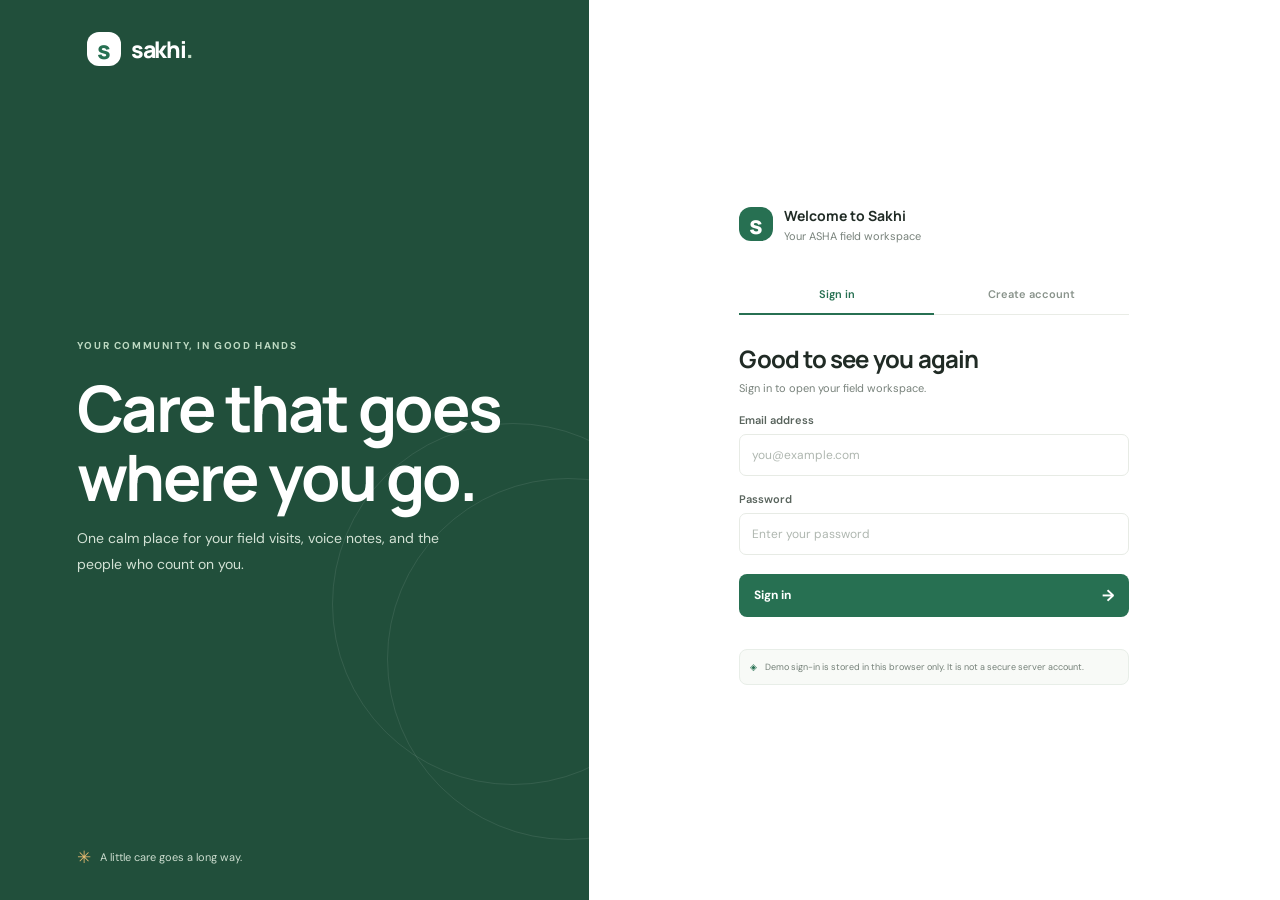
==== frontend/index.html @ 530608ed "add frontend folder" ====
<!doctype html>
<html lang="en">
  <head>
    <meta charset="utf-8">
    <meta name="viewport" content="width=device-width, initial-scale=1">
    <meta name="theme-color" content="#f6f7f2">
    <meta name="description" content="A voice-assisted visit and emergency record dashboard for ASHA workers.">
    <title>Sakhi — ASHA field notes</title>
    <link rel="preconnect" href="https://fonts.googleapis.com">
    <link rel="preconnect" href="https://fonts.gstatic.com" crossorigin>
    <link href="https://fonts.googleapis.com/css2?family=DM+Sans:wght@400;500;600;700&family=Manrope:wght@400;500;600;700;800&display=swap" rel="stylesheet">
    <link rel="stylesheet" href="styles.css">
    <script src="app.js" defer></script>
  </head>
  <body>
    <main id="auth-screen" class="auth-screen">
      <section class="auth-story">
        <a class="brand auth-brand" href="#" aria-label="Sakhi home">
          <span class="brand-mark" aria-hidden="true">s</span>
          <span class="brand-name">sakhi<span>.</span></span>
        </a>
        <div class="auth-story-copy">
          <span class="auth-kicker">YOUR COMMUNITY, IN GOOD HANDS</span>
          <h1>Care that goes<br>where you go.</h1>
          <p>One calm place for your field visits, voice notes, and the people who count on you.</p>
        </div>
        <div class="auth-story-foot"><span class="auth-story-flower" aria-hidden="true">✳</span> A little care goes a long way.</div>
      </section>
      <section class="auth-side">
        <div class="auth-card">
          <div class="auth-card-brand">
            <span class="brand-mark" aria-hidden="true">s</span>
            <span><strong>Welcome to Sakhi</strong><small>Your ASHA field workspace</small></span>
          </div>
          <div class="auth-tabs" role="tablist" aria-label="Account options">
            <button type="button" class="auth-tab active" id="login-tab" role="tab" aria-selected="true" aria-controls="login-panel">Sign in</button>
            <button type="button" class="auth-tab" id="signup-tab" role="tab" aria-selected="false" aria-controls="signup-panel">Create account</button>
          </div>
          <form id="login-form" class="auth-form" role="tabpanel" aria-labelledby="login-tab">
            <h1>Good to see you again</h1>
            <p class="auth-description">Sign in to open your field workspace.</p>
            <label class="field" for="login-email"><span>Email address</span><input id="login-email" type="email" autocomplete="username" placeholder="you@example.com" required></label>
            <label class="field" for="login-password"><span>Password</span><input id="login-password" type="password" autocomplete="current-password" placeholder="Enter your password" required></label>
            <button class="button button-primary auth-submit" type="submit">Sign in <span aria-hidden="true">→</span></button>
          </form>
          <form id="signup-form" class="auth-form" role="tabpanel" aria-labelledby="signup-tab" hidden>
            <h1>Create your account</h1>
            <p class="auth-description">Set up your personal Sakhi workspace.</p>
            <label class="field" for="signup-name"><span>Your name</span><input id="signup-name" autocomplete="name" placeholder="Enter your name" required></label>
            <label class="field" for="signup-email"><span>Email address</span><input id="signup-email" type="email" autocomplete="email" placeholder="you@example.com" required></label>
            <label class="field" for="signup-password"><span>Create password <span class="optional">(at least 8 characters)</span></span><input id="signup-password" type="password" autocomplete="new-password" minlength="8" placeholder="Choose a password" required></label>
            <button class="button button-primary auth-submit" type="submit">Create account <span aria-hidden="true">→</span></button>
          </form>
          <p class="auth-message" id="auth-message" role="status" aria-live="polite"></p>
          <p class="auth-notice"><span aria-hidden="true">◈</span> Demo sign-in is stored in this browser only. It is not a secure server account.</p>
        </div>
      </section>
    </main>

    <div id="app-shell" class="app-shell" hidden>
      <aside class="sidebar" aria-label="Main navigation">
        <a class="brand" href="#" aria-label="Sakhi dashboard">
          <span class="brand-mark" aria-hidden="true">s</span>
          <span class="brand-name">sakhi<span>.</span></span>
        </a>
        <div class="sidebar-label">WORKSPACE</div>
        <nav class="nav-links" aria-label="Workspace pages">
          <button class="nav-link active" type="button" data-page="dashboard"><span class="nav-icon" aria-hidden="true">⌂</span>Dashboard</button>
          <button class="nav-link" type="button" data-page="new-visit"><span class="nav-icon" aria-hidden="true">＋</span>New visit</button>
          <button class="nav-link" type="button" data-page="voice-notes"><span class="nav-icon" aria-hidden="true">♫</span>Voice notes</button>
          <button class="nav-link" type="button" data-page="visit-records"><span class="nav-icon" aria-hidden="true">▤</span>Visit records</button>
          <button class="nav-link" type="button" data-page="emergency-records"><span class="nav-icon" aria-hidden="true">⚑</span>Emergency flags<span id="sidebar-alert-count" class="nav-count">0</span></button>
        </nav>
        <div class="sidebar-bottom">
          <div class="privacy-card">
            <span class="privacy-icon" aria-hidden="true">◈</span>
            <strong>Your records stay on this device</strong>
            <span>Notes and recordings are saved in this browser.</span>
          </div>
          <div class="worker-chip">
            <span class="avatar" id="worker-avatar">A</span>
            <span><strong id="worker-name">ASHA Worker</strong><small>Field workspace</small></span>
            <button id="signout-button" class="signout-button" type="button">Sign out</button>
          </div>
        </div>
      </aside>

      <main class="main-content">
        <header class="topbar">
          <div class="breadcrumb">Workspace <span>/</span> <strong id="page-title">Dashboard</strong></div>
          <div class="topbar-right">
            <span class="today-label" id="today-label"></span>
            <span class="top-avatar" id="top-avatar" aria-label="Signed-in user">A</span>
          </div>
        </header>

        <form id="visit-form">
          <div class="page-content">
            <section class="page-view" id="page-dashboard" data-page-view="dashboard">
              <div class="welcome-row">
                <div>
                  <p class="eyebrow">YOUR COMMUNITY, IN GOOD HANDS</p>
                  <h1>Namaste, <span id="welcome-name">ASHA worker</span> <span class="wave">✳</span></h1>
                  <p class="welcome-subtitle">A little care goes a long way. Choose what you need to do today.</p>
                </div>
                <button class="button button-primary welcome-action" type="button" data-go="new-visit"><span aria-hidden="true">＋</span> Start a new visit</button>
              </div>
              <section class="stats-grid" aria-label="Visit summary">
                <article class="stat-card">
                  <div class="stat-top"><span class="stat-label">Total visits saved</span><span class="stat-icon mint" aria-hidden="true">▤</span></div>
                  <div class="stat-value" id="total-visits">0</div><div class="stat-caption">Your records on this device</div>
                </article>
                <article class="stat-card">
                  <div class="stat-top"><span class="stat-label">This month</span><span class="stat-icon lavender" aria-hidden="true">◷</span></div>
                  <div class="stat-value" id="month-visits">0</div><div class="stat-caption">Visits recorded this month</div>
                </article>
                <article class="stat-card">
                  <div class="stat-top"><span class="stat-label">Needs attention</span><span class="stat-icon coral" aria-hidden="true">⚑</span></div>
                  <div class="stat-value" id="emergency-visits">0</div><div class="stat-caption">Flagged emergency records</div>
                </article>
              </section>
              <section class="dashboard-section">
                <div class="section-heading"><div><p class="eyebrow">QUICK ACCESS</p><h2>What would you like to do?</h2></div></div>
                <div class="shortcut-grid">
                  <button class="shortcut-card" type="button" data-go="new-visit"><span class="shortcut-icon mint" aria-hidden="true">＋</span><strong>Start a new visit</strong><span>Enter household and person details</span><span class="shortcut-arrow" aria-hidden="true">→</span></button>
                  <button class="shortcut-card" type="button" data-go="voice-notes"><span class="shortcut-icon lavender" aria-hidden="true">♫</span><strong>Record a voice note</strong><span>Speak, transcribe, and review your note</span><span class="shortcut-arrow" aria-hidden="true">→</span></button>
                  <button class="shortcut-card" type="button" data-go="visit-records"><span class="shortcut-icon mint" aria-hidden="true">▤</span><strong>Browse visit records</strong><span>Find or replay a saved visit</span><span class="shortcut-arrow" aria-hidden="true">→</span></button>
                  <button class="shortcut-card" type="button" data-go="emergency-records"><span class="shortcut-icon coral" aria-hidden="true">⚑</span><strong>Check emergency flags</strong><span>Review records needing attention</span><span class="shortcut-arrow" aria-hidden="true">→</span></button>
                </div>
              </section>
              <section class="panel dashboard-recent">
                <div class="records-heading"><div><p class="eyebrow">LATEST ACTIVITY</p><h2>Recent visits</h2></div><button class="text-link" type="button" data-go="visit-records">View all visits →</button></div>
                <div id="dashboard-recent-list" class="records-list" aria-live="polite"></div>
              </section>
            </section>

            <section class="page-view" id="page-new-visit" data-page-view="new-visit" hidden>
              <div class="page-intro"><p class="eyebrow">FIELD NOTE · 01</p><h1>New visit</h1><p class="welcome-subtitle">Enter person and household details, capture a location, then save the completed note.</p></div>
              <section class="panel visit-panel">
                <div class="panel-heading"><div><p class="eyebrow">PERSON &amp; HOUSEHOLD</p><h2>Who did you visit?</h2></div><span class="step-badge">NEW ENTRY</span></div>
                <fieldset class="patient-section">
                  <legend><span class="section-number">01</span> Person &amp; household</legend>
                  <div class="form-grid">
                    <label class="field" for="person-name"><span>Person's name <span class="required">*</span></span><input id="person-name" name="personName" autocomplete="name" placeholder="Enter full name" required></label>
                    <label class="field" for="household-id"><span>Household / ID <span class="required">*</span></span><input id="household-id" name="householdId" placeholder="e.g. HH-0142" required></label>
                    <label class="field" for="village"><span>Village / area</span><input id="village" name="village" placeholder="Enter village or area"></label>
                    <label class="field" for="phone"><span>Phone number <span class="optional">(optional)</span></span><input id="phone" name="phone" type="tel" autocomplete="tel" inputmode="tel" placeholder="Enter phone number"></label>
                  </div>
                </fieldset>
                <fieldset class="location-section">
                  <legend><span class="section-number">02</span> Location &amp; urgency</legend>
                  <div class="location-row">
                    <div class="location-info"><span class="location-pin" aria-hidden="true">⌖</span><span><strong id="location-label">Location not captured</strong><small id="location-detail">Add your current location to this visit</small></span></div>
                    <button class="button button-outline button-small" id="location-button" type="button">Capture location</button>
                  </div>
                  <label class="emergency-toggle" for="emergency-checkbox">
                    <input id="emergency-checkbox" type="checkbox"><span class="checkbox-custom" aria-hidden="true"></span>
                    <span class="emergency-copy"><strong>Flag this as an emergency</strong><small>Plays an alert and marks this record for attention.</small></span><span class="emergency-symbol" aria-hidden="true">⚑</span>
                  </label>
                  <p class="emergency-disclaimer">Possible emergency phrases in the voice note are also flagged automatically. This tool does not contact emergency services.</p>
                </fieldset>
                <div class="form-actions"><button class="button button-text" id="clear-button" type="button">Clear visit</button><button class="button button-primary" id="save-button" type="submit"><span aria-hidden="true">▣</span> Save visit note</button></div>
                <p class="workflow-hint">Your voice note and transcript are in <button class="inline-link" type="button" data-go="voice-notes">Voice notes →</button></p>
              </section>
            </section>

            <section class="page-view" id="page-voice-notes" data-page-view="voice-notes" hidden>
              <div class="page-intro"><p class="eyebrow">FIELD NOTE · 02</p><h1>Voice notes</h1><p class="welcome-subtitle">Record a visit, choose a speech language, and review or correct the transcript before saving.</p></div>
              <section class="panel visit-panel voice-panel">
                <div class="panel-heading"><div><p class="eyebrow">RECORD &amp; TRANSCRIBE</p><h2>Speak naturally. We'll take notes.</h2></div><span class="step-badge">VOICE ASSISTANT</span></div>
                <div class="recording-card">
                  <div class="recording-intro"><span class="mic-illustration" aria-hidden="true">♫</span><div><strong>Your voice recording</strong><p>Microphone access is needed to record. Stop when you are ready to review.</p></div></div>
                  <div class="recording-controls">
                    <button class="button button-record" id="record-button" type="button"><span class="record-dot" aria-hidden="true"></span><span id="record-button-label">Start recording</span></button>
                    <span class="recording-status" id="recording-status" role="status">Ready to record</span>
                    <span class="recording-timer" id="recording-timer" aria-label="Recording duration">00:00</span>
                  </div>
                  <div class="audio-playback" id="audio-playback" hidden><span class="playback-label"><span aria-hidden="true">♫</span> Voice recording · listen before saving</span><audio id="audio-player" controls></audio></div>
                  <p class="recording-hint" id="recording-hint">Speech recognition may be processed by your browser provider; check its privacy settings before recording sensitive details.</p>
                </div>
                <label class="field transcript-field" for="transcript"><span>Transcript <span class="optional">— review and correct before saving</span></span><textarea id="transcript" name="transcript" rows="9" placeholder="Your spoken words will appear here. You can also type or edit the note..."></textarea></label>
                <div class="transcript-footer"><span id="transcript-count">0 characters</span><label class="language-note" for="language-select">Voice input
                  <select id="language-select" aria-label="Voice input language">
                    <option value="en-IN">English (India)</option><option value="hi-IN">Hindi</option><option value="bn-IN">Bengali</option><option value="mr-IN">Marathi</option><option value="te-IN">Telugu</option><option value="ta-IN">Tamil</option><option value="gu-IN">Gujarati</option><option value="kn-IN">Kannada</option><option value="ml-IN">Malayalam</option>
                  </select>
                </label></div>
                <div class="voice-footer"><span class="workflow-hint">Visit identity, location, and save controls are in <button class="inline-link" type="button" data-go="new-visit">New visit →</button></span><button class="button button-primary" type="button" data-go="new-visit">Continue to visit details <span aria-hidden="true">→</span></button></div>
              </section>
            </section>

            <section class="page-view" id="page-visit-records" data-page-view="visit-records" hidden>
              <div class="page-intro"><p class="eyebrow">YOUR NOTES</p><h1>Visit records</h1><p class="welcome-subtitle">Search your saved visits, review details, and play back recordings.</p></div>
              <section class="panel records-page">
                <div class="records-heading"><div><p class="eyebrow">SAVED ON THIS DEVICE</p><h2>All visits</h2></div><span id="record-count-label" class="record-count">0 records</span></div>
                <label class="search-box"><span aria-hidden="true">⌕</span><input id="search-records" type="search" placeholder="Search name or household ID" aria-label="Search visit records"></label>
                <div class="filter-row"><button type="button" class="filter-chip selected" data-filter="all">All visits</button><button type="button" class="filter-chip" data-filter="emergency">⚑ Emergencies</button></div>
                <div id="records-list" class="records-list" aria-live="polite"></div>
              </section>
            </section>

            <section class="page-view" id="page-emergency-records" data-page-view="emergency-records" hidden>
              <div class="page-intro"><p class="eyebrow">PRIORITY FOLLOW-UP</p><h1>Emergency flags</h1><p class="welcome-subtitle">Flagged visits are gathered here so you can quickly review them and follow up.</p></div>
              <section class="emergency-banner emergency-page">
                <div class="emergency-banner-top"><span class="emergency-banner-icon" aria-hidden="true">!</span><span class="live-badge"><span></span> ATTENTION</span></div>
                <h2>Records needing attention</h2><p>Emergency flags are based on a manual selection or basic phrase matching in your transcript.</p>
                <div class="emergency-total"><strong id="banner-emergency-count">0</strong><span>records flagged</span></div>
                <div id="emergency-list" class="emergency-list"></div>
                <p class="emergency-disclaimer">This tool does not contact emergency services and cannot assess medical emergencies. Follow your local emergency procedures.</p>
              </section>
            </section>
            <footer class="page-footer"><span>Made with care for community health workers</span><span>Private to this browser <span aria-hidden="true">·</span> Sakhi field notes</span></footer>
          </div>
        </form>
      </main>
    </div>

    <div class="toast-region" id="toast-region" aria-live="polite" aria-atomic="true"></div>
    <dialog class="record-dialog" id="record-dialog" aria-labelledby="dialog-title">
      <div class="dialog-heading"><div><p class="eyebrow">SAVED VISIT</p><h2 id="dialog-title">Visit details</h2></div><button class="icon-button" id="close-dialog" type="button" aria-label="Close visit details">×</button></div>
      <div id="dialog-content" class="dialog-content"></div>
    </dialog>
  </body>
</html>
---- frontend/styles.css ----
:root {
  color-scheme: light;
  --ink: #202b25;
  --muted: #78827b;
  --line: #e9ece6;
  --paper: #fff;
  --canvas: #f6f7f2;
  --green: #277052;
  --green-dark: #1e5b42;
  --green-soft: #eaf3ed;
  --red: #c3483d;
  --red-soft: #fff0ed;
  --shadow: 0 8px 26px rgb(34 53 41 / 5%);
}

* { box-sizing: border-box; }
html { scroll-behavior: smooth; }
body { margin: 0; background: var(--canvas); color: var(--ink); font-family: "DM Sans", sans-serif; font-size: 14px; -webkit-font-smoothing: antialiased; }
button, input, textarea { font: inherit; }
button, a { -webkit-tap-highlight-color: transparent; }
button:focus-visible, a:focus-visible, input:focus-visible, textarea:focus-visible { outline: 3px solid #7db99b; outline-offset: 2px; }
.app-shell { min-height: 100vh; }

.sidebar { position: fixed; inset: 0 auto 0 0; z-index: 4; display: flex; width: 238px; flex-direction: column; border-right: 1px solid #ebeee8; background: #fff; padding: 27px 17px 18px; }
.brand { display: flex; align-items: center; gap: 10px; padding: 0 10px; color: var(--ink); text-decoration: none; }
.brand-mark { display: grid; width: 34px; height: 34px; place-items: center; border-radius: 12px; background: var(--green); color: #fff; font-family: "Manrope", sans-serif; font-size: 25px; font-weight: 800; line-height: 1; }
.brand-name { font-family: "Manrope", sans-serif; font-size: 23px; font-weight: 800; letter-spacing: -1.2px; }
.brand-name span { color: #82a886; }
.sidebar-label { margin: 45px 10px 12px; color: #9aa39c; font-size: 10px; font-weight: 700; letter-spacing: 1.25px; }
.nav-links { display: grid; gap: 5px; }
.nav-link { display: flex; min-height: 43px; align-items: center; gap: 12px; border-radius: 9px; padding: 0 10px; color: #66716a; font-size: 13px; font-weight: 500; text-decoration: none; transition: background .15s, color .15s; }
.nav-link:hover { background: #f7f8f5; color: var(--green); }
.nav-link.active { background: #edf5ef; color: var(--green-dark); font-weight: 700; }
.nav-icon { display: inline-grid; width: 19px; place-items: center; font-size: 17px; }
.nav-count { margin-left: auto; min-width: 22px; border-radius: 20px; background: var(--red-soft); padding: 3px 6px; color: var(--red); text-align: center; font-size: 10px; font-weight: 700; }
.sidebar-bottom { margin-top: auto; }
.privacy-card { display: grid; gap: 6px; border: 1px solid #e8eee8; border-radius: 11px; background: #f8faf7; padding: 12px; }
.privacy-icon { color: var(--green); font-size: 17px; }
.privacy-card strong { font-size: 11px; }
.privacy-card > span:last-child { color: var(--muted); font-size: 10px; line-height: 1.5; }
.worker-chip { display: flex; align-items: center; gap: 10px; margin-top: 17px; border-top: 1px solid var(--line); padding: 16px 3px 0; }
.avatar, .top-avatar { display: grid; flex: 0 0 auto; width: 34px; height: 34px; place-items: center; border-radius: 50%; background: #f3e7d8; color: #775a3e; font-weight: 700; }
.worker-chip > span:nth-child(2) { display: grid; gap: 3px; }
.worker-chip strong { font-size: 11px; }
.worker-chip small { color: var(--muted); font-size: 10px; }
.online-dot { width: 7px; height: 7px; margin-left: auto; border-radius: 50%; background: #5da77c; }

.main-content { min-height: 100vh; margin-left: 238px; }
.topbar { display: flex; height: 64px; align-items: center; justify-content: space-between; border-bottom: 1px solid #e9ece6; background: rgb(255 255 255 / 78%); padding: 0 4.1%; }
.breadcrumb { color: #8b948e; font-size: 12px; }
.breadcrumb span { padding: 0 8px; color: #c2c9c2; }
.breadcrumb strong { color: #455149; font-weight: 600; }
.topbar-right { display: flex; align-items: center; gap: 17px; }
.today-label { color: #727d75; font-size: 11px; }
.top-avatar { width: 31px; height: 31px; background: var(--green-soft); color: var(--green); font-size: 12px; }
.page-content { width: min(1190px, 100%); margin: 0 auto; padding: 34px 4.1% 20px; }
.welcome-row { display: flex; align-items: center; justify-content: space-between; gap: 18px; margin-bottom: 23px; }
.eyebrow { margin: 0 0 7px; color: #849287; font-size: 9px; font-weight: 700; letter-spacing: 1.3px; }
h1, h2, p { margin-top: 0; }
h1, h2 { font-family: "Manrope", "DM Sans", sans-serif; }
h1 { margin-bottom: 7px; font-size: clamp(24px, 2.4vw, 30px); font-weight: 700; letter-spacing: -1px; }
.wave { color: #e3aa52; font-size: 20px; vertical-align: 3px; }
.welcome-subtitle { margin-bottom: 0; color: var(--muted); font-size: 12px; }
.button { display: inline-flex; min-height: 39px; align-items: center; justify-content: center; gap: 8px; border: 1px solid transparent; border-radius: 8px; padding: 0 14px; cursor: pointer; font-size: 11px; font-weight: 700; text-decoration: none; transition: background .15s, border-color .15s, transform .15s; }
.button:active { transform: translateY(1px); }
.button-primary { background: var(--green); color: #fff; }
.button-primary:hover { background: var(--green-dark); }
.welcome-action { min-height: 40px; white-space: nowrap; }
.welcome-action > span { font-size: 17px; font-weight: 400; }
.stats-grid { display: grid; grid-template-columns: repeat(3, minmax(0, 1fr)); gap: 14px; margin-bottom: 20px; }
.stat-card { min-height: 112px; border: 1px solid #eaede8; border-radius: 12px; background: var(--paper); padding: 15px 16px 13px; box-shadow: var(--shadow); }
.stat-top { display: flex; align-items: center; justify-content: space-between; }
.stat-label { color: #69756d; font-size: 11px; font-weight: 500; }
.stat-icon { display: grid; width: 27px; height: 27px; place-items: center; border-radius: 8px; font-size: 13px; }
.stat-icon.mint { background: #eaf4ed; color: #4a9168; }
.stat-icon.lavender { background: #f0eef9; color: #7d72ad; }
.stat-icon.coral { background: #fff0ed; color: #cd675a; }
.stat-value { margin-top: 5px; font-family: "Manrope", sans-serif; font-size: 24px; font-weight: 700; letter-spacing: -.7px; line-height: 1.2; }
.stat-caption { margin-top: 3px; color: #98a19b; font-size: 10px; }

.content-grid { display: grid; grid-template-columns: minmax(0, 1.55fr) minmax(265px, .92fr); align-items: start; gap: 17px; }
.panel { border: 1px solid #eaede8; border-radius: 12px; background: var(--paper); box-shadow: var(--shadow); }
.visit-panel { padding: 19px 19px 15px; }
.panel-heading, .records-heading { display: flex; align-items: center; justify-content: space-between; gap: 10px; }
.panel-heading { margin-bottom: 18px; }
.panel-heading h2, .records-heading h2 { margin: 0; font-size: 17px; font-weight: 700; letter-spacing: -.4px; }
.step-badge { border: 1px solid #e4eee6; border-radius: 20px; background: #f5faf6; padding: 5px 8px; color: #5d8a6c; font-size: 8px; font-weight: 700; letter-spacing: .8px; }
fieldset { min-width: 0; border: 0; border-top: 1px solid #eef0ec; margin: 0; padding: 13px 0 15px; }
legend { padding: 0 8px 0 0; color: #3c4940; font-size: 11px; font-weight: 700; }
.section-number { margin-right: 7px; color: #81a18a; font-size: 9px; letter-spacing: .4px; }
.form-grid { display: grid; grid-template-columns: 1fr 1fr; gap: 12px 11px; padding-top: 7px; }
.field { display: grid; min-width: 0; gap: 6px; color: #59645d; font-size: 10px; font-weight: 600; }
.field input, .field textarea, .search-box input { width: 100%; border: 1px solid #e7ebe5; border-radius: 7px; background: #fff; color: var(--ink); font-size: 11px; font-weight: 400; transition: border-color .15s, box-shadow .15s; }
.field input { height: 35px; padding: 0 10px; }
.field input::placeholder, .field textarea::placeholder, .search-box input::placeholder { color: #afb7b0; }
.field input:focus, .field textarea:focus, .search-box input:focus { border-color: #9fc2aa; box-shadow: 0 0 0 3px rgb(68 135 91 / 8%); outline: none; }
.required { color: var(--red); }
.optional { color: #9da69f; font-size: 9px; font-weight: 400; }
.recording-card { border: 1px solid #e5eee7; border-radius: 9px; background: #f8fbf8; padding: 12px; }
.recording-intro { display: flex; align-items: center; gap: 10px; }
.mic-illustration { display: grid; width: 33px; height: 33px; flex: 0 0 auto; place-items: center; border-radius: 9px; background: #e6f1e9; color: var(--green); font-size: 17px; }
.recording-intro strong { font-size: 10px; }
.recording-intro p { margin: 3px 0 0; color: #89938b; font-size: 9px; }
.recording-controls { display: flex; align-items: center; gap: 10px; margin-top: 12px; }
.button-record { min-height: 33px; border-color: #dce8df; background: white; color: var(--green-dark); padding: 0 11px; font-size: 10px; }
.button-record:hover { border-color: #9dbba5; background: #f7fbf7; }
.button-record.is-recording { border-color: #f0c4bd; background: #fff8f6; color: #b54137; }
.record-dot { width: 8px; height: 8px; border-radius: 50%; background: #d25b50; }
.is-recording .record-dot { animation: pulse 1.2s ease-in-out infinite; }
@keyframes pulse { 50% { box-shadow: 0 0 0 5px rgb(210 91 80 / 15%); opacity: .7; } }
.recording-status { color: #849087; font-size: 9px; }
.recording-timer { margin-left: auto; color: #637269; font-family: "Manrope", sans-serif; font-size: 11px; font-variant-numeric: tabular-nums; }
.recording-hint { margin: 8px 0 0; color: #a0a9a2; font-size: 9px; line-height: 1.5; }
.audio-playback { display: grid; gap: 6px; margin-top: 10px; border-top: 1px solid #e6ede7; padding-top: 10px; }
.playback-label { color: #65756a; font-size: 9px; font-weight: 600; }
.audio-playback audio { width: 100%; height: 33px; }
.transcript-field { margin-top: 12px; }
.field textarea { min-height: 90px; resize: vertical; padding: 9px 10px; line-height: 1.5; }
.transcript-footer { display: flex; justify-content: space-between; gap: 8px; margin-top: 5px; color: #a0a9a2; font-size: 9px; }
.language-note { display: flex; align-items: center; gap: 5px; }
.language-note select { max-width: 130px; border: 0; background: transparent; color: #748277; cursor: pointer; font-size: 9px; }
.location-row { display: flex; align-items: center; justify-content: space-between; gap: 9px; border: 1px solid #e9ede8; border-radius: 8px; padding: 9px; }
.location-info { display: flex; min-width: 0; align-items: center; gap: 9px; }
.location-pin { display: grid; width: 29px; height: 29px; flex: 0 0 auto; place-items: center; border-radius: 8px; background: #eff3fa; color: #687fac; font-size: 17px; }
.location-info > span:last-child { display: grid; min-width: 0; gap: 3px; }
.location-info strong { overflow: hidden; color: #536057; font-size: 10px; font-weight: 600; text-overflow: ellipsis; white-space: nowrap; }
.location-info small { color: #9aa39c; font-size: 9px; }
.button-outline { border-color: #dfe8e0; background: #fff; color: var(--green); }
.button-outline:hover { background: #f5faf5; }
.button-small { min-height: 30px; flex: 0 0 auto; padding: 0 9px; font-size: 9px; }
.emergency-toggle { display: flex; align-items: center; gap: 9px; margin-top: 10px; border: 1px solid #f1e5e2; border-radius: 8px; background: #fffafa; padding: 9px; cursor: pointer; }
.emergency-toggle input { position: absolute; width: 1px; height: 1px; opacity: 0; }
.checkbox-custom { display: grid; width: 16px; height: 16px; flex: 0 0 auto; place-items: center; border: 1px solid #d5dad5; border-radius: 4px; background: #fff; }
.emergency-toggle input:checked + .checkbox-custom { border-color: var(--red); background: var(--red); }
.emergency-toggle input:checked + .checkbox-custom::after { content: "✓"; color: #fff; font-size: 11px; line-height: 1; }
.emergency-toggle input:focus-visible + .checkbox-custom { outline: 3px solid #7db99b; outline-offset: 2px; }
.emergency-copy { display: grid; gap: 3px; }
.emergency-copy strong { color: #89504a; font-size: 10px; }
.emergency-copy small { color: #ad8883; font-size: 9px; }
.emergency-symbol { margin-left: auto; color: #d17a70; font-size: 15px; }
.emergency-disclaimer { margin: 7px 1px 0; color: #9d918f; font-size: 9px; line-height: 1.5; }
.form-actions { display: flex; justify-content: space-between; gap: 8px; border-top: 1px solid #eef0ec; padding-top: 13px; }
.button-text { background: transparent; color: #7c867f; font-size: 10px; }
.button-text:hover { background: #f5f6f3; }
.form-actions .button-primary { min-height: 36px; font-size: 10px; }
.form-actions .button-primary:disabled { cursor: wait; opacity: .65; }

.side-column { display: grid; gap: 14px; }
.emergency-banner { overflow: hidden; border: 1px solid #f0d7d2; border-radius: 12px; background: linear-gradient(145deg, #fff8f6 0%, #fff 85%); padding: 15px; box-shadow: var(--shadow); }
.emergency-banner-top { display: flex; align-items: center; justify-content: space-between; }
.emergency-banner-icon { display: grid; width: 28px; height: 28px; place-items: center; border-radius: 9px; background: #fde7e2; color: #bd4b40; font-family: "Manrope", sans-serif; font-size: 15px; font-weight: 800; }
.live-badge { display: flex; align-items: center; gap: 5px; border: 1px solid #f2d8d3; border-radius: 20px; background: #fff; padding: 4px 7px; color: #b95b50; font-size: 8px; font-weight: 700; letter-spacing: .7px; }
.live-badge span { width: 5px; height: 5px; border-radius: 50%; background: #d8685c; }
.emergency-banner h2 { margin: 11px 0 4px; font-size: 15px; letter-spacing: -.3px; }
.emergency-banner > p { margin: 0; color: #8e827e; font-size: 10px; line-height: 1.5; }
.emergency-total { display: flex; align-items: baseline; gap: 7px; margin: 12px 0 10px; }
.emergency-total strong { color: #b84d42; font-family: "Manrope", sans-serif; font-size: 23px; }
.emergency-total span { color: #96847f; font-size: 9px; }
.emergency-list { display: grid; gap: 7px; }
.emergency-empty { border-top: 1px solid #f2e7e4; padding-top: 9px; color: #a4938f; font-size: 9px; line-height: 1.5; }
.emergency-item { display: flex; align-items: center; justify-content: space-between; gap: 7px; border-top: 1px solid #f2e7e4; padding-top: 8px; cursor: pointer; }
.emergency-item:hover .emergency-item-name { color: #a63c34; }
.emergency-item > span:first-child { display: grid; min-width: 0; gap: 3px; }
.emergency-item-name { overflow: hidden; color: #744f49; font-size: 10px; font-weight: 700; text-overflow: ellipsis; white-space: nowrap; }
.emergency-item-meta { color: #a58d88; font-size: 8px; }
.emergency-item-badge { flex: 0 0 auto; border-radius: 10px; background: #fbe9e6; padding: 3px 6px; color: #b54d43; font-size: 8px; font-weight: 700; }
.records-panel { padding: 15px 14px 12px; }
.records-heading { align-items: end; margin-bottom: 12px; }
.records-heading h2 { font-size: 15px; }
.records-heading .eyebrow { margin-bottom: 5px; }
.record-count { color: #98a19b; font-size: 9px; white-space: nowrap; }
.search-box { display: flex; height: 33px; align-items: center; gap: 7px; border: 1px solid #e8ece6; border-radius: 7px; padding: 0 8px; color: #98a39a; }
.search-box > span { font-size: 17px; }
.search-box input { height: 100%; border: 0; padding: 0; font-size: 9px; outline: 0; }
.search-box input:focus { box-shadow: none; }
.filter-row { display: flex; gap: 6px; margin: 10px 0 7px; }
.filter-chip { min-height: 25px; border: 1px solid #e9ece7; border-radius: 15px; background: #fff; padding: 0 9px; color: #859087; cursor: pointer; font-size: 9px; }
.filter-chip.selected { border-color: #dceade; background: #eff6f0; color: var(--green); font-weight: 700; }
.records-list { display: grid; }
.record-item { display: flex; align-items: center; gap: 9px; border-top: 1px solid #eff1ed; padding: 10px 1px; cursor: pointer; }
.record-item:hover .record-name { color: var(--green); }
.record-avatar { display: grid; width: 30px; height: 30px; flex: 0 0 auto; place-items: center; border-radius: 9px; background: #eff4ed; color: #578160; font-size: 11px; font-weight: 700; }
.record-item.emergency .record-avatar { background: #fff0ed; color: #bf5449; }
.record-main { display: grid; min-width: 0; flex: 1; gap: 4px; }
.record-name { overflow: hidden; color: #3d4a41; font-size: 10px; font-weight: 700; text-overflow: ellipsis; white-space: nowrap; }
.record-meta { overflow: hidden; color: #9ba49d; font-size: 8px; text-overflow: ellipsis; white-space: nowrap; }
.record-flag { border-radius: 12px; background: #fff0ed; padding: 4px 6px; color: #bd5045; font-size: 8px; font-weight: 700; }
.records-empty { padding: 18px 5px; color: #99a39b; text-align: center; font-size: 10px; line-height: 1.6; }
.page-footer { display: flex; justify-content: space-between; gap: 12px; padding: 22px 2px 6px; color: #a0a9a2; font-size: 9px; }

.toast-region { position: fixed; z-index: 8; right: 20px; bottom: 20px; display: grid; gap: 8px; }
.toast { max-width: min(360px, calc(100vw - 32px)); border: 1px solid #dce9df; border-radius: 9px; background: #fff; padding: 12px 15px; color: #415448; box-shadow: 0 10px 30px rgb(25 42 31 / 14%); font-size: 11px; line-height: 1.5; animation: toast-in .2s ease-out; }
.toast.error { border-color: #f1d7d1; color: #934a42; }
@keyframes toast-in { from { opacity: 0; transform: translateY(6px); } to { opacity: 1; transform: translateY(0); } }
.record-dialog { width: min(520px, calc(100vw - 30px)); max-height: min(80vh, 700px); overflow: auto; border: 1px solid #e8ece6; border-radius: 13px; padding: 20px; color: var(--ink); box-shadow: 0 24px 70px rgb(22 36 27 / 22%); }
.record-dialog::backdrop { background: rgb(25 36 29 / 38%); backdrop-filter: blur(2px); }
.dialog-heading { display: flex; justify-content: space-between; gap: 10px; border-bottom: 1px solid var(--line); padding-bottom: 14px; }
.dialog-heading h2 { margin: 0; font-size: 18px; }
.icon-button { width: 30px; height: 30px; border: 1px solid var(--line); border-radius: 8px; background: #fff; color: #758078; cursor: pointer; font-size: 20px; }
.dialog-content { display: grid; gap: 12px; padding-top: 14px; }
.dialog-fields { display: grid; grid-template-columns: 1fr 1fr; gap: 12px; }
.dialog-field { display: grid; gap: 4px; overflow-wrap: anywhere; }
.dialog-field span { color: #8a958d; font-size: 9px; }
.dialog-field strong { color: #455249; font-size: 11px; font-weight: 600; }
.dialog-note { border: 1px solid var(--line); border-radius: 8px; background: #fafbf9; padding: 12px; color: #59645d; font-size: 11px; line-height: 1.6; white-space: pre-wrap; }
.dialog-emergency { border: 1px solid #f0d7d2; border-radius: 7px; background: #fff7f5; padding: 9px; color: #a54b42; font-size: 10px; font-weight: 600; }
.dialog-actions { display: flex; justify-content: space-between; gap: 8px; }
.delete-button { border: 1px solid #efd9d5; background: #fff; color: #aa5148; }
.delete-button:hover { background: #fff5f3; }
.dialog-audio { width: 100%; }
[hidden] { display: none !important; }

@media (min-width: 1500px) {
  .page-content { padding-top: 42px; }
  .stats-grid { gap: 18px; }
  .content-grid { gap: 20px; }
}
@media (max-width: 1050px) {
  .sidebar { width: 205px; }
  .main-content { margin-left: 205px; }
  .content-grid { grid-template-columns: minmax(0, 1.35fr) minmax(240px, .9fr); gap: 12px; }
  .visit-panel { padding-right: 14px; padding-left: 14px; }
  .stats-grid { gap: 9px; }
  .stat-card { padding-right: 12px; padding-left: 12px; }
}
@media (max-width: 800px) {
  .sidebar { position: sticky; inset: 0 0 auto; width: 100%; height: auto; flex-direction: row; align-items: center; justify-content: space-between; border-right: 0; border-bottom: 1px solid #ebeee8; padding: 10px 16px; }
  .brand { padding: 0; }
  .brand-mark { width: 31px; height: 31px; }
  .brand-name { font-size: 21px; }
  .sidebar-label, .sidebar-bottom { display: none; }
  .nav-links { display: flex; align-items: center; gap: 4px; }
  .nav-link { min-height: 34px; gap: 5px; padding: 0 8px; font-size: 10px; }
  .nav-icon { width: 15px; font-size: 14px; }
  .nav-count { min-width: 17px; padding: 2px 4px; font-size: 8px; }
  .main-content { margin-left: 0; }
  .topbar { height: 49px; padding: 0 20px; }
  .page-content { padding: 27px 20px 17px; }
  .content-grid { grid-template-columns: minmax(0, 1.3fr) minmax(220px, .9fr); }
}
@media (max-width: 620px) {
  .nav-link { width: 33px; justify-content: center; overflow: hidden; gap: 0; padding: 0; font-size: 0; }
  .nav-icon { width: auto; font-size: 17px; }
  .nav-count { position: absolute; transform: translate(10px, -10px); }
  .welcome-row { align-items: flex-start; }
  .welcome-action { width: 39px; height: 39px; min-width: 39px; overflow: hidden; gap: 20px; padding: 0; font-size: 0; }
  .welcome-action > span { font-size: 20px; }
  .welcome-subtitle { max-width: 320px; font-size: 11px; line-height: 1.5; }
  .stats-grid { gap: 7px; }
  .stat-card { min-height: 100px; padding: 10px 9px; }
  .stat-label { max-width: 80px; font-size: 9px; line-height: 1.3; }
  .stat-icon { width: 23px; height: 23px; font-size: 11px; }
  .stat-value { margin-top: 8px; font-size: 21px; }
  .stat-caption { font-size: 8px; line-height: 1.35; }
  .content-grid { grid-template-columns: 1fr; }
  .side-column { grid-row: 1; }
  .records-panel { order: 2; }
  .emergency-banner { order: 1; }
  .visit-panel { order: 2; padding: 16px 14px 13px; }
  .side-column { display: contents; }
  .emergency-banner { margin-bottom: 0; }
  .form-grid { gap: 11px 8px; }
  .field input { font-size: 10px; }
  .page-footer { flex-direction: column; gap: 5px; font-size: 8px; }
}
@media (max-width: 390px) {
  .today-label { font-size: 9px; }
  .topbar-right { gap: 9px; }
  .page-content { padding-right: 13px; padding-left: 13px; }
  .form-grid { grid-template-columns: 1fr; }
  .recording-status { max-width: 110px; line-height: 1.3; }
  .location-row { align-items: flex-start; }
  .button-small { font-size: 8px; }
  .visit-panel { padding-right: 11px; padding-left: 11px; }
}

/* Sign-in and sign-up */
.auth-screen { display: grid; min-height: 100vh; grid-template-columns: minmax(300px, .92fr) 1.08fr; background: #fff; }
.auth-story { position: relative; display: flex; min-height: 100vh; flex-direction: column; justify-content: space-between; overflow: hidden; background: #214f3b; padding: 32px clamp(28px, 6vw, 82px); color: #fff; }
.auth-story::before, .auth-story::after { position: absolute; width: 360px; height: 360px; border: 1px solid rgb(255 255 255 / 9%); border-radius: 50%; content: ""; pointer-events: none; }
.auth-story::before { right: -160px; bottom: 60px; }
.auth-story::after { right: -105px; bottom: 115px; }
.auth-brand { z-index: 1; width: fit-content; color: #fff; }
.auth-brand .brand-mark { background: #fff; color: var(--green); }
.auth-brand .brand-name span { color: #c3dbc5; }
.auth-story-copy { z-index: 1; max-width: 470px; margin: auto 0; padding: 58px 0; }
.auth-kicker { color: #bdd9c2; font-size: 10px; font-weight: 700; letter-spacing: 1.6px; }
.auth-story-copy h1 { margin: 20px 0 15px; font-size: clamp(42px, 5vw, 65px); line-height: 1.08; letter-spacing: -2.6px; }
.auth-story-copy p { max-width: 380px; margin-bottom: 0; color: #d3e2d5; font-size: 14px; line-height: 1.8; }
.auth-story-foot { z-index: 1; display: flex; align-items: center; gap: 9px; color: #ccddcf; font-size: 11px; }
.auth-story-flower { color: #e6ba71; font-size: 17px; }
.auth-side { display: grid; min-height: 100vh; place-items: center; padding: 36px 24px; }
.auth-card { width: min(390px, 100%); }
.auth-card-brand { display: flex; align-items: center; gap: 11px; margin-bottom: 31px; }
.auth-card-brand > span:last-child { display: grid; gap: 4px; }
.auth-card-brand strong { font-family: "Manrope", sans-serif; font-size: 14px; }
.auth-card-brand small { color: var(--muted); font-size: 11px; }
.auth-tabs { display: grid; grid-template-columns: 1fr 1fr; border-bottom: 1px solid var(--line); margin-bottom: 27px; }
.auth-tab { position: relative; min-height: 40px; border: 0; background: transparent; color: #89938b; cursor: pointer; font-size: 11px; font-weight: 600; }
.auth-tab.active { color: var(--green); }
.auth-tab.active::after { position: absolute; right: 0; bottom: -1px; left: 0; height: 2px; background: var(--green); content: ""; }
.auth-form { display: grid; gap: 16px; }
.auth-form h1 { margin: 0; font-size: 24px; letter-spacing: -.8px; }
.auth-description { margin: -10px 0 2px; color: var(--muted); font-size: 11px; }
.auth-form .field { gap: 7px; color: #59645d; font-size: 11px; }
.auth-form .field input { height: 42px; padding: 0 12px; font-size: 12px; }
.auth-submit { width: 100%; min-height: 43px; margin-top: 3px; font-size: 12px; }
.auth-submit span { margin-left: auto; font-size: 16px; }
.auth-message { min-height: 17px; margin: 12px 0 3px; color: var(--green); font-size: 11px; line-height: 1.5; }
.auth-message.error { color: #af443b; }
.auth-notice { display: flex; align-items: flex-start; gap: 8px; border: 1px solid #e8eee8; border-radius: 8px; background: #f8faf7; padding: 10px; color: #748078; font-size: 9px; line-height: 1.6; }
.auth-notice span { color: var(--green); }

/* The workspace is organized as independent, navigable pages. */
.nav-link { width: 100%; border: 0; background: transparent; cursor: pointer; text-align: left; }
.nav-link:focus-visible { outline-offset: -2px; }
.worker-chip { min-width: 0; }
.worker-chip > span:nth-child(2) { min-width: 0; }
.worker-chip strong { overflow: hidden; text-overflow: ellipsis; white-space: nowrap; }
.signout-button { margin-left: auto; border: 0; background: transparent; color: #78827b; cursor: pointer; font-size: 9px; }
.signout-button:hover { color: var(--red); }
#visit-form { margin: 0; }
.page-view { width: 100%; }
.page-view[hidden] { display: none !important; }
.page-intro { margin: 4px 0 22px; }
.page-intro h1 { margin-bottom: 6px; }
#page-new-visit, #page-voice-notes, #page-visit-records, #page-emergency-records { max-width: 850px; margin: 0 auto; }
.visit-panel { width: 100%; }
.voice-panel { padding: clamp(18px, 3vw, 30px); }
.voice-panel .recording-intro strong { font-size: 12px; }
.voice-panel .recording-intro p { font-size: 10px; }
.voice-panel .recording-card { padding: 17px; }
.voice-panel .mic-illustration { width: 42px; height: 42px; font-size: 20px; }
.voice-panel .recording-controls { margin-top: 16px; }
.voice-panel .button-record { min-height: 39px; font-size: 11px; }
.voice-panel .recording-status, .voice-panel .recording-timer { font-size: 10px; }
.voice-panel .recording-hint { margin-top: 12px; font-size: 10px; }
.voice-panel .transcript-field { margin-top: 20px; }
.voice-panel .field textarea { min-height: 170px; font-size: 12px; }
.voice-panel .transcript-footer { margin-top: 8px; }
.workflow-hint { margin: 12px 0 0; color: #8b958d; font-size: 10px; }
.inline-link, .text-link { border: 0; background: transparent; color: var(--green); cursor: pointer; font-size: inherit; font-weight: 700; }
.inline-link { padding: 0; }
.inline-link:hover, .text-link:hover { color: var(--green-dark); text-decoration: underline; }
.voice-footer { display: flex; align-items: center; justify-content: space-between; gap: 14px; border-top: 1px solid #eef0ec; margin-top: 20px; padding-top: 15px; }
.voice-footer .workflow-hint { margin: 0; }
.dashboard-section { margin: 27px 0 21px; }
.section-heading { margin-bottom: 12px; }
.section-heading h2 { margin: 0; font-size: 17px; letter-spacing: -.3px; }
.shortcut-grid { display: grid; grid-template-columns: repeat(2, minmax(0, 1fr)); gap: 12px; }
.shortcut-card { position: relative; display: grid; min-height: 124px; align-content: start; gap: 7px; border: 1px solid #eaede8; border-radius: 11px; background: #fff; padding: 14px 43px 13px 14px; box-shadow: var(--shadow); cursor: pointer; text-align: left; transition: border-color .15s, transform .15s, box-shadow .15s; }
.shortcut-card:hover { transform: translateY(-2px); border-color: #cbdccf; box-shadow: 0 10px 28px rgb(34 53 41 / 8%); }
.shortcut-icon { display: grid; width: 29px; height: 29px; place-items: center; border-radius: 8px; font-size: 14px; }
.shortcut-icon.mint { background: #eaf4ed; color: #4a9168; }
.shortcut-icon.lavender { background: #f0eef9; color: #7d72ad; }
.shortcut-icon.coral { background: #fff0ed; color: #cd675a; }
.shortcut-card strong { color: #35433a; font-size: 11px; }
.shortcut-card > span:nth-last-child(2) { color: #8a958d; font-size: 9px; line-height: 1.45; }
.shortcut-arrow { position: absolute; top: 16px; right: 15px; color: #9aa79d; font-size: 14px; }
.dashboard-recent, .records-page { padding: 17px; }
.dashboard-recent .records-heading { margin-bottom: 5px; }
.dashboard-recent .records-list .record-item:first-child { border-top: 1px solid #eff1ed; }
.text-link { padding: 5px 0; font-size: 10px; white-space: nowrap; }
.records-page .records-heading { margin-bottom: 15px; }
.records-page .search-box { height: 39px; }
.records-page .search-box input { font-size: 11px; }
.records-page .filter-row { margin: 13px 0 9px; }
.records-page .record-item { padding: 13px 2px; }
.records-page .record-name { font-size: 11px; }
.records-page .record-meta { font-size: 9px; }
.records-page .record-avatar { width: 35px; height: 35px; }
.emergency-page { padding: 22px; }
.emergency-page > p { max-width: 650px; font-size: 11px; }
.emergency-page .emergency-total { margin: 18px 0 14px; }
.emergency-page .emergency-total strong { font-size: 28px; }
.emergency-page .emergency-list { gap: 0; }
.emergency-page .emergency-item { padding: 13px 3px; }
.emergency-page .emergency-item-name { font-size: 12px; }
.emergency-page .emergency-item-meta { font-size: 9px; }
.emergency-page .emergency-item-badge { font-size: 9px; }
.emergency-page .emergency-empty { padding-top: 13px; font-size: 10px; }

@media (max-width: 800px) {
  .auth-screen { grid-template-columns: minmax(230px, .78fr) 1.22fr; }
  .auth-story { padding: 26px 26px; }
  .auth-story-copy h1 { font-size: clamp(36px, 6vw, 52px); }
  .sidebar .nav-link { border: 0; background: transparent; }
  .sidebar .nav-link.active { background: #edf5ef; }
}
@media (max-width: 620px) {
  .auth-screen { grid-template-columns: 1fr; }
  .auth-story { min-height: 200px; padding: 18px 20px; }
  .auth-story .brand-mark { width: 29px; height: 29px; }
  .auth-story .brand-name { font-size: 20px; }
  .auth-story-copy { margin: 18px 0 9px; padding: 0; }
  .auth-kicker { font-size: 8px; }
  .auth-story-copy h1 { margin: 8px 0 5px; font-size: 30px; letter-spacing: -1px; }
  .auth-story-copy p { max-width: 360px; font-size: 10px; line-height: 1.5; }
  .auth-story-foot { display: none; }
  .auth-side { min-height: auto; padding: 23px 20px 35px; }
  .auth-card { max-width: 420px; }
  .auth-card-brand { display: none; }
  .auth-tabs { margin-bottom: 20px; }
  .auth-form { gap: 13px; }
  .auth-form h1 { font-size: 21px; }
  .auth-form .field input { height: 40px; }
  .sidebar { flex-wrap: wrap; justify-content: space-between; padding: 9px 13px 8px; }
  .sidebar .nav-links { order: 2; width: 100%; justify-content: space-between; gap: 2px; overflow-x: auto; margin-top: 7px; }
  .sidebar .nav-link { width: auto; min-width: max-content; min-height: 34px; justify-content: center; gap: 4px; overflow: visible; border-radius: 7px; padding: 0 7px; font-size: 9px; }
  .sidebar .nav-icon { width: auto; font-size: 14px; }
  .sidebar .nav-count { position: static; min-width: 16px; transform: none; padding: 2px 4px; font-size: 8px; }
  .main-content { margin-left: 0; }
  .topbar { height: 45px; padding: 0 14px; }
  .page-content { padding: 22px 14px 15px; }
  .welcome-row { align-items: flex-start; }
  .welcome-action { width: auto; min-width: 39px; gap: 6px; overflow: visible; padding: 0 10px; font-size: 9px; }
  .welcome-action > span { font-size: 15px; }
  .stats-grid { gap: 7px; }
  .stat-card { min-height: 95px; padding: 10px 8px; }
  .stat-label { max-width: 80px; font-size: 9px; line-height: 1.3; }
  .stat-icon { width: 22px; height: 22px; font-size: 10px; }
  .stat-value { margin-top: 7px; font-size: 20px; }
  .stat-caption { font-size: 8px; line-height: 1.35; }
  .shortcut-grid { gap: 8px; }
  .shortcut-card { min-height: 120px; padding: 11px 28px 11px 10px; }
  .shortcut-card strong { font-size: 10px; }
  .shortcut-card > span:nth-last-child(2) { font-size: 8px; }
  .shortcut-arrow { top: 12px; right: 10px; }
  .voice-footer { align-items: flex-start; flex-direction: column; }
  .voice-footer .button { width: 100%; }
  .page-footer { flex-direction: column; gap: 5px; font-size: 8px; }
}
@media (max-width: 390px) {
  .sidebar .nav-link { gap: 3px; padding: 0 5px; font-size: 8px; }
  .sidebar .nav-icon { font-size: 12px; }
  .today-label { font-size: 9px; }
  .topbar-right { gap: 9px; }
  .page-content { padding-right: 11px; padding-left: 11px; }
  .form-grid { grid-template-columns: 1fr; }
  .recording-status { max-width: 110px; line-height: 1.3; }
  .location-row { align-items: flex-start; }
  .button-small { font-size: 8px; }
}
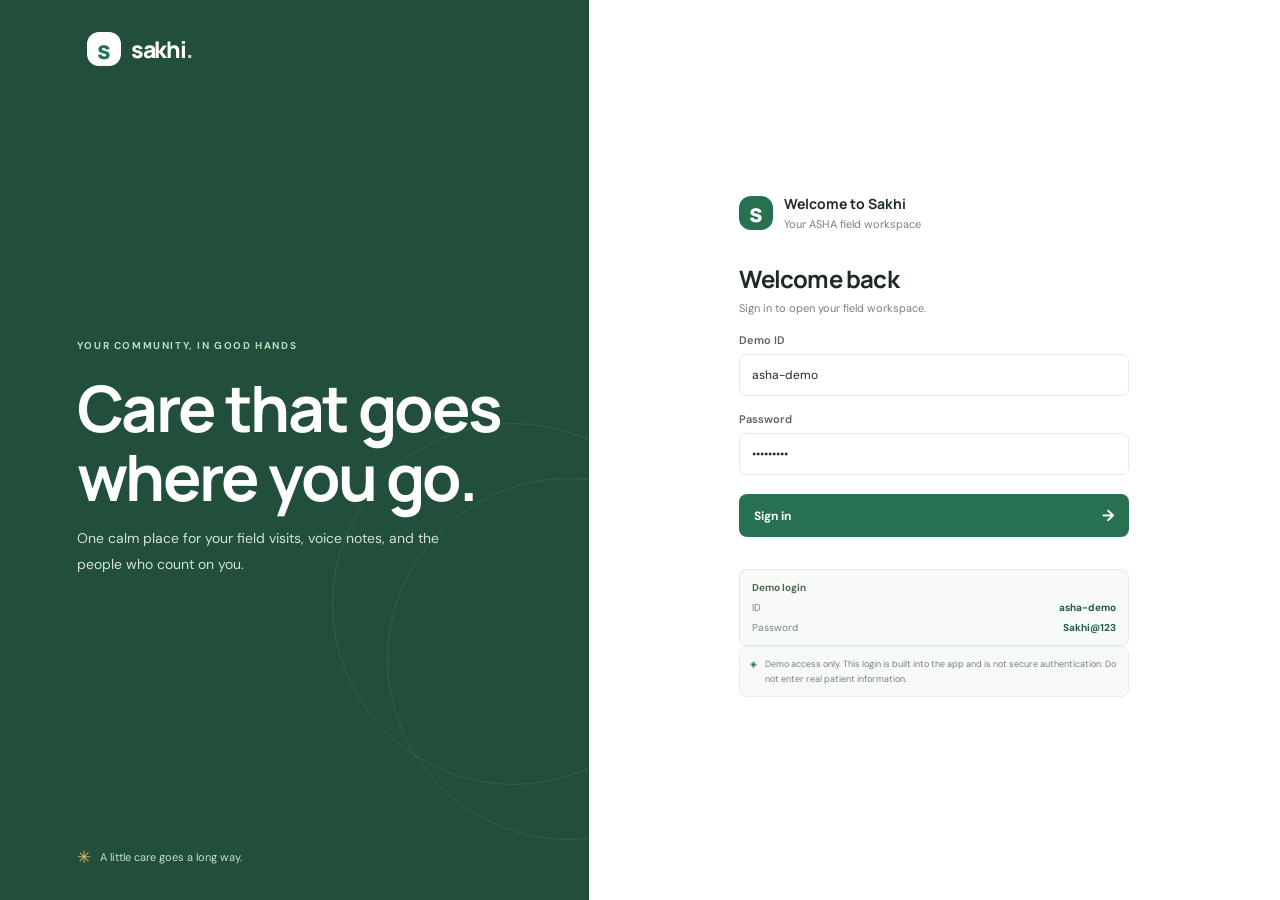
==== commit 47b654f0: "Use demo-only login for Sakhi Co-authored-by: Copilot <223556219+Copilot@users.noreply.github.com>" ====
--- a/frontend/index.html
+++ b/frontend/index.html
@@ -32,27 +32,20 @@
             <span class="brand-mark" aria-hidden="true">s</span>
             <span><strong>Welcome to Sakhi</strong><small>Your ASHA field workspace</small></span>
           </div>
-          <div class="auth-tabs" role="tablist" aria-label="Account options">
-            <button type="button" class="auth-tab active" id="login-tab" role="tab" aria-selected="true" aria-controls="login-panel">Sign in</button>
-            <button type="button" class="auth-tab" id="signup-tab" role="tab" aria-selected="false" aria-controls="signup-panel">Create account</button>
-          </div>
-          <form id="login-form" class="auth-form" role="tabpanel" aria-labelledby="login-tab">
-            <h1>Good to see you again</h1>
+          <form id="login-form" class="auth-form">
+            <h1>Welcome back</h1>
             <p class="auth-description">Sign in to open your field workspace.</p>
-            <label class="field" for="login-email"><span>Email address</span><input id="login-email" type="email" autocomplete="username" placeholder="you@example.com" required></label>
-            <label class="field" for="login-password"><span>Password</span><input id="login-password" type="password" autocomplete="current-password" placeholder="Enter your password" required></label>
+            <label class="field" for="login-id"><span>Demo ID</span><input id="login-id" type="text" autocomplete="username" value="asha-demo" required></label>
+            <label class="field" for="login-password"><span>Password</span><input id="login-password" type="password" autocomplete="current-password" value="Sakhi@123" required></label>
             <button class="button button-primary auth-submit" type="submit">Sign in <span aria-hidden="true">→</span></button>
           </form>
-          <form id="signup-form" class="auth-form" role="tabpanel" aria-labelledby="signup-tab" hidden>
-            <h1>Create your account</h1>
-            <p class="auth-description">Set up your personal Sakhi workspace.</p>
-            <label class="field" for="signup-name"><span>Your name</span><input id="signup-name" autocomplete="name" placeholder="Enter your name" required></label>
-            <label class="field" for="signup-email"><span>Email address</span><input id="signup-email" type="email" autocomplete="email" placeholder="you@example.com" required></label>
-            <label class="field" for="signup-password"><span>Create password <span class="optional">(at least 8 characters)</span></span><input id="signup-password" type="password" autocomplete="new-password" minlength="8" placeholder="Choose a password" required></label>
-            <button class="button button-primary auth-submit" type="submit">Create account <span aria-hidden="true">→</span></button>
-          </form>
           <p class="auth-message" id="auth-message" role="status" aria-live="polite"></p>
-          <p class="auth-notice"><span aria-hidden="true">◈</span> Demo sign-in is stored in this browser only. It is not a secure server account.</p>
+          <div class="demo-credentials" aria-label="Demo login credentials">
+            <strong>Demo login</strong>
+            <span><span>ID</span><code>asha-demo</code></span>
+            <span><span>Password</span><code>Sakhi@123</code></span>
+          </div>
+          <p class="auth-notice"><span aria-hidden="true">◈</span> Demo access only. This login is built into the app and is not secure authentication. Do not enter real patient information.</p>
         </div>
       </section>
     </main>
--- a/frontend/styles.css
+++ b/frontend/styles.css
@@ -274,7 +274,7 @@
   .visit-panel { padding-right: 11px; padding-left: 11px; }
 }
 
-/* Sign-in and sign-up */
+/* Sign-in */
 .auth-screen { display: grid; min-height: 100vh; grid-template-columns: minmax(300px, .92fr) 1.08fr; background: #fff; }
 .auth-story { position: relative; display: flex; min-height: 100vh; flex-direction: column; justify-content: space-between; overflow: hidden; background: #214f3b; padding: 32px clamp(28px, 6vw, 82px); color: #fff; }
 .auth-story::before, .auth-story::after { position: absolute; width: 360px; height: 360px; border: 1px solid rgb(255 255 255 / 9%); border-radius: 50%; content: ""; pointer-events: none; }
@@ -295,10 +295,6 @@
 .auth-card-brand > span:last-child { display: grid; gap: 4px; }
 .auth-card-brand strong { font-family: "Manrope", sans-serif; font-size: 14px; }
 .auth-card-brand small { color: var(--muted); font-size: 11px; }
-.auth-tabs { display: grid; grid-template-columns: 1fr 1fr; border-bottom: 1px solid var(--line); margin-bottom: 27px; }
-.auth-tab { position: relative; min-height: 40px; border: 0; background: transparent; color: #89938b; cursor: pointer; font-size: 11px; font-weight: 600; }
-.auth-tab.active { color: var(--green); }
-.auth-tab.active::after { position: absolute; right: 0; bottom: -1px; left: 0; height: 2px; background: var(--green); content: ""; }
 .auth-form { display: grid; gap: 16px; }
 .auth-form h1 { margin: 0; font-size: 24px; letter-spacing: -.8px; }
 .auth-description { margin: -10px 0 2px; color: var(--muted); font-size: 11px; }
@@ -308,6 +304,10 @@
 .auth-submit span { margin-left: auto; font-size: 16px; }
 .auth-message { min-height: 17px; margin: 12px 0 3px; color: var(--green); font-size: 11px; line-height: 1.5; }
 .auth-message.error { color: #af443b; }
+.demo-credentials { display: grid; gap: 7px; border: 1px solid #e2ebe3; border-radius: 8px; background: #f7faf7; padding: 11px 12px; }
+.demo-credentials > strong { color: #526458; font-size: 10px; }
+.demo-credentials > span { display: flex; justify-content: space-between; gap: 12px; color: #79857d; font-size: 10px; }
+.demo-credentials code { color: var(--green-dark); font-family: "DM Sans", sans-serif; font-size: 10px; font-weight: 700; }
 .auth-notice { display: flex; align-items: flex-start; gap: 8px; border: 1px solid #e8eee8; border-radius: 8px; background: #f8faf7; padding: 10px; color: #748078; font-size: 9px; line-height: 1.6; }
 .auth-notice span { color: var(--green); }
 
@@ -400,7 +400,6 @@
   .auth-side { min-height: auto; padding: 23px 20px 35px; }
   .auth-card { max-width: 420px; }
   .auth-card-brand { display: none; }
-  .auth-tabs { margin-bottom: 20px; }
   .auth-form { gap: 13px; }
   .auth-form h1 { font-size: 21px; }
   .auth-form .field input { height: 40px; }
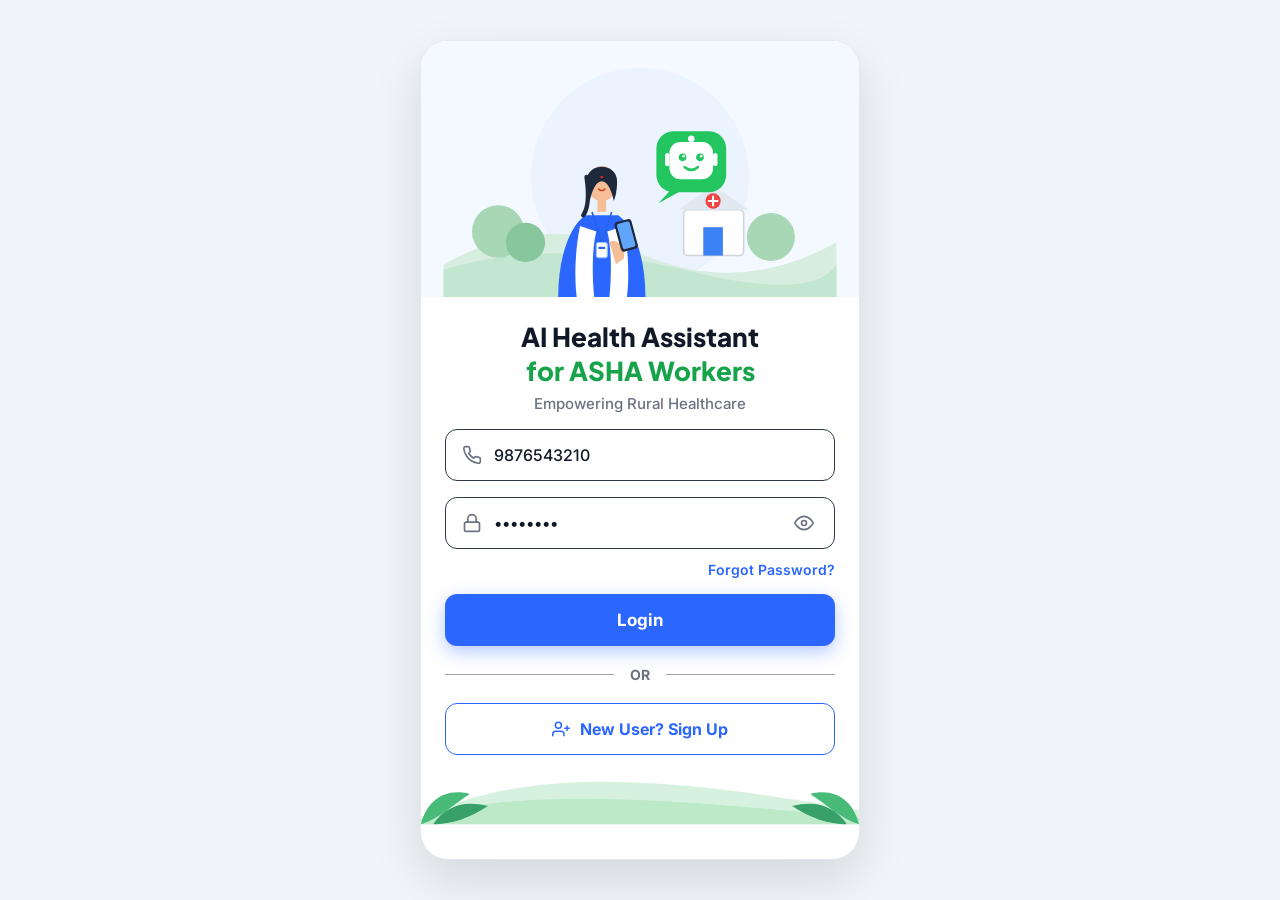
==== commit ca5ea517: "Add files via upload" ====
--- a/frontend/index.html
+++ b/frontend/index.html
@@ -1,216 +1,1944 @@
-<!doctype html>
+<!DOCTYPE html>
 <html lang="en">
-  <head>
-    <meta charset="utf-8">
-    <meta name="viewport" content="width=device-width, initial-scale=1">
-    <meta name="theme-color" content="#f6f7f2">
-    <meta name="description" content="A voice-assisted visit and emergency record dashboard for ASHA workers.">
-    <title>Sakhi — ASHA field notes</title>
-    <link rel="preconnect" href="https://fonts.googleapis.com">
-    <link rel="preconnect" href="https://fonts.gstatic.com" crossorigin>
-    <link href="https://fonts.googleapis.com/css2?family=DM+Sans:wght@400;500;600;700&family=Manrope:wght@400;500;600;700;800&display=swap" rel="stylesheet">
-    <link rel="stylesheet" href="styles.css">
-    <script src="app.js" defer></script>
-  </head>
-  <body>
-    <main id="auth-screen" class="auth-screen">
-      <section class="auth-story">
-        <a class="brand auth-brand" href="#" aria-label="Sakhi home">
-          <span class="brand-mark" aria-hidden="true">s</span>
-          <span class="brand-name">sakhi<span>.</span></span>
-        </a>
-        <div class="auth-story-copy">
-          <span class="auth-kicker">YOUR COMMUNITY, IN GOOD HANDS</span>
-          <h1>Care that goes<br>where you go.</h1>
-          <p>One calm place for your field visits, voice notes, and the people who count on you.</p>
-        </div>
-        <div class="auth-story-foot"><span class="auth-story-flower" aria-hidden="true">✳</span> A little care goes a long way.</div>
+<head>
+  <meta charset="UTF-8">
+  <meta name="viewport" content="width=device-width, initial-scale=1.0, maximum-scale=1.0, user-scalable=no, viewport-fit=cover">
+  <meta name="theme-color" content="#2B66FF">
+  <title>SAKHI — AI Health Assistant for ASHA Workers</title>
+  <link rel="preconnect" href="https://fonts.googleapis.com">
+  <link rel="preconnect" href="https://fonts.gstatic.com" crossorigin>
+  <link href="https://fonts.googleapis.com/css2?family=Plus+Jakarta+Sans:wght@400;500;600;700;800&family=Inter:wght@400;500;600;700&display=swap" rel="stylesheet">
+  <link rel="stylesheet" href="style.css">
+</head>
+<body class="theme-sakhi">
+
+  <!-- Desktop App Shell Layout -->
+  <div class="app-layout" id="appLayout">
+
+    <!-- Desktop Sidebar (visible >= 1024px) -->
+    <aside class="desktop-sidebar" id="desktopSidebar">
+      <div class="desktop-brand">
+        <div class="brand-badge-icon brand-woman-avatar">
+          <img src="data:image/svg+xml;utf8,<svg xmlns='http://www.w3.org/2000/svg' viewBox='0 0 100 100'><circle cx='50' cy='50' r='48' fill='%23D4F4E4'/><circle cx='50' cy='38' r='18' fill='%23F4B58A'/><path d='M30 36 C30 20 70 20 70 36 C70 48 64 54 64 54 L36 54 Z' fill='%231F2937'/><path d='M20 94 C24 64 38 60 50 60 C62 60 76 64 80 94 Z' fill='%23FFFFFF'/><path d='M35 60 L65 94 L80 94 L50 60 Z' fill='%23F04D79'/><circle cx='50' cy='34' r='2' fill='%23DC2626'/></svg>" alt="SAKHI">
+        </div>
+        <div class="brand-text">
+          <span class="brand-title">SAKHI</span>
+          <span class="brand-sub">Health Assistant</span>
+        </div>
+      </div>
+
+      <div class="desktop-profile-card" onclick="sakhiApp.navigateTo('profile')">
+        <div class="avatar-small">
+          <img src="data:image/svg+xml;utf8,<svg xmlns='http://www.w3.org/2000/svg' viewBox='0 0 100 100'><circle cx='50' cy='50' r='50' fill='%23DCE7FE'/><circle cx='50' cy='36' r='20' fill='%23F4B58A'/><path d='M30 32 C30 18 70 18 70 32 C70 42 66 48 66 48 L34 48 Z' fill='%231F2937'/><path d='M22 92 C24 66 38 58 50 58 C62 58 76 66 78 92 Z' fill='%232B66FF'/><path d='M44 58 L56 58 L54 78 L46 78 Z' fill='%23FFFFFF'/></svg>" alt="ASHA Worker">
+        </div>
+        <div class="desktop-profile-info">
+          <span class="name">Arunima Raj</span>
+          <span class="role">ASHA Field Worker</span>
+        </div>
+      </div>
+
+      <nav class="desktop-nav">
+        <button class="nav-item active" data-nav="home" onclick="sakhiApp.navigateTo('home')">
+          <svg width="20" height="20" viewBox="0 0 24 24" fill="currentColor"><path d="M10 20v-6h4v6h5v-8h3L12 3 2 12h3v8z"/></svg>
+          <span>Home</span>
+        </button>
+        <button class="nav-item" data-nav="visits" onclick="sakhiApp.navigateTo('visits')">
+          <svg width="20" height="20" viewBox="0 0 24 24" fill="none" stroke="currentColor" stroke-width="2.2" stroke-linecap="round" stroke-linejoin="round">
+            <polyline points="9 11 12 14 22 4"/>
+            <path d="M21 12v7a2 2 0 0 1-2 2H5a2 2 0 0 1-2-2V5a2 2 0 0 1 2-2h11"/>
+          </svg>
+          <span>Visits</span>
+        </button>
+        <button class="nav-item" data-nav="followups" onclick="sakhiApp.navigateTo('followups')">
+          <svg width="20" height="20" viewBox="0 0 24 24" fill="none" stroke="currentColor" stroke-width="2.2" stroke-linecap="round" stroke-linejoin="round">
+            <circle cx="12" cy="12" r="10"/>
+            <polyline points="12 6 12 12 16 14"/>
+          </svg>
+          <span>Follow-ups</span>
+        </button>
+        <button class="nav-item" data-nav="alerts" onclick="sakhiApp.navigateTo('alerts')">
+          <svg width="20" height="20" viewBox="0 0 24 24" fill="none" stroke="currentColor" stroke-width="2.2" stroke-linecap="round" stroke-linejoin="round">
+            <path d="m21.73 18-8-14a2 2 0 0 0-3.48 0l-8 14A2 2 0 0 0 4 21h16a2 2 0 0 0 1.73-3Z"/>
+            <line x1="12" y1="9" x2="12" y2="13"/>
+            <line x1="12" y1="17" x2="12.01" y2="17"/>
+          </svg>
+          <span>Alerts</span>
+        </button>
+        <button class="nav-item" data-nav="maternal-list" onclick="sakhiApp.navigateTo('maternal-list')">
+          <svg width="20" height="20" viewBox="0 0 24 24" fill="none" stroke="currentColor" stroke-width="2"><circle cx="12" cy="7" r="4"/><path d="M6 21v-2a4 4 0 0 1 4-4h4a4 4 0 0 1 4 4v2"/><path d="M16 11l2 2 4-4"/></svg>
+          <span>Maternal Health</span>
+        </button>
+        <button class="nav-item" data-nav="vaccine-list" onclick="sakhiApp.navigateTo('vaccine-list')">
+          <svg width="20" height="20" viewBox="0 0 24 24" fill="none" stroke="currentColor" stroke-width="2"><path d="m18 2 4 4"/><path d="m17 7 3-3"/><path d="M19 9 8.7 19.3c-1 1-2.5 1-3.4 0l-.6-.6c-1-1-1-2.5 0-3.4L15 5"/><path d="m9 11 4 4"/><path d="m5 19-3 3"/><path d="m14 4 6 6"/></svg>
+          <span>Vaccine Tracker</span>
+        </button>
+        <button class="nav-item" data-nav="nearby-facilities" onclick="sakhiApp.navigateTo('nearby-facilities')">
+          <svg width="20" height="20" viewBox="0 0 24 24" fill="none" stroke="currentColor" stroke-width="2" stroke-linecap="round" stroke-linejoin="round">
+            <path d="M3 21h18"/>
+            <path d="M5 21V5a2 2 0 0 1 2-2h10a2 2 0 0 1 2 2v16"/>
+            <path d="M9 21v-4a2 2 0 0 1 2-2h2a2 2 0 0 1 2 2v4"/>
+            <line x1="10" y1="9" x2="14" y2="9"/>
+            <line x1="12" y1="7" x2="12" y2="11"/>
+          </svg>
+          <span>Nearby Clinics & Hospitals</span>
+        </button>
+        <button class="nav-item" data-nav="chat" onclick="sakhiApp.navigateTo('chat')">
+          <svg width="20" height="20" viewBox="0 0 24 24" fill="none" stroke="currentColor" stroke-width="2"><path d="M21 15a2 2 0 0 1-2 2H7l-4 4V5a2 2 0 0 1 2-2h14a2 2 0 0 1 2 2z"/></svg>
+          <span>AI Chatbot</span>
+        </button>
+        <button class="nav-item" data-nav="profile" onclick="sakhiApp.navigateTo('profile')">
+          <svg width="20" height="20" viewBox="0 0 24 24" fill="none" stroke="currentColor" stroke-width="2"><path d="M20 21v-2a4 4 0 0 0-4-4H8a4 4 0 0 0-4 4v2"/><circle cx="12" cy="7" r="4"/></svg>
+          <span>My Profile</span>
+        </button>
+      </nav>
+
+      <div class="desktop-footer">
+        <button class="btn-sidebar-logout" onclick="sakhiApp.logout()">
+          <svg width="18" height="18" viewBox="0 0 24 24" fill="none" stroke="currentColor" stroke-width="2"><path d="M9 21H5a2 2 0 0 1-2-2V5a2 2 0 0 1 2-2h4"/><polyline points="16 17 21 12 16 7"/><line x1="21" y1="12" x2="9" y2="12"/></svg>
+          <span>Logout</span>
+        </button>
+      </div>
+    </aside>
+
+    <!-- Desktop Content Area (Holds Toolbar + Canvas) -->
+    <div class="desktop-content-area" id="desktopContentArea">
+
+      <!-- Desktop Top Toolbar (Judges View Switcher: Mobile Frame vs Desktop Full View) -->
+      <header class="desktop-top-toolbar" id="desktopTopToolbar">
+        <div class="toolbar-left">
+          <div class="breadcrumb-trail">
+            <span class="crumb-root">SAKHI Register</span>
+            <span class="crumb-divider">/</span>
+            <span class="crumb-current" id="crumbCurrentScreen">Home</span>
+          </div>
+          <span class="phc-tag">ASHA Health Portal</span>
+        </div>
+
+        <div class="toolbar-right">
+          <!-- View Switcher Group -->
+          <div class="view-mode-toggle-group">
+            <span class="toggle-label-hint">View Mode:</span>
+            <button class="btn-mode-toggle" id="btnModeMobile" onclick="sakhiApp.setViewMode('mobile')" title="Mobile Android App View">
+              <svg width="16" height="16" viewBox="0 0 24 24" fill="none" stroke="currentColor" stroke-width="2.2"><rect x="5" y="2" width="14" height="20" rx="2" ry="2"/><line x1="12" y1="18" x2="12.01" y2="18"/></svg>
+              <span>Mobile View</span>
+            </button>
+            <button class="btn-mode-toggle active" id="btnModeDesktop" onclick="sakhiApp.setViewMode('desktop')" title="Expanded Full Desktop View">
+              <svg width="16" height="16" viewBox="0 0 24 24" fill="none" stroke="currentColor" stroke-width="2.2"><rect x="2" y="3" width="20" height="14" rx="2" ry="2"/><line x1="8" y1="21" x2="16" y2="21"/><line x1="12" y1="17" x2="12" y2="21"/></svg>
+              <span>Desktop View</span>
+            </button>
+          </div>
+
+          <!-- Mobile Device Width Presets (Active in mobile mode) -->
+          <div class="device-presets-group" id="devicePresetsGroup">
+            <button class="btn-preset active" data-width="390" onclick="sakhiApp.setDeviceWidth(390)" title="iPhone 14 / Pixel 7">390px</button>
+            <button class="btn-preset" data-width="360" onclick="sakhiApp.setDeviceWidth(360)" title="Android Compact">360px</button>
+            <button class="btn-preset" data-width="430" onclick="sakhiApp.setDeviceWidth(430)" title="Large Phone">430px</button>
+          </div>
+        </div>
+      </header>
+
+      <!-- Main Mobile & Desktop Content Canvas -->
+      <main class="app-canvas" id="appCanvas">
+
+      <!-- ============================================================
+           1. LOGIN SCREEN (Matches screenshot media_1795280797969_dc19553e)
+           ============================================================ -->
+      <section class="screen-view active" id="screen-login">
+        <div class="login-container">
+          <!-- Illustration Header -->
+          <div class="login-illustration-wrap">
+            <svg class="login-illustration-svg" viewBox="0 0 360 220" fill="none" xmlns="http://www.w3.org/2000/svg">
+              <!-- Soft background sky & sun -->
+              <rect width="360" height="220" fill="#F4F8FF"/>
+              <circle cx="180" cy="110" r="100" fill="#EBF3FF"/>
+              
+              <!-- Distant hills and trees -->
+              <path d="M0 190 Q90 140 180 180 T360 170 L360 220 L0 220 Z" fill="#D7EDDF"/>
+              <path d="M0 195 Q100 165 220 195 T360 190 L360 220 L0 220 Z" fill="#C3E6D0"/>
+
+              <!-- Health Center Clinic Building -->
+              <rect x="220" y="140" width="55" height="42" rx="4" fill="#FFFFFF" stroke="#D1D5DB" stroke-width="1.5"/>
+              <polygon points="215,140 247,118 280,140" fill="#E2E8F0"/>
+              <rect x="238" y="156" width="18" height="26" fill="#3B82F6"/>
+              <!-- Red cross on clinic -->
+              <circle cx="247" cy="132" r="7" fill="#EF4444"/>
+              <path d="M247 128 V136 M243 132 H251" stroke="#FFFFFF" stroke-width="2" stroke-linecap="round"/>
+
+              <!-- Trees & Foliage -->
+              <circle cx="50" cy="160" r="24" fill="#A7D7B5"/>
+              <circle cx="75" cy="170" r="18" fill="#88C79C"/>
+              <circle cx="300" cy="165" r="22" fill="#A7D7B5"/>
+
+              <!-- ASHA Worker Character (Front/Center) -->
+              <!-- Body / Clothes (Blue Salwar Kameez) -->
+              <path d="M130 145 C115 155 105 185 105 220 L185 220 C185 185 175 155 160 145 Z" fill="#2B66FF"/>
+              <!-- White Lab Coat / Stole (Duputta) -->
+              <path d="M125 155 C120 180 120 205 122 220 L138 220 C136 200 136 175 140 160 Z" fill="#FFFFFF"/>
+              <path d="M165 155 C170 180 170 205 168 220 L152 220 C154 200 154 175 150 160 Z" fill="#FFFFFF"/>
+              <!-- ID Card Lanyard -->
+              <path d="M136 142 L145 170 L154 142" stroke="#2563EB" stroke-width="1.5" fill="none"/>
+              <rect x="140" y="170" width="10" height="14" rx="2" fill="#FFFFFF" stroke="#93C5FD" stroke-width="1"/>
+              <rect x="142" y="174" width="6" height="2" fill="#2563EB"/>
+
+              <!-- Neck & Face -->
+              <rect x="141" y="130" width="8" height="12" fill="#F6BE97"/>
+              <ellipse cx="145" cy="116" rx="14" ry="16" fill="#F6BE97"/>
+              <!-- Hair -->
+              <path d="M131 114 C131 96 159 96 159 114 C159 126 156 132 156 132 C154 122 150 114 145 114 C140 114 136 122 134 132 Z" fill="#1E293B"/>
+              <path d="M131 110 C133 124 133 138 128 145" stroke="#1E293B" stroke-width="4" stroke-linecap="round"/>
+              <!-- Face details: eyes, smile, bindi -->
+              <circle cx="145" cy="110" r="1.2" fill="#DC2626"/> <!-- Bindi -->
+              <ellipse cx="140" cy="114" rx="1.5" ry="1.2" fill="#1E293B"/>
+              <ellipse cx="150" cy="114" rx="1.5" ry="1.2" fill="#1E293B"/>
+              <path d="M142 121 Q145 124 148 121" stroke="#C2410C" stroke-width="1.2" stroke-linecap="round" fill="none"/>
+
+              <!-- Hands holding smartphone -->
+              <path d="M152 170 C158 165 168 175 165 185 L158 190" fill="#F6BE97"/>
+              <rect x="156" y="152" width="16" height="28" rx="3" fill="#1E293B" transform="rotate(-15 156 152)"/>
+              <rect x="158" y="154" width="12" height="24" rx="2" fill="#60A5FA" transform="rotate(-15 156 152)"/>
+
+              <!-- Cute Robot Mascot Speech Bubble -->
+              <g transform="translate(195, 68)">
+                <!-- Speech bubble background -->
+                <rect x="0" y="0" width="64" height="56" rx="16" fill="#22C55E"/>
+                <path d="M12 55 L2 66 L22 55 Z" fill="#22C55E"/>
+                
+                <!-- Robot Head inside bubble -->
+                <rect x="12" y="10" width="40" height="34" rx="10" fill="#FFFFFF"/>
+                <rect x="8" y="20" width="4" height="12" rx="2" fill="#FFFFFF"/>
+                <rect x="52" y="20" width="4" height="12" rx="2" fill="#FFFFFF"/>
+                <!-- Robot Antenna -->
+                <circle cx="32" cy="7" r="3" fill="#FFFFFF"/>
+                <line x1="32" y1="7" x2="32" y2="10" stroke="#FFFFFF" stroke-width="2"/>
+                <!-- Robot Eyes (Happy green eyes) -->
+                <circle cx="24" cy="24" r="3.5" fill="#22C55E"/>
+                <circle cx="40" cy="24" r="3.5" fill="#22C55E"/>
+                <circle cx="25" cy="23" r="1.2" fill="#FFFFFF"/>
+                <circle cx="41" cy="23" r="1.2" fill="#FFFFFF"/>
+                <!-- Robot Smile -->
+                <path d="M26 33 Q32 38 38 33" stroke="#22C55E" stroke-width="2.5" stroke-linecap="round" fill="none"/>
+              </g>
+            </svg>
+          </div>
+
+          <!-- Login Title Header -->
+          <div class="login-header-text">
+            <h1 class="login-app-title">AI Health Assistant</h1>
+            <h2 class="login-app-subtitle">for ASHA Workers</h2>
+            <p class="login-tagline">Empowering Rural Healthcare</p>
+          </div>
+
+          <!-- Login Form Card -->
+          <form class="login-form" id="loginForm" onsubmit="sakhiApp.handleLogin(event)">
+            <!-- Phone Number Input -->
+            <div class="input-field-wrap">
+              <span class="input-icon">
+                <svg width="20" height="20" viewBox="0 0 24 24" fill="none" stroke="#6B7280" stroke-width="2" stroke-linecap="round" stroke-linejoin="round">
+                  <path d="M22 16.92v3a2 2 0 0 1-2.18 2 19.79 19.79 0 0 1-8.63-3.07 19.5 19.5 0 0 1-6-6 19.79 19.79 0 0 1-3.07-8.67A2 2 0 0 1 4.11 2h3a2 2 0 0 1 2 1.72 12.84 12.84 0 0 0 .7 2.81 2 2 0 0 1-.45 2.11L8.09 9.91a16 16 0 0 0 6 6l1.27-1.27a2 2 0 0 1 2.11-.45 12.84 12.84 0 0 0 2.81.7A2 2 0 0 1 22 16.92z"/>
+                </svg>
+              </span>
+              <input type="tel" id="loginPhone" class="auth-input" placeholder="Phone Number" value="9876543210" required>
+            </div>
+
+            <!-- Password Input -->
+            <div class="input-field-wrap">
+              <span class="input-icon">
+                <svg width="20" height="20" viewBox="0 0 24 24" fill="none" stroke="#6B7280" stroke-width="2" stroke-linecap="round" stroke-linejoin="round">
+                  <rect x="3" y="11" width="18" height="11" rx="2" ry="2"/>
+                  <path d="M7 11V7a5 5 0 0 1 10 0v4"/>
+                </svg>
+              </span>
+              <input type="password" id="loginPassword" class="auth-input" placeholder="Password" value="••••••••" required>
+              <button type="button" class="btn-toggle-eye" onclick="sakhiApp.togglePasswordVisibility('loginPassword', this)">
+                <svg width="20" height="20" viewBox="0 0 24 24" fill="none" stroke="#6B7280" stroke-width="2" stroke-linecap="round" stroke-linejoin="round">
+                  <path d="M1 12s4-8 11-8 11 8 11 8-4 8-11 8-11-8-11-8z"/>
+                  <circle cx="12" cy="12" r="3"/>
+                </svg>
+              </button>
+            </div>
+
+            <!-- Forgot Password Link -->
+            <div class="forgot-pass-wrap">
+              <a href="javascript:void(0)" class="forgot-link" onclick="sakhiApp.showToast('Reset password link sent to registered mobile!')">Forgot Password?</a>
+            </div>
+
+            <!-- Login Primary Action -->
+            <button type="submit" class="btn-primary-blue btn-login-action">Login</button>
+
+            <!-- OR Divider -->
+            <div class="or-divider">
+              <span class="line"></span>
+              <span class="text">OR</span>
+              <span class="line"></span>
+            </div>
+
+            <!-- New User Sign Up -->
+            <button type="button" class="btn-secondary-outline btn-signup-action" onclick="sakhiApp.showToast('Contact Primary Health Centre Admin to register new ASHA credentials.')">
+              <svg width="18" height="18" viewBox="0 0 24 24" fill="none" stroke="#2B66FF" stroke-width="2" stroke-linecap="round" stroke-linejoin="round">
+                <path d="M16 21v-2a4 4 0 0 0-4-4H5a4 4 0 0 0-4 4v2"/>
+                <circle cx="8.5" cy="7" r="4"/>
+                <line x1="20" y1="8" x2="20" y2="14"/>
+                <line x1="23" y1="11" x2="17" y2="11"/>
+              </svg>
+              <span>New User? Sign Up</span>
+            </button>
+          </form>
+
+          <!-- Bottom Green Foliage Landscape -->
+          <div class="login-bottom-landscape">
+            <svg viewBox="0 0 360 80" fill="none" xmlns="http://www.w3.org/2000/svg">
+              <path d="M-10 80 C80 30 200 40 370 70 L370 80 L-10 80 Z" fill="#D6F2DE"/>
+              <path d="M-10 80 C60 50 180 55 370 76 L370 80 L-10 80 Z" fill="#BCE9C8"/>
+              <!-- Corner Decorative Leaves -->
+              <path d="M0 80 C5 60 20 50 40 55 C25 65 15 75 0 80 Z" fill="#48BB78"/>
+              <path d="M10 80 C20 65 35 60 55 65 C40 75 25 80 10 80 Z" fill="#38A169"/>
+              <path d="M360 80 C355 60 340 50 320 55 C335 65 345 75 360 80 Z" fill="#48BB78"/>
+              <path d="M350 80 C340 65 325 60 305 65 C320 75 335 80 350 80 Z" fill="#38A169"/>
+            </svg>
+          </div>
+        </div>
       </section>
-      <section class="auth-side">
-        <div class="auth-card">
-          <div class="auth-card-brand">
-            <span class="brand-mark" aria-hidden="true">s</span>
-            <span><strong>Welcome to Sakhi</strong><small>Your ASHA field workspace</small></span>
-          </div>
-          <form id="login-form" class="auth-form">
-            <h1>Welcome back</h1>
-            <p class="auth-description">Sign in to open your field workspace.</p>
-            <label class="field" for="login-id"><span>Demo ID</span><input id="login-id" type="text" autocomplete="username" value="asha-demo" required></label>
-            <label class="field" for="login-password"><span>Password</span><input id="login-password" type="password" autocomplete="current-password" value="Sakhi@123" required></label>
-            <button class="button button-primary auth-submit" type="submit">Sign in <span aria-hidden="true">→</span></button>
+
+
+      
+
+
+      <!-- ============================================================
+           NEARBY CLINICS & HOSPITALS SCREEN
+           (Feature 2: Healthcare Facilities Locator with Google Maps)
+           ============================================================ -->
+      
+
+
+      <!-- ============================================================
+           2. HOME SCREEN (Matches screenshot media_1795280797951_55f4d09a)
+           (Note: Doctor Referral excluded per instructions)
+           ============================================================ -->
+      <section class="screen-view" id="screen-home">
+        <div class="home-container">
+          <!-- Blue Header Bar -->
+          <header class="home-blue-header">
+            <div class="home-top-row">
+              <button class="icon-btn-header" onclick="sakhiApp.openDrawer()" aria-label="Open Navigation Menu">
+                <svg width="26" height="26" viewBox="0 0 24 24" fill="none" stroke="#FFFFFF" stroke-width="2.5" stroke-linecap="round">
+                  <line x1="3" y1="6" x2="21" y2="6"/>
+                  <line x1="3" y1="12" x2="21" y2="12"/>
+                  <line x1="3" y1="18" x2="21" y2="18"/>
+                </svg>
+              </button>
+
+              <button class="icon-btn-header" onclick="sakhiApp.showNotificationsModal()" aria-label="Notifications">
+                <div class="bell-badge-wrap">
+                  <svg width="24" height="24" viewBox="0 0 24 24" fill="none" stroke="#FFFFFF" stroke-width="2" stroke-linecap="round">
+                    <path d="M18 8A6 6 0 0 0 6 8c0 7-3 9-3 9h18s-3-2-3-9"/>
+                    <path d="M13.73 21a2 2 0 0 1-3.46 0"/>
+                  </svg>
+                  <span class="notification-dot"></span>
+                </div>
+              </button>
+            </div>
+
+            <div class="home-greeting-wrap">
+              <h1 class="home-greeting-title">Hello, ASHA Worker!</h1>
+              <p class="home-greeting-sub">How can i help you today?</p>
+            </div>
+          </header>
+
+          <!-- White Card Area with Rounded Top -->
+          <div class="home-content-sheet">
+
+            <!-- Field Register Metrics Dashboard (Screenshot media_1795284339491_d1cf273d) -->
+            <div class="metrics-dashboard-banner">
+              <div class="metrics-dash-header">
+                <div class="dash-status-indicator">
+                  <span class="live-dot-green"></span>
+                  <span class="dash-title">Dashboard</span>
+                </div>
+                <div class="dash-header-right">
+                  <span class="dash-date">Saturday, 21 Nov 2026</span>
+                </div>
+              </div>
+
+              <div class="dash-cards-row">
+                <!-- Card 1: UPCOMING VISITS (Teal) -->
+                <div class="metric-dash-card card-upcoming" onclick="sakhiApp.navigateTo('visits'); sakhiApp.filterVisits('Upcoming')">
+                  <div class="dash-card-left-bar bar-teal"></div>
+                  <div class="dash-card-content">
+                    <span class="dash-card-label">UPCOMING VISITS</span>
+                    <div class="dash-card-number text-teal" id="statUpcomingVisits">2</div>
+                    <span class="dash-card-sub">Scheduled this week · Tap to view</span>
+                  </div>
+                  <div class="dash-card-icon icon-teal-box">
+                    <svg width="20" height="20" viewBox="0 0 24 24" fill="none" stroke="#0D9488" stroke-width="2.2" stroke-linecap="round" stroke-linejoin="round">
+                      <rect x="3" y="4" width="18" height="18" rx="2" ry="2"/>
+                      <line x1="16" y1="2" x2="16" y2="6"/>
+                      <line x1="8" y1="2" x2="8" y2="6"/>
+                      <line x1="3" y1="10" x2="21" y2="10"/>
+                    </svg>
+                  </div>
+                </div>
+
+                <!-- Card 2: OVERDUE VISITS (Red) -->
+                <div class="metric-dash-card card-overdue" onclick="sakhiApp.navigateTo('visits'); sakhiApp.filterVisits('Overdue')">
+                  <div class="dash-card-left-bar bar-crimson"></div>
+                  <div class="dash-card-content">
+                    <span class="dash-card-label">OVERDUE VISITS</span>
+                    <div class="dash-card-number text-crimson" id="statOverdueVisits">2</div>
+                    <span class="dash-card-sub">Require immediate visit · Tap to view</span>
+                  </div>
+                  <div class="dash-card-icon icon-crimson-box">
+                    <svg width="20" height="20" viewBox="0 0 24 24" fill="none" stroke="#E11D48" stroke-width="2.5" stroke-linecap="round" stroke-linejoin="round">
+                      <circle cx="12" cy="12" r="10"/>
+                      <line x1="12" y1="8" x2="12" y2="12"/>
+                      <line x1="12" y1="16" x2="12.01" y2="16"/>
+                    </svg>
+                  </div>
+                </div>
+              </div>
+            </div>
+
+            <!-- Card 1: AI Chatbot (Large Hero Card) -->
+            <div class="home-hero-card card-ai-chatbot" onclick="sakhiApp.navigateTo('chat')">
+              <div class="card-left-icon icon-circle-green">
+                <!-- Friendly Green Robot Icon -->
+                <svg width="34" height="34" viewBox="0 0 24 24" fill="#FFFFFF">
+                  <rect x="5" y="7" width="14" height="12" rx="4"/>
+                  <circle cx="9" cy="12" r="1.5" fill="#22C55E"/>
+                  <circle cx="15" cy="12" r="1.5" fill="#22C55E"/>
+                  <path d="M9 15h6" stroke="#22C55E" stroke-width="1.5" stroke-linecap="round"/>
+                  <line x1="12" y1="4" x2="12" y2="7" stroke="#FFFFFF" stroke-width="2"/>
+                  <circle cx="12" cy="3" r="1.5" fill="#FFFFFF"/>
+                </svg>
+              </div>
+              <div class="card-text-body">
+                <h3 class="card-title">AI Chatbot</h3>
+                <p class="card-sub">Ask health queries and get instant guidance</p>
+              </div>
+              <div class="card-watermark-chat">
+                <svg width="68" height="68" viewBox="0 0 24 24" fill="currentColor">
+                  <path d="M20 2H4c-1.1 0-2 .9-2 2v18l4-4h14c1.1 0 2-.9 2-2V4c0-1.1-.9-2-2-2z"/>
+                  <circle cx="9" cy="10" r="1.2" fill="#FFFFFF"/>
+                  <circle cx="12" cy="10" r="1.2" fill="#FFFFFF"/>
+                  <circle cx="15" cy="10" r="1.2" fill="#FFFFFF"/>
+                </svg>
+              </div>
+            </div>
+
+            <!-- 2-Column Grid: Maternal Health & Vaccine Tracker -->
+            <div class="home-grid-row">
+              <!-- Card 2: Maternal Health -->
+              <div class="home-grid-card card-maternal-health" onclick="sakhiApp.navigateTo('maternal-list')">
+                <div class="grid-card-icon icon-circle-pink">
+                  <svg width="30" height="30" viewBox="0 0 24 24" fill="#FFFFFF">
+                    <circle cx="12" cy="4.5" r="3"/>
+                    <path d="M12 9c-3 0-5 2.5-5 6v6h3v-4h4v4h3v-6c0-3.5-2-6-5-6z"/>
+                    <!-- Small pregnant belly heart accent -->
+                    <circle cx="12" cy="13.5" r="1.5" fill="#EF476F"/>
+                  </svg>
+                </div>
+                <h3 class="grid-card-title">Maternal health</h3>
+                <p class="grid-card-sub">Track & access maternal health information</p>
+              </div>
+
+              <!-- Card 3: Vaccine Tracker -->
+              <div class="home-grid-card card-vaccine-tracker" onclick="sakhiApp.navigateTo('vaccine-list')">
+                <div class="grid-card-icon icon-circle-purple">
+                  <svg width="28" height="28" viewBox="0 0 24 24" fill="none" stroke="#FFFFFF" stroke-width="2.2" stroke-linecap="round" stroke-linejoin="round">
+                    <path d="m18 2 4 4"/>
+                    <path d="m17 7 3-3"/>
+                    <path d="M19 9 8.7 19.3c-1 1-2.5 1-3.4 0l-.6-.6c-1-1-1-2.5 0-3.4L15 5"/>
+                    <path d="m9 11 4 4"/>
+                    <path d="m5 19-3 3"/>
+                  </svg>
+                </div>
+                <h3 class="grid-card-title">Vaccine tracker</h3>
+                <p class="grid-card-sub">Track child vaccination scedules</p>
+              </div>
+            </div>
+
+            <!-- Recent Activity / Quick Status (Helpful for Field ASHA) -->
+            <div class="home-quick-stats-section">
+              <div class="section-header-row">
+                <h3 class="section-subheading">Field Register Summary</h3>
+                <span class="date-badge">Today: 21 Nov 2026</span>
+              </div>
+              <div class="quick-stats-strip">
+                <div class="stat-mini-pill stat-blue">
+                  <span class="count" id="statMothersCount">9</span>
+                  <span class="label">Mothers Registered</span>
+                </div>
+                <div class="stat-mini-pill stat-purple">
+                  <span class="count" id="statBabiesCount">9</span>
+                  <span class="label">Babies Tracked</span>
+                </div>
+                <div class="stat-mini-pill stat-orange">
+                  <span class="count">3</span>
+                  <span class="label">Due This Week</span>
+                </div>
+              </div>
+            </div>
+
+          </div>
+        </div>
+      </section>
+
+
+      
+
+
+      <!-- ============================================================
+           NEARBY CLINICS & HOSPITALS SCREEN
+           (Feature 2: Healthcare Facilities Locator with Google Maps)
+           ============================================================ -->
+      
+
+
+      <!-- ============================================================
+           VISITS SCREEN (Matches Tab: Visits)
+           ============================================================ -->
+      <section class="screen-view" id="screen-visits">
+        <div class="list-screen-container">
+          <!-- Teal Header -->
+          <header class="app-header header-teal">
+            <button class="header-back-btn" onclick="sakhiApp.navigateBack()" aria-label="Back">
+              <svg width="24" height="24" viewBox="0 0 24 24" fill="none" stroke="#FFFFFF" stroke-width="2.5" stroke-linecap="round" stroke-linejoin="round">
+                <polyline points="15 18 9 12 15 6"/>
+              </svg>
+            </button>
+            <h1 class="header-title">Field Visits</h1>
+            <button class="header-more-btn" onclick="sakhiApp.showOptionsMenu('visits')" aria-label="More Options">
+              <svg width="24" height="24" viewBox="0 0 24 24" fill="#FFFFFF">
+                <circle cx="12" cy="5" r="2"/>
+                <circle cx="12" cy="12" r="2"/>
+                <circle cx="12" cy="19" r="2"/>
+              </svg>
+            </button>
+          </header>
+
+          <div class="list-body-content">
+            <!-- Filter Pills Bar -->
+            <div class="filter-pills-bar">
+              <button class="filter-pill-btn active" data-filter="all" onclick="sakhiApp.filterVisits('all', this)">All (5)</button>
+              <button class="filter-pill-btn pill-crimson" data-filter="Overdue" onclick="sakhiApp.filterVisits('Overdue', this)">Overdue (2)</button>
+              <button class="filter-pill-btn pill-amber" data-filter="Due" onclick="sakhiApp.filterVisits('Due', this)">Due (1)</button>
+              <button class="filter-pill-btn pill-teal" data-filter="Upcoming" onclick="sakhiApp.filterVisits('Upcoming', this)">Upcoming (2)</button>
+              <button class="filter-pill-btn pill-emerald" data-filter="Complete" onclick="sakhiApp.filterVisits('Complete', this)">Complete</button>
+            </div>
+
+            <!-- Search Bar -->
+            <div class="search-capsule-teal">
+              <input type="text" id="visitsSearchInput" class="search-capsule-input" placeholder="Search by name, village or purpose" oninput="sakhiApp.searchVisits(this.value)">
+              <span class="search-capsule-icon">
+                <svg width="22" height="22" viewBox="0 0 24 24" fill="none" stroke="#FFFFFF" stroke-width="2.5" stroke-linecap="round" stroke-linejoin="round">
+                  <circle cx="11" cy="11" r="8"/>
+                  <line x1="21" y1="21" x2="16.65" y2="16.65"/>
+                </svg>
+              </span>
+            </div>
+
+            <!-- Visits Cards Stream -->
+            <div class="visits-cards-stream" id="visitsListContainer">
+              <!-- Rendered via JS -->
+            </div>
+          </div>
+        </div>
+      </section>
+
+
+      
+
+
+      <!-- ============================================================
+           NEARBY CLINICS & HOSPITALS SCREEN
+           (Feature 2: Healthcare Facilities Locator with Google Maps)
+           ============================================================ -->
+      
+
+
+      <!-- ============================================================
+           FOLLOW-UPS SCREEN (Matches Tab: Follow-ups)
+           ============================================================ -->
+      <section class="screen-view" id="screen-followups">
+        <div class="list-screen-container">
+          <!-- Blue-Grey Header -->
+          <header class="app-header header-blue">
+            <button class="header-back-btn" onclick="sakhiApp.navigateBack()" aria-label="Back">
+              <svg width="24" height="24" viewBox="0 0 24 24" fill="none" stroke="#FFFFFF" stroke-width="2.5" stroke-linecap="round" stroke-linejoin="round">
+                <polyline points="15 18 9 12 15 6"/>
+              </svg>
+            </button>
+            <h1 class="header-title">Follow-ups</h1>
+            <button class="header-more-btn" onclick="sakhiApp.showOptionsMenu('followups')" aria-label="More Options">
+              <svg width="24" height="24" viewBox="0 0 24 24" fill="#FFFFFF">
+                <circle cx="12" cy="5" r="2"/>
+                <circle cx="12" cy="12" r="2"/>
+                <circle cx="12" cy="19" r="2"/>
+              </svg>
+            </button>
+          </header>
+
+          <div class="list-body-content">
+            <!-- Filter Pills Bar -->
+            <div class="filter-pills-bar">
+              <button class="filter-pill-btn active" data-filter="all" onclick="sakhiApp.filterFollowups('all', this)">All Follow-ups (3)</button>
+              <button class="filter-pill-btn pill-amber" data-filter="required" onclick="sakhiApp.filterFollowups('required', this)">Action Required (3)</button>
+              <button class="filter-pill-btn pill-emerald" data-filter="completed" onclick="sakhiApp.filterFollowups('completed', this)">Completed</button>
+            </div>
+
+            <!-- Follow-ups Cards Stream -->
+            <div class="visits-cards-stream" id="followupsListContainer">
+              <!-- Rendered via JS -->
+            </div>
+          </div>
+        </div>
+      </section>
+
+
+      
+
+
+      <!-- ============================================================
+           NEARBY CLINICS & HOSPITALS SCREEN
+           (Feature 2: Healthcare Facilities Locator with Google Maps)
+           ============================================================ -->
+      
+
+
+      <!-- ============================================================
+           ALERTS SCREEN (Matches Tab: Alerts)
+           ============================================================ -->
+      <section class="screen-view" id="screen-alerts">
+        <div class="list-screen-container">
+          <!-- Crimson Header -->
+          <header class="app-header header-crimson">
+            <button class="header-back-btn" onclick="sakhiApp.navigateBack()" aria-label="Back">
+              <svg width="24" height="24" viewBox="0 0 24 24" fill="none" stroke="#FFFFFF" stroke-width="2.5" stroke-linecap="round" stroke-linejoin="round">
+                <polyline points="15 18 9 12 15 6"/>
+              </svg>
+            </button>
+            <h1 class="header-title">Clinical Alerts & Events</h1>
+            <button class="header-more-btn" onclick="sakhiApp.showOptionsMenu('alerts')" aria-label="More Options">
+              <svg width="24" height="24" viewBox="0 0 24 24" fill="#FFFFFF">
+                <circle cx="12" cy="5" r="2"/>
+                <circle cx="12" cy="12" r="2"/>
+                <circle cx="12" cy="19" r="2"/>
+              </svg>
+            </button>
+          </header>
+
+          <div class="list-body-content">
+            <!-- Filter Pills Bar -->
+            <div class="filter-pills-bar">
+              <button class="filter-pill-btn active" data-filter="all" onclick="sakhiApp.filterAlerts('all', this)">All Alerts (3)</button>
+              <button class="filter-pill-btn pill-crimson" data-filter="Urgent" onclick="sakhiApp.filterAlerts('Urgent', this)">Urgent Priority (2)</button>
+              <button class="filter-pill-btn pill-amber" data-filter="Moderate" onclick="sakhiApp.filterAlerts('Moderate', this)">Moderate (1)</button>
+            </div>
+
+            <!-- Alerts Cards Stream -->
+            <div class="visits-cards-stream" id="alertsListContainer">
+              <!-- Rendered via JS -->
+            </div>
+          </div>
+        </div>
+      </section>
+
+      <!-- SCREEN: NEARBY CLINICS & HOSPITALS (GPS-DRIVEN) -->
+<section class="screen-view" id="screen-nearby-facilities">
+        <div class="list-screen-container">
+          <!-- Deep Teal Clinical Header -->
+          <header class="app-header header-facilities">
+            <button class="header-back-btn" onclick="sakhiApp.navigateBack()" aria-label="Back">
+              <svg width="24" height="24" viewBox="0 0 24 24" fill="none" stroke="#FFFFFF" stroke-width="2.5" stroke-linecap="round" stroke-linejoin="round">
+                <polyline points="15 18 9 12 15 6"/>
+              </svg>
+            </button>
+            <h1 class="header-title">Nearby Clinics & Hospitals</h1>
+            <button class="header-more-btn" onclick="sakhiApp.showOptionsMenu('facilities')" aria-label="More Options">
+              <svg width="24" height="24" viewBox="0 0 24 24" fill="#FFFFFF">
+                <circle cx="12" cy="5" r="2"/>
+                <circle cx="12" cy="12" r="2"/>
+                <circle cx="12" cy="19" r="2"/>
+              </svg>
+            </button>
+          </header>
+
+          <div class="list-body-content facilities-body-content">
+            <!-- Hero / Location Action Banner -->
+            <div class="facilities-hero-banner">
+              <div class="facilities-hero-text">
+                <div class="hero-badge-tag">
+                  <span class="live-dot-green"></span>
+                  <span id="heroGpsLiveIndicator">GPS Telemetry Ready</span>
+                </div>
+                <h2 class="facilities-hero-title">Real-Time Healthcare Facility Locator</h2>
+                <p class="facilities-hero-sub">Locate real Primary Health Centres (PHCs), 24x7 CHCs, sub-centres, and government hospitals centered on your actual GPS coordinates with live distance calculations and instant turn-by-turn navigation.</p>
+              </div>
+              <div class="facilities-hero-actions">
+                <button class="btn-detect-gps" id="btnDetectGps" onclick="sakhiApp.findNearbyFacilities()">
+                  <svg width="18" height="18" viewBox="0 0 24 24" fill="none" stroke="currentColor" stroke-width="2.2" stroke-linecap="round" stroke-linejoin="round">
+                    <polygon points="3 11 22 2 13 21 11 13 3 11"/>
+                  </svg>
+                  <span id="btnDetectGpsText">Find Nearby Healthcare</span>
+                </button>
+                <button class="btn-refresh-gps" onclick="sakhiApp.findNearbyFacilities(true)" title="Refresh Current GPS Location">
+                  <svg width="16" height="16" viewBox="0 0 24 24" fill="none" stroke="currentColor" stroke-width="2.2"><path d="M23 4v6h-6"/><path d="M20.49 15a9 9 0 1 1-2.12-9.36L23 10"/></svg>
+                </button>
+              </div>
+            </div>
+
+            <!-- GPS Status Banner -->
+            <div class="gps-status-bar" id="facilitiesGpsStatus">
+              <span class="gps-status-icon">📍</span>
+              <span class="gps-status-text" id="facilitiesGpsText">Tap "Find Nearby Healthcare" to capture your device's live GPS coordinates and discover genuine healthcare facilities.</span>
+            </div>
+
+            <!-- Search Radius / Proximity Selector Bar -->
+            <div class="radius-selector-bar">
+              <span class="radius-label">
+                <svg width="14" height="14" viewBox="0 0 24 24" fill="none" stroke="currentColor" stroke-width="2"><circle cx="12" cy="12" r="10"/><path d="M12 2a10 10 0 0 1 10 10"/></svg>
+                Search Radius:
+              </span>
+              <div class="radius-pills" id="radiusPillsGroup">
+                <button class="radius-pill-btn active" data-radius="5" onclick="sakhiApp.setFacilityRadius(5, this)">5 km (Standard)</button>
+                <button class="radius-pill-btn" data-radius="10" onclick="sakhiApp.setFacilityRadius(10, this)">10 km (Expanded)</button>
+                <button class="radius-pill-btn" data-radius="20" onclick="sakhiApp.setFacilityRadius(20, this)">20 km (Regional)</button>
+              </div>
+            </div>
+
+            <!-- Category Filter Tabs -->
+            <div class="filter-pills-bar facilities-filter-bar">
+              <button class="filter-pill-btn active" data-type="all" onclick="sakhiApp.filterFacilities('all', this)">All Facilities (<span id="countAllFacilities">0</span>)</button>
+              <button class="filter-pill-btn" data-type="phc" onclick="sakhiApp.filterFacilities('phc', this)">PHCs (<span id="countPhcFacilities">0</span>)</button>
+              <button class="filter-pill-btn" data-type="chc" onclick="sakhiApp.filterFacilities('chc', this)">CHCs (<span id="countChcFacilities">0</span>)</button>
+              <button class="filter-pill-btn" data-type="hospital" onclick="sakhiApp.filterFacilities('hospital', this)">Hospitals (<span id="countHospitalFacilities">0</span>)</button>
+              <button class="filter-pill-btn" data-type="clinic" onclick="sakhiApp.filterFacilities('clinic', this)">Clinics (<span id="countClinicFacilities">0</span>)</button>
+            </div>
+
+            <!-- Main Layout Grid: Split on Desktop (List + Sticky Map) -->
+            <div class="facilities-split-layout">
+              <!-- Left Column: Search & Facility Cards List -->
+              <div class="facilities-list-col">
+                <div class="facilities-search-box">
+                  <svg width="18" height="18" viewBox="0 0 24 24" fill="none" stroke="#9CA3AF" stroke-width="2"><circle cx="11" cy="11" r="8"/><line x1="21" y1="21" x2="16.65" y2="16.65"/></svg>
+                  <input type="text" id="facilitySearchInput" placeholder="Search genuine facilities by name or address..." oninput="sakhiApp.searchFacilities(this.value)">
+                </div>
+
+                <div class="facilities-cards-stream" id="facilitiesListContainer">
+                  <!-- Rendered dynamically via JS -->
+                </div>
+              </div>
+
+              <!-- Right Column: Interactive Map Area -->
+              <div class="facilities-map-col">
+                <div class="facilities-map-wrapper">
+                  <div class="map-header-bar">
+                    <div class="map-title-wrap">
+                      <span class="map-live-dot"></span>
+                      <span class="map-title">Live GPS Facility Map</span>
+                    </div>
+                    <div class="map-legend">
+                      <span class="legend-chip legend-user">● You</span>
+                      <span class="legend-chip legend-teal">● PHC</span>
+                      <span class="legend-chip legend-blue">● CHC</span>
+                      <span class="legend-chip legend-crimson">● Hospital</span>
+                    </div>
+                  </div>
+
+                  <!-- Google Map Container -->
+                  <div id="googleFacilitiesMap" class="google-facilities-map">
+                    <!-- Google Maps canvas or verified real-world GIS map -->
+                  </div>
+
+                  <div class="map-footer-info" id="mapFooterInfo">
+                    <span>Live GPS search active. Tap any facility pin or card to inspect details and get directions.</span>
+                  </div>
+                </div>
+              </div>
+            </div>
+
+          </div>
+        </div>
+      </section>
+
+
+      
+
+
+      
+
+      <!-- ============================================================
+           NEARBY CLINICS & HOSPITALS SCREEN
+           (Feature 2: Healthcare Facilities Locator with Google Maps)
+           ============================================================ -->
+      
+
+
+      <!-- ============================================================
+           3. MATERNAL HEALTH: LIST OF MOTHERS
+           (Matches screenshot media_1795280797953_e373792f)
+           ============================================================ -->
+      <section class="screen-view" id="screen-maternal-list">
+        <div class="list-screen-container">
+          <!-- Pink Header -->
+          <header class="app-header header-pink">
+            <button class="header-back-btn" onclick="sakhiApp.navigateBack()" aria-label="Back">
+              <svg width="24" height="24" viewBox="0 0 24 24" fill="none" stroke="#FFFFFF" stroke-width="2.5" stroke-linecap="round" stroke-linejoin="round">
+                <polyline points="15 18 9 12 15 6"/>
+              </svg>
+            </button>
+            <h1 class="header-title">Maternal health</h1>
+            <button class="header-more-btn" onclick="sakhiApp.showOptionsMenu('maternal')" aria-label="More Options">
+              <svg width="24" height="24" viewBox="0 0 24 24" fill="#FFFFFF">
+                <circle cx="12" cy="5" r="2"/>
+                <circle cx="12" cy="12" r="2"/>
+                <circle cx="12" cy="19" r="2"/>
+              </svg>
+            </button>
+          </header>
+
+          <div class="list-body-content">
+            <!-- Pink Search Capsule Pill -->
+            <div class="search-capsule-pink">
+              <input type="text" id="maternalSearchInput" class="search-capsule-input" placeholder="List of mothers" oninput="sakhiApp.filterMothers(this.value)">
+              <span class="search-capsule-icon">
+                <svg width="22" height="22" viewBox="0 0 24 24" fill="none" stroke="#FFFFFF" stroke-width="2.5" stroke-linecap="round" stroke-linejoin="round">
+                  <circle cx="11" cy="11" r="8"/>
+                  <line x1="21" y1="21" x2="16.65" y2="16.65"/>
+                </svg>
+              </span>
+            </div>
+
+            <!-- List of Mothers (Rounded Pill Cards with Avatar) -->
+            <div class="pill-items-list" id="mothersListContainer">
+              <!-- Rendered via JS -->
+            </div>
+
+            <!-- Add New Mother Bottom Button -->
+            <div class="list-bottom-action-wrap">
+              <button class="btn-full-pink" onclick="sakhiApp.openMaternalForm()">
+                Add New Mother
+              </button>
+            </div>
+          </div>
+        </div>
+      </section>
+
+
+      
+
+
+      <!-- ============================================================
+           NEARBY CLINICS & HOSPITALS SCREEN
+           (Feature 2: Healthcare Facilities Locator with Google Maps)
+           ============================================================ -->
+      
+
+
+      <!-- ============================================================
+           4. MATERNAL HEALTH: MOTHER DETAIL
+           (Matches screenshot media_1795280765040_0bbe1e26)
+           ============================================================ -->
+      <section class="screen-view" id="screen-maternal-detail">
+        <div class="detail-screen-container">
+          <!-- Pink Header -->
+          <header class="app-header header-pink">
+            <button class="header-back-btn" onclick="sakhiApp.navigateTo('maternal-list')" aria-label="Back">
+              <svg width="24" height="24" viewBox="0 0 24 24" fill="none" stroke="#FFFFFF" stroke-width="2.5" stroke-linecap="round" stroke-linejoin="round">
+                <polyline points="15 18 9 12 15 6"/>
+              </svg>
+            </button>
+            <h1 class="header-title" id="maternalDetailHeaderName">Lakshmi Nandhana</h1>
+            <button class="header-more-btn" onclick="sakhiApp.showOptionsMenu('mother-detail')" aria-label="More Options">
+              <svg width="24" height="24" viewBox="0 0 24 24" fill="#FFFFFF">
+                <circle cx="12" cy="5" r="2"/>
+                <circle cx="12" cy="12" r="2"/>
+                <circle cx="12" cy="19" r="2"/>
+              </svg>
+            </button>
+          </header>
+
+          <div class="detail-body-content">
+            <div class="detail-col-left">
+              <!-- Profile Card -->
+              <div class="profile-summary-card">
+                <div class="profile-avatar-circle circle-mint">
+                  <img src="data:image/svg+xml;utf8,<svg xmlns='http://www.w3.org/2000/svg' viewBox='0 0 100 100'><circle cx='50' cy='50' r='48' fill='%23D4F4E4'/><circle cx='50' cy='38' r='18' fill='%23F4B58A'/><path d='M30 36 C30 20 70 20 70 36 C70 48 64 54 64 54 L36 54 Z' fill='%231F2937'/><path d='M20 94 C24 64 38 60 50 60 C62 60 76 64 80 94 Z' fill='%23FFFFFF'/><path d='M35 60 L65 94 L80 94 L50 60 Z' fill='%23F04D79'/><circle cx='50' cy='34' r='1.5' fill='%23DC2626'/></svg>" alt="Mother Avatar">
+                </div>
+                <div class="profile-details-column">
+                  <h2 class="profile-name" id="motherDetailName">Lakshmi Nandhana</h2>
+                  <p class="profile-meta-line" id="motherDetailMeta">Age : 30 &nbsp; Blood Group : O+</p>
+                  <p class="profile-phone-line" id="motherDetailPhone">Phone Number :1234567891</p>
+                  <div class="profile-badges-row">
+                    <span class="pill-badge-pink" id="motherDetailPregBadge">24 Weeks Pregnant</span>
+                    <button class="pill-btn-edit-pink" onclick="sakhiApp.editCurrentMother()">Edit</button>
+                  </div>
+                </div>
+              </div>
+
+              <!-- 3 Action Tiles Row -->
+              <div class="action-tiles-row">
+                <!-- Tile 1: Checkup (Pink) -->
+                <div class="action-tile tile-pink">
+                  <div class="tile-icon-wrap">
+                    <svg width="22" height="22" viewBox="0 0 24 24" fill="none" stroke="#FFFFFF" stroke-width="2" stroke-linecap="round">
+                      <rect x="3" y="4" width="18" height="18" rx="2" ry="2"/>
+                      <line x1="16" y1="2" x2="16" y2="6"/>
+                      <line x1="8" y1="2" x2="8" y2="6"/>
+                      <line x1="3" y1="10" x2="21" y2="10"/>
+                    </svg>
+                  </div>
+                  <div class="tile-title">Checkup</div>
+                  <div class="tile-subtitle" id="motherTileCheckup">15 jun 2026</div>
+                </div>
+
+                <!-- Tile 2: Iron Tablets (Green) -->
+                <div class="action-tile tile-green">
+                  <div class="tile-icon-wrap">
+                    <svg width="22" height="22" viewBox="0 0 24 24" fill="#FFFFFF">
+                      <path d="M6 3h12a3 3 0 0 1 3 3v12a3 3 0 0 1-3 3H6a3 3 0 0 1-3-3V6a3 3 0 0 1 3-3zm0 2a1 1 0 0 0-1 1v5h14V6a1 1 0 0 0-1-1H6z"/>
+                    </svg>
+                  </div>
+                  <div class="tile-title">Iron Tablets</div>
+                  <div class="tile-subtitle" id="motherTileIron">Regular</div>
+                </div>
+
+                <!-- Tile 3: Vaccination (Purple) -->
+                <div class="action-tile tile-purple">
+                  <div class="tile-icon-wrap">
+                    <svg width="22" height="22" viewBox="0 0 24 24" fill="none" stroke="#FFFFFF" stroke-width="2" stroke-linecap="round">
+                      <path d="m18 2 4 4"/>
+                      <path d="M19 9 8.7 19.3c-1 1-2.5 1-3.4 0l-.6-.6c-1-1-1-2.5 0-3.4L15 5"/>
+                      <path d="m9 11 4 4"/>
+                    </svg>
+                  </div>
+                  <div class="tile-title">Vaccination</div>
+                  <div class="tile-subtitle" id="motherTileVaccine">Due in 5 days</div>
+                </div>
+              </div>
+            </div>
+
+            <div class="detail-col-right">
+              <!-- Section 1: Pregnancy Overview -->
+              <div class="section-block">
+                <h3 class="section-card-heading">Pregnancy Overview</h3>
+                <div class="card-white overview-card">
+                  <div class="overview-header-row">
+                    <span class="label-muted">Pregnancy week</span>
+                    <span class="label-muted">Due Date</span>
+                  </div>
+                  <div class="overview-values-row">
+                    <span class="value-pink" id="motherOverviewWeek">24 Weeks</span>
+                    <span class="value-dark" id="motherOverviewDueDate">28 Sep 2024</span>
+                  </div>
+                  <!-- Progress Track -->
+                  <div class="progress-bar-track">
+                    <div class="progress-bar-fill-pink" id="motherProgressBar" style="width: 60%;"></div>
+                  </div>
+                </div>
+              </div>
+
+              <!-- Section 2: Health Summery -->
+              <div class="section-block">
+                <h3 class="section-card-heading">Health Summery</h3>
+                <div class="card-white health-summary-card">
+                  <!-- Row 1: Iron Tablets -->
+                  <div class="health-summary-row">
+                    <div class="health-icon icon-check-green">
+                      <svg width="18" height="18" viewBox="0 0 24 24" fill="none" stroke="#22C55E" stroke-width="3" stroke-linecap="round"><polyline points="20 6 9 17 4 12"/></svg>
+                    </div>
+                    <div class="health-text-col">
+                      <div class="health-item-title">Iron Tablets</div>
+                      <div class="health-item-sub">Taking regularly</div>
+                    </div>
+                    <div class="health-status-tag tag-green">Regular</div>
+                  </div>
+
+                  <!-- Row 2: Folic Acid -->
+                  <div class="health-summary-row">
+                    <div class="health-icon icon-check-green">
+                      <svg width="18" height="18" viewBox="0 0 24 24" fill="none" stroke="#22C55E" stroke-width="3" stroke-linecap="round"><polyline points="20 6 9 17 4 12"/></svg>
+                    </div>
+                    <div class="health-text-col">
+                      <div class="health-item-title">Folic Acid</div>
+                      <div class="health-item-sub">Taking regularly</div>
+                    </div>
+                    <div class="health-status-tag tag-green">Regular</div>
+                  </div>
+
+                  <!-- Row 3: Calcium -->
+                  <div class="health-summary-row">
+                    <div class="health-icon icon-alert-orange">
+                      <svg width="18" height="18" viewBox="0 0 24 24" fill="#F59E0B"><path d="M12 2L1 21h22L12 2zm0 4.5l8.5 14h-17L12 6.5zM11 11v4h2v-4h-2zm0 6v2h2v-2h-2z"/></svg>
+                    </div>
+                    <div class="health-text-col">
+                      <div class="health-item-title">Calcium</div>
+                      <div class="health-item-sub">Due in 5 days</div>
+                    </div>
+                    <div class="health-status-tag tag-orange">Due</div>
+                  </div>
+
+                  <!-- Row 4: Weight -->
+                  <div class="health-summary-row">
+                    <div class="health-icon icon-check-green">
+                      <svg width="18" height="18" viewBox="0 0 24 24" fill="none" stroke="#22C55E" stroke-width="3" stroke-linecap="round"><polyline points="20 6 9 17 4 12"/></svg>
+                    </div>
+                    <div class="health-text-col">
+                      <div class="health-item-title">Weight</div>
+                      <div class="health-item-sub">55 kg (Normal)</div>
+                    </div>
+                    <div class="health-status-tag tag-green">Normal</div>
+                  </div>
+                </div>
+              </div>
+            </div>
+          </div>
+        </div>
+      </section>
+
+
+      
+
+
+      <!-- ============================================================
+           NEARBY CLINICS & HOSPITALS SCREEN
+           (Feature 2: Healthcare Facilities Locator with Google Maps)
+           ============================================================ -->
+      
+
+
+      <!-- ============================================================
+           5. MATERNAL HEALTH: ADD/EDIT MOTHER PROFILE FORM
+           (Matches screenshot media_1795280797948_0bfc8ad4)
+           ============================================================ -->
+      <section class="screen-view" id="screen-maternal-form">
+        <div class="form-screen-container">
+          <!-- Pink Header -->
+          <header class="app-header header-pink">
+            <button class="header-back-btn" onclick="sakhiApp.navigateBack()" aria-label="Back">
+              <svg width="24" height="24" viewBox="0 0 24 24" fill="none" stroke="#FFFFFF" stroke-width="2.5" stroke-linecap="round" stroke-linejoin="round">
+                <polyline points="15 18 9 12 15 6"/>
+              </svg>
+            </button>
+            <h1 class="header-title">Profile</h1>
+            <button class="header-more-btn" onclick="sakhiApp.showOptionsMenu('form')" aria-label="More Options">
+              <svg width="24" height="24" viewBox="0 0 24 24" fill="#FFFFFF">
+                <circle cx="12" cy="5" r="2"/>
+                <circle cx="12" cy="12" r="2"/>
+                <circle cx="12" cy="19" r="2"/>
+              </svg>
+            </button>
+          </header>
+
+          <form class="form-body-content" id="maternalProfileForm" onsubmit="sakhiApp.handleSaveMother(event)">
+            <!-- Avatar with Camera Badge -->
+            <div class="form-avatar-picker-wrap">
+              <div class="form-avatar-circle circle-mint">
+                <img id="motherFormAvatarImg" src="data:image/svg+xml;utf8,<svg xmlns='http://www.w3.org/2000/svg' viewBox='0 0 100 100'><circle cx='50' cy='50' r='48' fill='%23D4F4E4'/><circle cx='50' cy='38' r='18' fill='%23F4B58A'/><path d='M30 36 C30 20 70 20 70 36 C70 48 64 54 64 54 L36 54 Z' fill='%231F2937'/><path d='M20 94 C24 64 38 60 50 60 C62 60 76 64 80 94 Z' fill='%23FFFFFF'/><path d='M35 60 L65 94 L80 94 L50 60 Z' fill='%23F04D79'/></svg>" alt="Mother photo">
+                <div class="camera-badge-circle" onclick="sakhiApp.showToast('Upload photo from device camera or gallery')">
+                  <svg width="18" height="18" viewBox="0 0 24 24" fill="none" stroke="#374151" stroke-width="2" stroke-linecap="round">
+                    <path d="M23 19a2 2 0 0 1-2 2H3a2 2 0 0 1-2-2V8a2 2 0 0 1 2-2h4l2-3h6l2 3h4a2 2 0 0 1 2 2z"/>
+                    <circle cx="12" cy="13" r="4"/>
+                  </svg>
+                </div>
+              </div>
+            </div>
+
+            <!-- Full Name (Full width) -->
+            <div class="form-group-block">
+              <label class="form-field-label">Full Name</label>
+              <input type="text" id="motherFormName" class="form-input-box" placeholder="e.g. Lakshmi Nandhana" required>
+            </div>
+
+            <!-- Age | DOB | Phone Number (3 fields row) -->
+            <div class="form-fields-row-3">
+              <div class="form-field-col">
+                <label class="form-field-label">Age</label>
+                <input type="number" id="motherFormAge" class="form-input-box" placeholder="30">
+              </div>
+              <div class="form-field-col">
+                <label class="form-field-label">DOB</label>
+                <input type="text" id="motherFormDOB" class="form-input-box" placeholder="DD/MM/YYYY">
+              </div>
+              <div class="form-field-col flex-2">
+                <label class="form-field-label">Phone Number</label>
+                <input type="tel" id="motherFormPhone" class="form-input-box" placeholder="1234567891">
+              </div>
+            </div>
+
+            <!-- Address (Full width) -->
+            <div class="form-group-block">
+              <label class="form-field-label">Address</label>
+              <input type="text" id="motherFormAddress" class="form-input-box" placeholder="Village / Ward Address">
+            </div>
+
+            <!-- Due Date | Weight | Iron Tablets (3 fields row) -->
+            <div class="form-fields-row-3">
+              <div class="form-field-col">
+                <label class="form-field-label">Due Date</label>
+                <input type="text" id="motherFormDueDate" class="form-input-box" placeholder="28 Sep 2024">
+              </div>
+              <div class="form-field-col">
+                <label class="form-field-label">Weight</label>
+                <input type="text" id="motherFormWeight" class="form-input-box" placeholder="55 kg">
+              </div>
+              <div class="form-field-col flex-2 input-with-plus-wrap">
+                <label class="form-field-label">Iron Tablets</label>
+                <div class="input-relative-wrap">
+                  <input type="text" id="motherFormIron" class="form-input-box" placeholder="Regular">
+                  <button type="button" class="field-inside-plus-btn" onclick="sakhiApp.showToast('Log iron tablets dosage/schedule')">
+                    <svg width="18" height="18" viewBox="0 0 24 24" fill="none" stroke="#6B7280" stroke-width="2">
+                      <circle cx="12" cy="12" r="10"/>
+                      <line x1="12" y1="8" x2="12" y2="16"/>
+                      <line x1="8" y1="12" x2="16" y2="12"/>
+                    </svg>
+                  </button>
+                </div>
+              </div>
+            </div>
+
+            <!-- Blood Group | More Details Button -->
+            <div class="form-fields-row-2">
+              <div class="form-field-col flex-1">
+                <label class="form-field-label">Blood Group</label>
+                <input type="text" id="motherFormBlood" class="form-input-box" placeholder="O+">
+              </div>
+              <div class="form-field-col flex-2 flex-align-end">
+                <button type="button" class="btn-more-details-pink" onclick="sakhiApp.showToast('Opening clinical history and ANC records...')">More Details</button>
+              </div>
+            </div>
+
+            <!-- Save Prominent Pink Button -->
+            <div class="form-submit-wrap">
+              <button type="submit" class="btn-full-pink btn-save-action">Save</button>
+            </div>
           </form>
-          <p class="auth-message" id="auth-message" role="status" aria-live="polite"></p>
-          <div class="demo-credentials" aria-label="Demo login credentials">
-            <strong>Demo login</strong>
-            <span><span>ID</span><code>asha-demo</code></span>
-            <span><span>Password</span><code>Sakhi@123</code></span>
-          </div>
-          <p class="auth-notice"><span aria-hidden="true">◈</span> Demo access only. This login is built into the app and is not secure authentication. Do not enter real patient information.</p>
         </div>
       </section>
+
+
+      
+
+
+      <!-- ============================================================
+           NEARBY CLINICS & HOSPITALS SCREEN
+           (Feature 2: Healthcare Facilities Locator with Google Maps)
+           ============================================================ -->
+      
+
+
+      <!-- ============================================================
+           6. VACCINE TRACKER: LIST OF BABIES
+           (Matches screenshot media_1795280765040_6a677754)
+           ============================================================ -->
+      <section class="screen-view" id="screen-vaccine-list">
+        <div class="list-screen-container">
+          <!-- Purple Header -->
+          <header class="app-header header-purple">
+            <button class="header-back-btn" onclick="sakhiApp.navigateBack()" aria-label="Back">
+              <svg width="24" height="24" viewBox="0 0 24 24" fill="none" stroke="#FFFFFF" stroke-width="2.5" stroke-linecap="round" stroke-linejoin="round">
+                <polyline points="15 18 9 12 15 6"/>
+              </svg>
+            </button>
+            <h1 class="header-title">Vaccine Tracker</h1>
+            <button class="header-more-btn" onclick="sakhiApp.showOptionsMenu('vaccine')" aria-label="More Options">
+              <svg width="24" height="24" viewBox="0 0 24 24" fill="#FFFFFF">
+                <circle cx="12" cy="5" r="2"/>
+                <circle cx="12" cy="12" r="2"/>
+                <circle cx="12" cy="19" r="2"/>
+              </svg>
+            </button>
+          </header>
+
+          <div class="list-body-content">
+            <!-- Purple Search Capsule Pill -->
+            <div class="search-capsule-purple">
+              <input type="text" id="babySearchInput" class="search-capsule-input" placeholder="List of Babies" oninput="sakhiApp.filterBabies(this.value)">
+              <span class="search-capsule-icon">
+                <svg width="22" height="22" viewBox="0 0 24 24" fill="none" stroke="#FFFFFF" stroke-width="2.5" stroke-linecap="round" stroke-linejoin="round">
+                  <circle cx="11" cy="11" r="8"/>
+                  <line x1="21" y1="21" x2="16.65" y2="16.65"/>
+                </svg>
+              </span>
+            </div>
+
+            <!-- List of Babies (Rounded Pill Cards with Baby Avatar) -->
+            <div class="pill-items-list" id="babiesListContainer">
+              <!-- Rendered via JS -->
+            </div>
+
+            <!-- Add New Baby Bottom Button -->
+            <div class="list-bottom-action-wrap">
+              <button class="btn-full-purple" onclick="sakhiApp.openBabyForm()">
+                Add New Baby
+              </button>
+            </div>
+          </div>
+        </div>
+      </section>
+
+
+      
+
+
+      <!-- ============================================================
+           NEARBY CLINICS & HOSPITALS SCREEN
+           (Feature 2: Healthcare Facilities Locator with Google Maps)
+           ============================================================ -->
+      
+
+
+      <!-- ============================================================
+           7. VACCINE TRACKER: CHILD DETAIL
+           (Matches screenshot media_1795280765048_4ed3a8c9)
+           ============================================================ -->
+      <section class="screen-view" id="screen-vaccine-detail">
+        <div class="detail-screen-container">
+          <!-- Purple Header -->
+          <header class="app-header header-purple">
+            <button class="header-back-btn" onclick="sakhiApp.navigateTo('vaccine-list')" aria-label="Back">
+              <svg width="24" height="24" viewBox="0 0 24 24" fill="none" stroke="#FFFFFF" stroke-width="2.5" stroke-linecap="round" stroke-linejoin="round">
+                <polyline points="15 18 9 12 15 6"/>
+              </svg>
+            </button>
+            <h1 class="header-title">Vaccine tracker</h1>
+            <button class="header-more-btn" onclick="sakhiApp.showOptionsMenu('child-detail')" aria-label="More Options">
+              <svg width="24" height="24" viewBox="0 0 24 24" fill="#FFFFFF">
+                <circle cx="12" cy="5" r="2"/>
+                <circle cx="12" cy="12" r="2"/>
+                <circle cx="12" cy="19" r="2"/>
+              </svg>
+            </button>
+          </header>
+
+          <div class="detail-body-content">
+            <div class="detail-col-left">
+              <!-- Child Profile Card -->
+              <div class="profile-summary-card">
+                <div class="profile-avatar-circle circle-baby">
+                  <img src="data:image/svg+xml;utf8,<svg xmlns='http://www.w3.org/2000/svg' viewBox='0 0 100 100'><circle cx='50' cy='50' r='48' fill='%23EDF2FE'/><circle cx='50' cy='42' r='20' fill='%23F6BE97'/><path d='M46 22 C48 18 52 18 54 22 C52 26 48 26 46 22 Z' fill='%231F2937'/><circle cx='43' cy='40' r='2' fill='%231F2937'/><circle cx='57' cy='40' r='2' fill='%231F2937'/><path d='M46 48 Q50 52 54 48' stroke='%23C2410C' stroke-width='2' stroke-linecap='round' fill='none'/><path d='M30 84 C30 64 70 64 70 84 Z' fill='%23FBBF24'/></svg>" alt="Child Avatar">
+                  <div class="avatar-camera-mini">
+                    <svg width="12" height="12" viewBox="0 0 24 24" fill="none" stroke="#4F46E5" stroke-width="2.5">
+                      <path d="M23 19a2 2 0 0 1-2 2H3a2 2 0 0 1-2-2V8a2 2 0 0 1 2-2h4l2-3h6l2 3h4a2 2 0 0 1 2 2z"/>
+                      <circle cx="12" cy="13" r="4"/>
+                    </svg>
+                  </div>
+                </div>
+                <div class="profile-details-column">
+                  <h2 class="profile-name" id="childDetailName">Rohan Kumar</h2>
+                  <p class="profile-meta-line" id="childDetailMeta">Age : 8 months : Male</p>
+                  <p class="profile-phone-line" id="childDetailPhone">Phone Number :1234567891</p>
+                  <div class="profile-badges-row">
+                    <button class="pill-btn-edit-purple" onclick="sakhiApp.editCurrentBaby()">Edit</button>
+                  </div>
+                </div>
+              </div>
+
+              <!-- 4 Metric Pill Cards (1 Row of 4) -->
+              <div class="metrics-quad-row">
+                <!-- Total Vaccines (Blue) -->
+                <div class="metric-quad-pill pill-blue">
+                  <div class="metric-icon-small icon-blue">
+                    <svg width="16" height="16" viewBox="0 0 24 24" fill="none" stroke="#3B82F6" stroke-width="2.2"><path d="M12 22s8-4 8-10V5l-8-3-8 3v7c0 6 8 10 8 10z"/><polyline points="9 12 11 14 15 10"/></svg>
+                  </div>
+                  <div class="metric-label">Total Vaccines</div>
+                  <div class="metric-number" id="childTotalVaccines">10</div>
+                </div>
+
+                <!-- Completed (Green) -->
+                <div class="metric-quad-pill pill-green">
+                  <div class="metric-icon-small icon-green">
+                    <svg width="16" height="16" viewBox="0 0 24 24" fill="none" stroke="#22C55E" stroke-width="2.5"><circle cx="12" cy="12" r="10"/><polyline points="16 9 10 15 8 13"/></svg>
+                  </div>
+                  <div class="metric-label">Completed</div>
+                  <div class="metric-number" id="childCompletedVaccines">7</div>
+                </div>
+
+                <!-- Pending (Orange) -->
+                <div class="metric-quad-pill pill-orange">
+                  <div class="metric-icon-small icon-orange">
+                    <svg width="16" height="16" viewBox="0 0 24 24" fill="none" stroke="#F59E0B" stroke-width="2.2"><path d="M5 22h14"/><path d="M5 2h14"/><path d="M17 22v-4.172a2 2 0 0 0-.586-1.414L12 12l-4.414 4.414A2 2 0 0 0 7 17.828V22"/><path d="M7 2v4.172a2 2 0 0 0 .586 1.414L12 12l4.414-4.414A2 2 0 0 0 17 6.172V2"/></svg>
+                  </div>
+                  <div class="metric-label">Pending</div>
+                  <div class="metric-number" id="childPendingVaccines">2</div>
+                </div>
+
+                <!-- Upcoming (Pink) -->
+                <div class="metric-quad-pill pill-pink">
+                  <div class="metric-icon-small icon-pink">
+                    <svg width="16" height="16" viewBox="0 0 24 24" fill="none" stroke="#EF4444" stroke-width="2.2"><rect x="3" y="4" width="18" height="18" rx="2" ry="2"/><line x1="16" y1="2" x2="16" y2="6"/><line x1="8" y1="2" x2="8" y2="6"/><line x1="3" y1="10" x2="21" y2="10"/></svg>
+                  </div>
+                  <div class="metric-label">Upcoming</div>
+                  <div class="metric-number" id="childUpcomingVaccines">1</div>
+                </div>
+              </div>
+            </div>
+
+            <div class="detail-col-right">
+              <!-- Vaccination Schedule Timeline Section -->
+              <div class="section-block">
+                <h3 class="section-card-heading">Vaccination Schedule</h3>
+                <div class="card-white schedule-timeline-card" id="childVaccineTimeline">
+                  <!-- Timeline items populated by JS -->
+                </div>
+              </div>
+            </div>
+          </div>
+        </div>
+      </section>
+
+
+      
+
+
+      <!-- ============================================================
+           NEARBY CLINICS & HOSPITALS SCREEN
+           (Feature 2: Healthcare Facilities Locator with Google Maps)
+           ============================================================ -->
+      
+
+
+      <!-- ============================================================
+           8. VACCINE TRACKER: ADD/EDIT BABY FORM
+           (Matches screenshot media_1795280765028_33a933d7)
+           ============================================================ -->
+      <section class="screen-view" id="screen-vaccine-form">
+        <div class="form-screen-container">
+          <!-- Purple Header -->
+          <header class="app-header header-purple">
+            <button class="header-back-btn" onclick="sakhiApp.navigateBack()" aria-label="Back">
+              <svg width="24" height="24" viewBox="0 0 24 24" fill="none" stroke="#FFFFFF" stroke-width="2.5" stroke-linecap="round" stroke-linejoin="round">
+                <polyline points="15 18 9 12 15 6"/>
+              </svg>
+            </button>
+            <h1 class="header-title">Vaccine tracker</h1>
+            <button class="header-more-btn" onclick="sakhiApp.showOptionsMenu('form')" aria-label="More Options">
+              <svg width="24" height="24" viewBox="0 0 24 24" fill="#FFFFFF">
+                <circle cx="12" cy="5" r="2"/>
+                <circle cx="12" cy="12" r="2"/>
+                <circle cx="12" cy="19" r="2"/>
+              </svg>
+            </button>
+          </header>
+
+          <form class="form-body-content" id="babyProfileForm" onsubmit="sakhiApp.handleSaveBaby(event)">
+            <!-- Baby Avatar with Camera Badge -->
+            <div class="form-avatar-picker-wrap">
+              <div class="form-avatar-circle circle-baby-form">
+                <img id="babyFormAvatarImg" src="data:image/svg+xml;utf8,<svg xmlns='http://www.w3.org/2000/svg' viewBox='0 0 100 100'><circle cx='50' cy='50' r='48' fill='%23EDF2FE'/><circle cx='50' cy='42' r='20' fill='%23F6BE97'/><circle cx='43' cy='40' r='2' fill='%231F2937'/><circle cx='57' cy='40' r='2' fill='%231F2937'/><path d='M46 48 Q50 52 54 48' stroke='%23C2410C' stroke-width='2' stroke-linecap='round' fill='none'/><path d='M30 84 C30 64 70 64 70 84 Z' fill='%23FBBF24'/></svg>" alt="Baby photo">
+                <div class="camera-badge-circle" onclick="sakhiApp.showToast('Upload photo from device camera or gallery')">
+                  <svg width="18" height="18" viewBox="0 0 24 24" fill="none" stroke="#374151" stroke-width="2" stroke-linecap="round">
+                    <path d="M23 19a2 2 0 0 1-2 2H3a2 2 0 0 1-2-2V8a2 2 0 0 1 2-2h4l2-3h6l2 3h4a2 2 0 0 1 2 2z"/>
+                    <circle cx="12" cy="13" r="4"/>
+                  </svg>
+                </div>
+              </div>
+            </div>
+
+            <!-- Full Name (Full width) -->
+            <div class="form-group-block">
+              <label class="form-field-label">Full Name</label>
+              <input type="text" id="babyFormName" class="form-input-box" placeholder="e.g. Rohan Kumar" required>
+            </div>
+
+            <!-- Gender | DOB | Phone Number (3 fields row) -->
+            <div class="form-fields-row-3">
+              <div class="form-field-col">
+                <label class="form-field-label">Gender</label>
+                <input type="text" id="babyFormGender" class="form-input-box" placeholder="Male">
+              </div>
+              <div class="form-field-col">
+                <label class="form-field-label">DOB</label>
+                <input type="text" id="babyFormDOB" class="form-input-box" placeholder="DD/MM/YYYY">
+              </div>
+              <div class="form-field-col flex-2">
+                <label class="form-field-label">Phone Number</label>
+                <input type="tel" id="babyFormPhone" class="form-input-box" placeholder="1234567891">
+              </div>
+            </div>
+
+            <!-- Address (Full width) -->
+            <div class="form-group-block">
+              <label class="form-field-label">Address</label>
+              <input type="text" id="babyFormAddress" class="form-input-box" placeholder="Village / Ward Address">
+            </div>
+
+            <!-- Parent/Gardian Name (Full width) -->
+            <div class="form-group-block">
+              <label class="form-field-label">Parent/Gardian Name</label>
+              <input type="text" id="babyFormGuardian" class="form-input-box" placeholder="e.g. Suresh Kumar">
+            </div>
+
+            <!-- Blood Group | More Details Button -->
+            <div class="form-fields-row-2">
+              <div class="form-field-col flex-1">
+                <label class="form-field-label">Blood Group</label>
+                <input type="text" id="babyFormBlood" class="form-input-box" placeholder="B+">
+              </div>
+              <div class="form-field-col flex-2 flex-align-end">
+                <button type="button" class="btn-more-details-purple" onclick="sakhiApp.showToast('Opening birth weight, APGAR score & immunization history...')">More Details</button>
+              </div>
+            </div>
+
+            <!-- Save Prominent Purple Button -->
+            <div class="form-submit-wrap">
+              <button type="submit" class="btn-full-purple btn-save-action">Save</button>
+            </div>
+          </form>
+        </div>
+      </section>
+
+
+      
+
+
+      <!-- ============================================================
+           NEARBY CLINICS & HOSPITALS SCREEN
+           (Feature 2: Healthcare Facilities Locator with Google Maps)
+           ============================================================ -->
+      
+
+
+      <!-- ============================================================
+           9. AI HEALTH ASSISTANT: CHAT SCREEN
+           (Matches screenshot media_1795280797956_37213cd7)
+           ============================================================ -->
+      <section class="screen-view" id="screen-chat">
+        <div class="chat-screen-container">
+          <!-- Blue Header with Bot Avatar & Subtitle -->
+          <header class="app-header header-blue chat-custom-header">
+            <button class="header-back-btn" onclick="sakhiApp.navigateBack()" aria-label="Back">
+              <svg width="24" height="24" viewBox="0 0 24 24" fill="none" stroke="#FFFFFF" stroke-width="2.5" stroke-linecap="round" stroke-linejoin="round">
+                <polyline points="15 18 9 12 15 6"/>
+              </svg>
+            </button>
+            <div class="chat-header-identity">
+              <div class="chat-bot-avatar-circle">
+                <svg width="26" height="26" viewBox="0 0 24 24" fill="#FFFFFF">
+                  <rect x="5" y="7" width="14" height="12" rx="4"/>
+                  <circle cx="9" cy="12" r="1.5" fill="#2B66FF"/>
+                  <circle cx="15" cy="12" r="1.5" fill="#2B66FF"/>
+                  <path d="M9 15h6" stroke="#2B66FF" stroke-width="1.5" stroke-linecap="round"/>
+                  <line x1="12" y1="4" x2="12" y2="7" stroke="#FFFFFF" stroke-width="2"/>
+                  <circle cx="12" cy="3" r="1.5" fill="#FFFFFF"/>
+                </svg>
+              </div>
+              <div class="chat-header-text">
+                <h1 class="chat-title">AI Health Assistant</h1>
+                <p class="chat-sub">Your Health Companion</p>
+              </div>
+            </div>
+            <button class="header-more-btn" onclick="sakhiApp.showOptionsMenu('chat')" aria-label="More Options">
+              <svg width="24" height="24" viewBox="0 0 24 24" fill="#FFFFFF">
+                <circle cx="12" cy="5" r="2"/>
+                <circle cx="12" cy="12" r="2"/>
+                <circle cx="12" cy="19" r="2"/>
+              </svg>
+            </button>
+          </header>
+
+          <!-- Chat Conversation Stream -->
+          <div class="chat-messages-scroll" id="chatMessagesScroll">
+            <!-- Bot Welcome Bubble -->
+            <div class="chat-row bot-row">
+              <div class="bubble-avatar-mini bot-mini-avatar">
+                <svg width="20" height="20" viewBox="0 0 24 24" fill="#2B66FF">
+                  <rect x="5" y="7" width="14" height="12" rx="4"/>
+                  <circle cx="9" cy="12" r="1.2" fill="#FFFFFF"/>
+                  <circle cx="15" cy="12" r="1.2" fill="#FFFFFF"/>
+                  <path d="M9 15h6" stroke="#FFFFFF" stroke-width="1.5" stroke-linecap="round"/>
+                </svg>
+              </div>
+              <div class="chat-bubble bot-bubble">
+                <p class="bubble-text">Hello ASHA Worker!<br>I’m your AI Health Assistant.<br>How can i help you today?</p>
+              </div>
+            </div>
+
+            <!-- Demo Pre-loaded message matching screenshot -->
+            <div class="chat-row user-row">
+              <div class="bubble-avatar-mini user-mini-avatar">
+                <img src="data:image/svg+xml;utf8,<svg xmlns='http://www.w3.org/2000/svg' viewBox='0 0 100 100'><circle cx='50' cy='50' r='50' fill='%23D4F4E4'/><circle cx='50' cy='38' r='18' fill='%23F4B58A'/><path d='M30 36 C30 20 70 20 70 36 C70 48 64 54 64 54 L36 54 Z' fill='%231F2937'/><path d='M20 94 C24 64 38 60 50 60 C62 60 76 64 80 94 Z' fill='%23FFFFFF'/><path d='M35 60 L65 94 L80 94 L50 60 Z' fill='%23F04D79'/></svg>" alt="ASHA Worker">
+              </div>
+              <div class="chat-bubble user-bubble">
+                <p class="bubble-text">A pregnant women missed her iron tablets.what should i do?</p>
+                <div class="bubble-meta">
+                  <span class="bubble-time">09:32 AM</span>
+                  <span class="bubble-ticks">
+                    <svg width="14" height="14" viewBox="0 0 24 24" fill="none" stroke="#22C55E" stroke-width="2.5"><polyline points="18 6 9 17 4 12"/><polyline points="22 10 13 21 8 16"/></svg>
+                  </span>
+                </div>
+              </div>
+            </div>
+
+            <!-- Bot Response matching screenshot -->
+            <div class="chat-row bot-row">
+              <div class="bubble-avatar-mini bot-mini-avatar">
+                <svg width="20" height="20" viewBox="0 0 24 24" fill="#2B66FF">
+                  <rect x="5" y="7" width="14" height="12" rx="4"/>
+                  <circle cx="9" cy="12" r="1.2" fill="#FFFFFF"/>
+                  <circle cx="15" cy="12" r="1.2" fill="#FFFFFF"/>
+                  <path d="M9 15h6" stroke="#FFFFFF" stroke-width="1.5" stroke-linecap="round"/>
+                </svg>
+              </div>
+              <div class="chat-bubble bot-bubble">
+                <p class="bubble-text">Iron tablets help prevent anemia in pregnant women. Encourage her to take it daily after food. If she feels symptoms like dizziness, weakness or nausea, suggest her to consult a doctor.</p>
+                <div class="bubble-meta">
+                  <span class="bubble-time">09:32 AM</span>
+                </div>
+              </div>
+            </div>
+          </div>
+
+          <!-- Bottom Floating Input Bar -->
+          <div class="chat-bottom-input-bar">
+            <div class="chat-input-pill">
+              <button type="button" class="input-icon-btn btn-upload" onclick="sakhiApp.showToast('Attach clinical report / lab sheet')" aria-label="Upload document">
+                <svg width="22" height="22" viewBox="0 0 24 24" fill="none" stroke="#6B7280" stroke-width="2" stroke-linecap="round" stroke-linejoin="round">
+                  <path d="M21 15v4a2 2 0 0 1-2 2H5a2 2 0 0 1-2-2v-4"/>
+                  <polyline points="17 8 12 3 7 8"/>
+                  <line x1="12" y1="3" x2="12" y2="15"/>
+                </svg>
+              </button>
+
+              <input type="text" id="chatMessageInput" class="chat-text-input" placeholder="Type your question..." onkeydown="if(event.key === 'Enter') sakhiApp.sendChatMessage()">
+
+              <!-- Mic Button (Supports Voice Recognition & Audio recording) -->
+              <button type="button" class="input-icon-btn btn-mic" id="chatMicBtn" onclick="sakhiApp.toggleChatVoice()" aria-label="Speak voice query">
+                <svg width="22" height="22" viewBox="0 0 24 24" fill="none" stroke="#2B66FF" stroke-width="2" stroke-linecap="round" stroke-linejoin="round">
+                  <path d="M12 1a3 3 0 0 0-3 3v8a3 3 0 0 0 6 0V4a3 3 0 0 0-3-3z"/>
+                  <path d="M19 10v2a7 7 0 0 1-14 0v-2"/>
+                  <line x1="12" y1="19" x2="12" y2="23"/>
+                  <line x1="8" y1="23" x2="16" y2="23"/>
+                </svg>
+              </button>
+            </div>
+          </div>
+        </div>
+      </section>
+
+
+      
+
+
+      <!-- ============================================================
+           NEARBY CLINICS & HOSPITALS SCREEN
+           (Feature 2: Healthcare Facilities Locator with Google Maps)
+           ============================================================ -->
+      
+
+
+      <!-- ============================================================
+           10. MY PROFILE SCREEN
+           (Matches screenshot media_1795280765048_2e6cdcb0)
+           ============================================================ -->
+      <section class="screen-view" id="screen-profile">
+        <div class="profile-screen-container">
+          <!-- Blue Header -->
+          <header class="app-header header-blue">
+            <button class="header-back-btn" onclick="sakhiApp.navigateBack()" aria-label="Back">
+              <svg width="24" height="24" viewBox="0 0 24 24" fill="none" stroke="#FFFFFF" stroke-width="2.5" stroke-linecap="round" stroke-linejoin="round">
+                <polyline points="15 18 9 12 15 6"/>
+              </svg>
+            </button>
+            <h1 class="header-title">My Profile</h1>
+            <button class="header-bell-btn" onclick="sakhiApp.showNotificationsModal()" aria-label="Notifications">
+              <svg width="24" height="24" viewBox="0 0 24 24" fill="none" stroke="#FFFFFF" stroke-width="2" stroke-linecap="round">
+                <path d="M18 8A6 6 0 0 0 6 8c0 7-3 9-3 9h18s-3-2-3-9"/>
+                <path d="M13.73 21a2 2 0 0 1-3.46 0"/>
+              </svg>
+            </button>
+          </header>
+
+          <div class="profile-body-content">
+            <div class="detail-col-left">
+              <!-- Top Profile Card -->
+              <div class="worker-card-white">
+                <div class="worker-avatar-circle">
+                  <img src="data:image/svg+xml;utf8,<svg xmlns='http://www.w3.org/2000/svg' viewBox='0 0 100 100'><circle cx='50' cy='50' r='50' fill='%23DCE7FE'/><circle cx='50' cy='36' r='20' fill='%23F4B58A'/><path d='M30 32 C30 18 70 18 70 32 C70 42 66 48 66 48 L34 48 Z' fill='%231F2937'/><path d='M22 92 C24 66 38 58 50 58 C62 58 76 66 78 92 Z' fill='%232B66FF'/><path d='M44 58 L56 58 L54 78 L46 78 Z' fill='%23FFFFFF'/></svg>" alt="Arunima Raj">
+                </div>
+                <div class="worker-info-column">
+                  <h2 class="worker-name" id="workerProfileName">Arunima Raj</h2>
+                  <div class="worker-meta-row">
+                    <svg width="16" height="16" viewBox="0 0 24 24" fill="none" stroke="#6B7280" stroke-width="2" stroke-linecap="round"><path d="M22 16.92v3a2 2 0 0 1-2.18 2 19.79 19.79 0 0 1-8.63-3.07 19.5 19.5 0 0 1-6-6 19.79 19.79 0 0 1-3.07-8.67A2 2 0 0 1 4.11 2h3a2 2 0 0 1 2 1.72 12.84 12.84 0 0 0 .7 2.81 2 2 0 0 1-.45 2.11L8.09 9.91a16 16 0 0 0 6 6l1.27-1.27a2 2 0 0 1 2.11-.45 12.84 12.84 0 0 0 2.81.7A2 2 0 0 1 22 16.92z"/></svg>
+                    <span id="workerProfilePhone">9876543210</span>
+                  </div>
+                  <div class="worker-meta-row">
+                    <svg width="16" height="16" viewBox="0 0 24 24" fill="none" stroke="#6B7280" stroke-width="2" stroke-linecap="round"><path d="M21 10c0 7-9 13-9 13s-9-6-9-13a9 9 0 0 1 18 0z"/><circle cx="12" cy="10" r="3"/></svg>
+                    <span id="workerProfileLocation">Bangalore, Karnataka</span>
+                  </div>
+                  <div class="worker-edit-wrap">
+                    <button class="btn-worker-edit" onclick="sakhiApp.showToast('Profile editing enabled for ASHA field worker')">Edit</button>
+                  </div>
+                </div>
+              </div>
+
+              <!-- Logout Pill Card -->
+              <div class="profile-logout-wrap">
+                <button class="btn-profile-logout" onclick="sakhiApp.logout()">
+                  <svg width="20" height="20" viewBox="0 0 24 24" fill="none" stroke="#EF4444" stroke-width="2.5" stroke-linecap="round" stroke-linejoin="round">
+                    <path d="M9 21H5a2 2 0 0 1-2-2V5a2 2 0 0 1 2-2h4"/>
+                    <polyline points="16 17 21 12 16 7"/>
+                    <line x1="21" y1="12" x2="9" y2="12"/>
+                  </svg>
+                  <span>Logout</span>
+                </button>
+              </div>
+            </div>
+
+            <div class="detail-col-right">
+              <!-- Profile Overview Group Card -->
+              <div class="section-block">
+                <h3 class="section-card-heading">Profile Overview</h3>
+                <div class="card-white details-group-card">
+                  <div class="details-row">
+                    <span class="details-icon icon-blue">
+                      <svg width="18" height="18" viewBox="0 0 24 24" fill="none" stroke="#3B82F6" stroke-width="2"><path d="M20 21v-2a4 4 0 0 0-4-4H8a4 4 0 0 0-4 4v2"/><circle cx="12" cy="7" r="4"/></svg>
+                    </span>
+                    <span class="details-label">Full Name</span>
+                    <span class="details-value">ASHA Worker</span>
+                  </div>
+
+                  <div class="details-row">
+                    <span class="details-icon icon-blue">
+                      <svg width="18" height="18" viewBox="0 0 24 24" fill="none" stroke="#3B82F6" stroke-width="2"><path d="M4 4h16c1.1 0 2 .9 2 2v12c0 1.1-.9 2-2 2H4c-1.1 0-2-.9-2-2V6c0-1.1.9-2 2-2z"/><polyline points="22,6 12,13 2,6"/></svg>
+                    </span>
+                    <span class="details-label">Email Address</span>
+                    <span class="details-value">asha.worker@gmail.com</span>
+                  </div>
+
+                  <div class="details-row">
+                    <span class="details-icon icon-blue">
+                      <svg width="18" height="18" viewBox="0 0 24 24" fill="none" stroke="#3B82F6" stroke-width="2"><path d="M22 16.92v3a2 2 0 0 1-2.18 2 19.79 19.79 0 0 1-8.63-3.07 19.5 19.5 0 0 1-6-6 19.79 19.79 0 0 1-3.07-8.67A2 2 0 0 1 4.11 2h3a2 2 0 0 1 2 1.72 12.84 12.84 0 0 0 .7 2.81 2 2 0 0 1-.45 2.11L8.09 9.91a16 16 0 0 0 6 6l1.27-1.27a2 2 0 0 1 2.11-.45 12.84 12.84 0 0 0 2.81.7A2 2 0 0 1 22 16.92z"/></svg>
+                    </span>
+                    <span class="details-label">Phone Number</span>
+                    <span class="details-value">9876543210</span>
+                  </div>
+
+                  <div class="details-row">
+                    <span class="details-icon icon-blue">
+                      <svg width="18" height="18" viewBox="0 0 24 24" fill="none" stroke="#3B82F6" stroke-width="2"><rect x="3" y="4" width="18" height="18" rx="2" ry="2"/><line x1="16" y1="2" x2="16" y2="6"/><line x1="8" y1="2" x2="8" y2="6"/><line x1="3" y1="10" x2="21" y2="10"/></svg>
+                    </span>
+                    <span class="details-label">Date of Birth</span>
+                    <span class="details-value">12 Jan 1995</span>
+                  </div>
+
+                  <div class="details-row">
+                    <span class="details-icon icon-blue">
+                      <svg width="18" height="18" viewBox="0 0 24 24" fill="none" stroke="#3B82F6" stroke-width="2"><path d="M21 10c0 7-9 13-9 13s-9-6-9-13a9 9 0 0 1 18 0z"/><circle cx="12" cy="10" r="3"/></svg>
+                    </span>
+                    <span class="details-label">Address</span>
+                    <span class="details-value">Bangalore, Karnataka</span>
+                  </div>
+                </div>
+              </div>
+
+              <!-- Account & Settings Group Card -->
+              <div class="section-block">
+                <h3 class="section-card-heading">Account & Settings</h3>
+                <div class="card-white settings-group-card">
+                  <div class="settings-row" onclick="sakhiApp.showToast('Password change link sent')">
+                    <span class="settings-icon">
+                      <svg width="18" height="18" viewBox="0 0 24 24" fill="none" stroke="#3B82F6" stroke-width="2"><rect x="3" y="11" width="18" height="11" rx="2" ry="2"/><path d="M7 11V7a5 5 0 0 1 10 0v4"/></svg>
+                    </span>
+                    <span class="settings-label">Change Password</span>
+                    <span class="settings-chevron">
+                      <svg width="16" height="16" viewBox="0 0 24 24" fill="none" stroke="#9CA3AF" stroke-width="2.5"><polyline points="9 18 15 12 9 6"/></svg>
+                    </span>
+                  </div>
+
+                  <div class="settings-row" onclick="sakhiApp.showToast('Sakhi Privacy & Field Health Data Policy')">
+                    <span class="settings-icon">
+                      <svg width="18" height="18" viewBox="0 0 24 24" fill="none" stroke="#3B82F6" stroke-width="2"><path d="M12 22s8-4 8-10V5l-8-3-8 3v7c0 6 8 10 8 10z"/></svg>
+                    </span>
+                    <span class="settings-label">Privacy Policy</span>
+                    <span class="settings-chevron">
+                      <svg width="16" height="16" viewBox="0 0 24 24" fill="none" stroke="#9CA3AF" stroke-width="2.5"><polyline points="9 18 15 12 9 6"/></svg>
+                    </span>
+                  </div>
+
+                  <div class="settings-row" onclick="sakhiApp.showToast('Sakhi v2.0 — Maternal & Child Health Assistant for ASHA workers')">
+                    <span class="settings-icon">
+                      <svg width="18" height="18" viewBox="0 0 24 24" fill="none" stroke="#3B82F6" stroke-width="2"><circle cx="12" cy="12" r="10"/><line x1="12" y1="16" x2="12" y2="12"/><line x1="12" y1="8" x2="12.01" y2="8"/></svg>
+                    </span>
+                    <span class="settings-label">About Us</span>
+                    <span class="settings-chevron">
+                      <svg width="16" height="16" viewBox="0 0 24 24" fill="none" stroke="#9CA3AF" stroke-width="2.5"><polyline points="9 18 15 12 9 6"/></svg>
+                    </span>
+                  </div>
+                </div>
+              </div>
+            </div>
+          </div>
+        </div>
+      </section>
+
+
+      
+
+
+      <!-- ============================================================
+           NEARBY CLINICS & HOSPITALS SCREEN
+           (Feature 2: Healthcare Facilities Locator with Google Maps)
+           ============================================================ -->
+      
+
+      <!-- ============================================================
+           11. MOBILE BOTTOM NAVIGATION BAR
+           (Matches screenshot media_1795280797951_55f4d09a)
+           ============================================================ -->
+      <nav class="mobile-bottom-nav" id="mobileBottomNav">
+        <button class="bottom-tab-btn active" data-tab="home" onclick="sakhiApp.navigateTo('home')">
+          <div class="tab-icon-wrap">
+            <svg width="24" height="24" viewBox="0 0 24 24" fill="currentColor">
+              <path d="M10 20v-6h4v6h5v-8h3L12 3 2 12h3v8z"/>
+            </svg>
+          </div>
+          <span class="tab-label">Home</span>
+        </button>
+
+        <button class="bottom-tab-btn" data-tab="chat" onclick="sakhiApp.navigateTo('chat')">
+          <div class="tab-icon-wrap">
+            <svg width="24" height="24" viewBox="0 0 24 24" fill="none" stroke="currentColor" stroke-width="2.2" stroke-linecap="round" stroke-linejoin="round">
+              <path d="M21 15a2 2 0 0 1-2 2H7l-4 4V5a2 2 0 0 1 2-2h14a2 2 0 0 1 2 2z"/>
+            </svg>
+          </div>
+          <span class="tab-label">Chat</span>
+        </button>
+
+        <button class="bottom-tab-btn" data-tab="profile" onclick="sakhiApp.navigateTo('profile')">
+          <div class="tab-icon-wrap">
+            <svg width="24" height="24" viewBox="0 0 24 24" fill="none" stroke="currentColor" stroke-width="2.2" stroke-linecap="round" stroke-linejoin="round">
+              <path d="M20 21v-2a4 4 0 0 0-4-4H8a4 4 0 0 0-4 4v2"/>
+              <circle cx="12" cy="7" r="4"/>
+            </svg>
+          </div>
+          <span class="tab-label">Profile</span>
+        </button>
+      </nav>
+
     </main>
-
-    <div id="app-shell" class="app-shell" hidden>
-      <aside class="sidebar" aria-label="Main navigation">
-        <a class="brand" href="#" aria-label="Sakhi dashboard">
-          <span class="brand-mark" aria-hidden="true">s</span>
-          <span class="brand-name">sakhi<span>.</span></span>
-        </a>
-        <div class="sidebar-label">WORKSPACE</div>
-        <nav class="nav-links" aria-label="Workspace pages">
-          <button class="nav-link active" type="button" data-page="dashboard"><span class="nav-icon" aria-hidden="true">⌂</span>Dashboard</button>
-          <button class="nav-link" type="button" data-page="new-visit"><span class="nav-icon" aria-hidden="true">＋</span>New visit</button>
-          <button class="nav-link" type="button" data-page="voice-notes"><span class="nav-icon" aria-hidden="true">♫</span>Voice notes</button>
-          <button class="nav-link" type="button" data-page="visit-records"><span class="nav-icon" aria-hidden="true">▤</span>Visit records</button>
-          <button class="nav-link" type="button" data-page="emergency-records"><span class="nav-icon" aria-hidden="true">⚑</span>Emergency flags<span id="sidebar-alert-count" class="nav-count">0</span></button>
-        </nav>
-        <div class="sidebar-bottom">
-          <div class="privacy-card">
-            <span class="privacy-icon" aria-hidden="true">◈</span>
-            <strong>Your records stay on this device</strong>
-            <span>Notes and recordings are saved in this browser.</span>
-          </div>
-          <div class="worker-chip">
-            <span class="avatar" id="worker-avatar">A</span>
-            <span><strong id="worker-name">ASHA Worker</strong><small>Field workspace</small></span>
-            <button id="signout-button" class="signout-button" type="button">Sign out</button>
-          </div>
-        </div>
-      </aside>
-
-      <main class="main-content">
-        <header class="topbar">
-          <div class="breadcrumb">Workspace <span>/</span> <strong id="page-title">Dashboard</strong></div>
-          <div class="topbar-right">
-            <span class="today-label" id="today-label"></span>
-            <span class="top-avatar" id="top-avatar" aria-label="Signed-in user">A</span>
-          </div>
-        </header>
-
-        <form id="visit-form">
-          <div class="page-content">
-            <section class="page-view" id="page-dashboard" data-page-view="dashboard">
-              <div class="welcome-row">
-                <div>
-                  <p class="eyebrow">YOUR COMMUNITY, IN GOOD HANDS</p>
-                  <h1>Namaste, <span id="welcome-name">ASHA worker</span> <span class="wave">✳</span></h1>
-                  <p class="welcome-subtitle">A little care goes a long way. Choose what you need to do today.</p>
-                </div>
-                <button class="button button-primary welcome-action" type="button" data-go="new-visit"><span aria-hidden="true">＋</span> Start a new visit</button>
-              </div>
-              <section class="stats-grid" aria-label="Visit summary">
-                <article class="stat-card">
-                  <div class="stat-top"><span class="stat-label">Total visits saved</span><span class="stat-icon mint" aria-hidden="true">▤</span></div>
-                  <div class="stat-value" id="total-visits">0</div><div class="stat-caption">Your records on this device</div>
-                </article>
-                <article class="stat-card">
-                  <div class="stat-top"><span class="stat-label">This month</span><span class="stat-icon lavender" aria-hidden="true">◷</span></div>
-                  <div class="stat-value" id="month-visits">0</div><div class="stat-caption">Visits recorded this month</div>
-                </article>
-                <article class="stat-card">
-                  <div class="stat-top"><span class="stat-label">Needs attention</span><span class="stat-icon coral" aria-hidden="true">⚑</span></div>
-                  <div class="stat-value" id="emergency-visits">0</div><div class="stat-caption">Flagged emergency records</div>
-                </article>
-              </section>
-              <section class="dashboard-section">
-                <div class="section-heading"><div><p class="eyebrow">QUICK ACCESS</p><h2>What would you like to do?</h2></div></div>
-                <div class="shortcut-grid">
-                  <button class="shortcut-card" type="button" data-go="new-visit"><span class="shortcut-icon mint" aria-hidden="true">＋</span><strong>Start a new visit</strong><span>Enter household and person details</span><span class="shortcut-arrow" aria-hidden="true">→</span></button>
-                  <button class="shortcut-card" type="button" data-go="voice-notes"><span class="shortcut-icon lavender" aria-hidden="true">♫</span><strong>Record a voice note</strong><span>Speak, transcribe, and review your note</span><span class="shortcut-arrow" aria-hidden="true">→</span></button>
-                  <button class="shortcut-card" type="button" data-go="visit-records"><span class="shortcut-icon mint" aria-hidden="true">▤</span><strong>Browse visit records</strong><span>Find or replay a saved visit</span><span class="shortcut-arrow" aria-hidden="true">→</span></button>
-                  <button class="shortcut-card" type="button" data-go="emergency-records"><span class="shortcut-icon coral" aria-hidden="true">⚑</span><strong>Check emergency flags</strong><span>Review records needing attention</span><span class="shortcut-arrow" aria-hidden="true">→</span></button>
-                </div>
-              </section>
-              <section class="panel dashboard-recent">
-                <div class="records-heading"><div><p class="eyebrow">LATEST ACTIVITY</p><h2>Recent visits</h2></div><button class="text-link" type="button" data-go="visit-records">View all visits →</button></div>
-                <div id="dashboard-recent-list" class="records-list" aria-live="polite"></div>
-              </section>
-            </section>
-
-            <section class="page-view" id="page-new-visit" data-page-view="new-visit" hidden>
-              <div class="page-intro"><p class="eyebrow">FIELD NOTE · 01</p><h1>New visit</h1><p class="welcome-subtitle">Enter person and household details, capture a location, then save the completed note.</p></div>
-              <section class="panel visit-panel">
-                <div class="panel-heading"><div><p class="eyebrow">PERSON &amp; HOUSEHOLD</p><h2>Who did you visit?</h2></div><span class="step-badge">NEW ENTRY</span></div>
-                <fieldset class="patient-section">
-                  <legend><span class="section-number">01</span> Person &amp; household</legend>
-                  <div class="form-grid">
-                    <label class="field" for="person-name"><span>Person's name <span class="required">*</span></span><input id="person-name" name="personName" autocomplete="name" placeholder="Enter full name" required></label>
-                    <label class="field" for="household-id"><span>Household / ID <span class="required">*</span></span><input id="household-id" name="householdId" placeholder="e.g. HH-0142" required></label>
-                    <label class="field" for="village"><span>Village / area</span><input id="village" name="village" placeholder="Enter village or area"></label>
-                    <label class="field" for="phone"><span>Phone number <span class="optional">(optional)</span></span><input id="phone" name="phone" type="tel" autocomplete="tel" inputmode="tel" placeholder="Enter phone number"></label>
-                  </div>
-                </fieldset>
-                <fieldset class="location-section">
-                  <legend><span class="section-number">02</span> Location &amp; urgency</legend>
-                  <div class="location-row">
-                    <div class="location-info"><span class="location-pin" aria-hidden="true">⌖</span><span><strong id="location-label">Location not captured</strong><small id="location-detail">Add your current location to this visit</small></span></div>
-                    <button class="button button-outline button-small" id="location-button" type="button">Capture location</button>
-                  </div>
-                  <label class="emergency-toggle" for="emergency-checkbox">
-                    <input id="emergency-checkbox" type="checkbox"><span class="checkbox-custom" aria-hidden="true"></span>
-                    <span class="emergency-copy"><strong>Flag this as an emergency</strong><small>Plays an alert and marks this record for attention.</small></span><span class="emergency-symbol" aria-hidden="true">⚑</span>
-                  </label>
-                  <p class="emergency-disclaimer">Possible emergency phrases in the voice note are also flagged automatically. This tool does not contact emergency services.</p>
-                </fieldset>
-                <div class="form-actions"><button class="button button-text" id="clear-button" type="button">Clear visit</button><button class="button button-primary" id="save-button" type="submit"><span aria-hidden="true">▣</span> Save visit note</button></div>
-                <p class="workflow-hint">Your voice note and transcript are in <button class="inline-link" type="button" data-go="voice-notes">Voice notes →</button></p>
-              </section>
-            </section>
-
-            <section class="page-view" id="page-voice-notes" data-page-view="voice-notes" hidden>
-              <div class="page-intro"><p class="eyebrow">FIELD NOTE · 02</p><h1>Voice notes</h1><p class="welcome-subtitle">Record a visit, choose a speech language, and review or correct the transcript before saving.</p></div>
-              <section class="panel visit-panel voice-panel">
-                <div class="panel-heading"><div><p class="eyebrow">RECORD &amp; TRANSCRIBE</p><h2>Speak naturally. We'll take notes.</h2></div><span class="step-badge">VOICE ASSISTANT</span></div>
-                <div class="recording-card">
-                  <div class="recording-intro"><span class="mic-illustration" aria-hidden="true">♫</span><div><strong>Your voice recording</strong><p>Microphone access is needed to record. Stop when you are ready to review.</p></div></div>
-                  <div class="recording-controls">
-                    <button class="button button-record" id="record-button" type="button"><span class="record-dot" aria-hidden="true"></span><span id="record-button-label">Start recording</span></button>
-                    <span class="recording-status" id="recording-status" role="status">Ready to record</span>
-                    <span class="recording-timer" id="recording-timer" aria-label="Recording duration">00:00</span>
-                  </div>
-                  <div class="audio-playback" id="audio-playback" hidden><span class="playback-label"><span aria-hidden="true">♫</span> Voice recording · listen before saving</span><audio id="audio-player" controls></audio></div>
-                  <p class="recording-hint" id="recording-hint">Speech recognition may be processed by your browser provider; check its privacy settings before recording sensitive details.</p>
-                </div>
-                <label class="field transcript-field" for="transcript"><span>Transcript <span class="optional">— review and correct before saving</span></span><textarea id="transcript" name="transcript" rows="9" placeholder="Your spoken words will appear here. You can also type or edit the note..."></textarea></label>
-                <div class="transcript-footer"><span id="transcript-count">0 characters</span><label class="language-note" for="language-select">Voice input
-                  <select id="language-select" aria-label="Voice input language">
-                    <option value="en-IN">English (India)</option><option value="hi-IN">Hindi</option><option value="bn-IN">Bengali</option><option value="mr-IN">Marathi</option><option value="te-IN">Telugu</option><option value="ta-IN">Tamil</option><option value="gu-IN">Gujarati</option><option value="kn-IN">Kannada</option><option value="ml-IN">Malayalam</option>
-                  </select>
-                </label></div>
-                <div class="voice-footer"><span class="workflow-hint">Visit identity, location, and save controls are in <button class="inline-link" type="button" data-go="new-visit">New visit →</button></span><button class="button button-primary" type="button" data-go="new-visit">Continue to visit details <span aria-hidden="true">→</span></button></div>
-              </section>
-            </section>
-
-            <section class="page-view" id="page-visit-records" data-page-view="visit-records" hidden>
-              <div class="page-intro"><p class="eyebrow">YOUR NOTES</p><h1>Visit records</h1><p class="welcome-subtitle">Search your saved visits, review details, and play back recordings.</p></div>
-              <section class="panel records-page">
-                <div class="records-heading"><div><p class="eyebrow">SAVED ON THIS DEVICE</p><h2>All visits</h2></div><span id="record-count-label" class="record-count">0 records</span></div>
-                <label class="search-box"><span aria-hidden="true">⌕</span><input id="search-records" type="search" placeholder="Search name or household ID" aria-label="Search visit records"></label>
-                <div class="filter-row"><button type="button" class="filter-chip selected" data-filter="all">All visits</button><button type="button" class="filter-chip" data-filter="emergency">⚑ Emergencies</button></div>
-                <div id="records-list" class="records-list" aria-live="polite"></div>
-              </section>
-            </section>
-
-            <section class="page-view" id="page-emergency-records" data-page-view="emergency-records" hidden>
-              <div class="page-intro"><p class="eyebrow">PRIORITY FOLLOW-UP</p><h1>Emergency flags</h1><p class="welcome-subtitle">Flagged visits are gathered here so you can quickly review them and follow up.</p></div>
-              <section class="emergency-banner emergency-page">
-                <div class="emergency-banner-top"><span class="emergency-banner-icon" aria-hidden="true">!</span><span class="live-badge"><span></span> ATTENTION</span></div>
-                <h2>Records needing attention</h2><p>Emergency flags are based on a manual selection or basic phrase matching in your transcript.</p>
-                <div class="emergency-total"><strong id="banner-emergency-count">0</strong><span>records flagged</span></div>
-                <div id="emergency-list" class="emergency-list"></div>
-                <p class="emergency-disclaimer">This tool does not contact emergency services and cannot assess medical emergencies. Follow your local emergency procedures.</p>
-              </section>
-            </section>
-            <footer class="page-footer"><span>Made with care for community health workers</span><span>Private to this browser <span aria-hidden="true">·</span> Sakhi field notes</span></footer>
-          </div>
-        </form>
-      </main>
+    </div><!-- /.desktop-content-area -->
+
+  </div><!-- /.app-layout -->
+
+
+  <!-- ============================================================
+       12. SLIDE-OUT NAVIGATION DRAWER
+       (Matches screenshot media_1795280765056_c0875c20)
+       (Doctor Referral excluded per instructions)
+       ============================================================ -->
+  <div class="drawer-overlay" id="drawerOverlay" onclick="sakhiApp.closeDrawer()">
+    <aside class="drawer-panel" onclick="event.stopPropagation()">
+      <!-- Blue Top Banner -->
+      <div class="drawer-header-blue">
+        <div class="drawer-top-icons">
+          <button class="drawer-icon-btn" onclick="sakhiApp.closeDrawer()" aria-label="Close Drawer">
+            <svg width="24" height="24" viewBox="0 0 24 24" fill="none" stroke="#FFFFFF" stroke-width="2.5" stroke-linecap="round">
+              <line x1="18" y1="6" x2="6" y2="18"/>
+              <line x1="6" y1="6" x2="18" y2="18"/>
+            </svg>
+          </button>
+          <button class="drawer-icon-btn" onclick="sakhiApp.showNotificationsModal()" aria-label="Notifications">
+            <svg width="22" height="22" viewBox="0 0 24 24" fill="none" stroke="#FFFFFF" stroke-width="2" stroke-linecap="round">
+              <path d="M18 8A6 6 0 0 0 6 8c0 7-3 9-3 9h18s-3-2-3-9"/>
+              <path d="M13.73 21a2 2 0 0 1-3.46 0"/>
+            </svg>
+          </button>
+        </div>
+
+        <div class="drawer-user-info">
+          <div class="drawer-avatar-circle">
+            <img src="data:image/svg+xml;utf8,<svg xmlns='http://www.w3.org/2000/svg' viewBox='0 0 100 100'><circle cx='50' cy='50' r='50' fill='%23DCE7FE'/><circle cx='50' cy='36' r='20' fill='%23F4B58A'/><path d='M30 32 C30 18 70 18 70 32 C70 42 66 48 66 48 L34 48 Z' fill='%231F2937'/><path d='M22 92 C24 66 38 58 50 58 C62 58 76 66 78 92 Z' fill='%232B66FF'/><path d='M44 58 L56 58 L54 78 L46 78 Z' fill='%23FFFFFF'/></svg>" alt="ASHA Worker">
+          </div>
+          <h3 class="drawer-user-name">ASHA Worker</h3>
+        </div>
+      </div>
+
+      <!-- White Menu List Body -->
+      <div class="drawer-menu-scroll">
+        <!-- 1. Home -->
+        <button class="drawer-menu-item" onclick="sakhiApp.closeDrawer(); sakhiApp.navigateTo('home')">
+          <span class="drawer-item-icon icon-blue">
+            <svg width="20" height="20" viewBox="0 0 24 24" fill="#2B66FF"><path d="M10 20v-6h4v6h5v-8h3L12 3 2 12h3v8z"/></svg>
+          </span>
+          <span class="drawer-item-label">Home</span>
+          <span class="drawer-item-chevron">
+            <svg width="16" height="16" viewBox="0 0 24 24" fill="none" stroke="#9CA3AF" stroke-width="2.5"><polyline points="9 18 15 12 9 6"/></svg>
+          </span>
+        </button>
+
+        <!-- Visits Tab (Screenshot Accurate) -->
+        <button class="drawer-menu-item" onclick="sakhiApp.closeDrawer(); sakhiApp.navigateTo('visits')">
+          <span class="drawer-item-icon icon-teal">
+            <svg width="20" height="20" viewBox="0 0 24 24" fill="none" stroke="#0D9488" stroke-width="2.2" stroke-linecap="round" stroke-linejoin="round">
+              <polyline points="9 11 12 14 22 4"/>
+              <path d="M21 12v7a2 2 0 0 1-2 2H5a2 2 0 0 1-2-2V5a2 2 0 0 1 2-2h11"/>
+            </svg>
+          </span>
+          <span class="drawer-item-label">Visits</span>
+          <span class="drawer-item-chevron">
+            <svg width="16" height="16" viewBox="0 0 24 24" fill="none" stroke="#9CA3AF" stroke-width="2.5"><polyline points="9 18 15 12 9 6"/></svg>
+          </span>
+        </button>
+
+        <!-- Follow-ups Tab (Screenshot Accurate) -->
+        <button class="drawer-menu-item" onclick="sakhiApp.closeDrawer(); sakhiApp.navigateTo('followups')">
+          <span class="drawer-item-icon icon-blue">
+            <svg width="20" height="20" viewBox="0 0 24 24" fill="none" stroke="#3B82F6" stroke-width="2.2" stroke-linecap="round" stroke-linejoin="round">
+              <circle cx="12" cy="12" r="10"/>
+              <polyline points="12 6 12 12 16 14"/>
+            </svg>
+          </span>
+          <span class="drawer-item-label">Follow-ups</span>
+          <span class="drawer-item-chevron">
+            <svg width="16" height="16" viewBox="0 0 24 24" fill="none" stroke="#9CA3AF" stroke-width="2.5"><polyline points="9 18 15 12 9 6"/></svg>
+          </span>
+        </button>
+
+        <!-- Alerts Tab (Screenshot Accurate) -->
+        <button class="drawer-menu-item" onclick="sakhiApp.closeDrawer(); sakhiApp.navigateTo('alerts')">
+          <span class="drawer-item-icon icon-crimson">
+            <svg width="20" height="20" viewBox="0 0 24 24" fill="none" stroke="#EF4444" stroke-width="2.2" stroke-linecap="round" stroke-linejoin="round">
+              <path d="m21.73 18-8-14a2 2 0 0 0-3.48 0l-8 14A2 2 0 0 0 4 21h16a2 2 0 0 0 1.73-3Z"/>
+              <line x1="12" y1="9" x2="12" y2="13"/>
+              <line x1="12" y1="17" x2="12.01" y2="17"/>
+            </svg>
+          </span>
+          <span class="drawer-item-label">Alerts</span>
+          <span class="drawer-notification-badge"></span>
+        </button>
+
+        <!-- 2. AI Chatbot -->
+        <button class="drawer-menu-item" onclick="sakhiApp.closeDrawer(); sakhiApp.navigateTo('chat')">
+          <span class="drawer-item-icon icon-green">
+            <svg width="20" height="20" viewBox="0 0 24 24" fill="#22C55E">
+              <rect x="4" y="6" width="16" height="13" rx="4"/>
+              <circle cx="9" cy="11" r="1.5" fill="#FFFFFF"/>
+              <circle cx="15" cy="11" r="1.5" fill="#FFFFFF"/>
+              <line x1="12" y1="3" x2="12" y2="6" stroke="#22C55E" stroke-width="2"/>
+            </svg>
+          </span>
+          <span class="drawer-item-label">AI Chatbot</span>
+          <span class="drawer-item-chevron">
+            <svg width="16" height="16" viewBox="0 0 24 24" fill="none" stroke="#9CA3AF" stroke-width="2.5"><polyline points="9 18 15 12 9 6"/></svg>
+          </span>
+        </button>
+
+        <!-- 3. Maternal Health -->
+        <button class="drawer-menu-item" onclick="sakhiApp.closeDrawer(); sakhiApp.navigateTo('maternal-list')">
+          <span class="drawer-item-icon icon-pink">
+            <svg width="20" height="20" viewBox="0 0 24 24" fill="#F04D79">
+              <circle cx="12" cy="4" r="3"/>
+              <path d="M12 8c-3 0-5 2.5-5 6v7h3v-4h4v4h3v-7c0-3.5-2-6-5-6z"/>
+            </svg>
+          </span>
+          <span class="drawer-item-label">Maternal Health</span>
+          <span class="drawer-item-chevron">
+            <svg width="16" height="16" viewBox="0 0 24 24" fill="none" stroke="#9CA3AF" stroke-width="2.5"><polyline points="9 18 15 12 9 6"/></svg>
+          </span>
+        </button>
+
+        <!-- 4. Vaccine Tracker -->
+        <button class="drawer-menu-item" onclick="sakhiApp.closeDrawer(); sakhiApp.navigateTo('vaccine-list')">
+          <span class="drawer-item-icon icon-purple">
+            <svg width="20" height="20" viewBox="0 0 24 24" fill="#7C69EE">
+              <path d="m18 2 4 4-2 2-4-4 2-2zM4 16l6-6 4 4-6 6H4v-4z"/>
+            </svg>
+          </span>
+          <span class="drawer-item-label">Vaccine Tracker</span>
+          <span class="drawer-item-chevron">
+            <svg width="16" height="16" viewBox="0 0 24 24" fill="none" stroke="#9CA3AF" stroke-width="2.5"><polyline points="9 18 15 12 9 6"/></svg>
+          </span>
+        </button>
+
+        <!-- Nearby Clinics & Hospitals (Feature 2) -->
+        <button class="drawer-menu-item" onclick="sakhiApp.closeDrawer(); sakhiApp.navigateTo('nearby-facilities')">
+          <span class="drawer-item-icon icon-teal">
+            <svg width="20" height="20" viewBox="0 0 24 24" fill="none" stroke="#0D9488" stroke-width="2" stroke-linecap="round" stroke-linejoin="round">
+              <path d="M3 21h18"/>
+              <path d="M5 21V5a2 2 0 0 1 2-2h10a2 2 0 0 1 2 2v16"/>
+              <path d="M9 21v-4a2 2 0 0 1 2-2h2a2 2 0 0 1 2 2v4"/>
+              <line x1="10" y1="9" x2="14" y2="9"/>
+              <line x1="12" y1="7" x2="12" y2="11"/>
+            </svg>
+          </span>
+          <span class="drawer-item-label">Nearby Clinics & Hospitals</span>
+          <span class="drawer-item-chevron">
+            <svg width="16" height="16" viewBox="0 0 24 24" fill="none" stroke="#9CA3AF" stroke-width="2.5"><polyline points="9 18 15 12 9 6"/></svg>
+          </span>
+        </button>
+
+        <!-- Note: Doctor Referral explicitly excluded as instructed -->
+
+        <!-- 5. Health Records -->
+        <button class="drawer-menu-item" onclick="sakhiApp.closeDrawer(); sakhiApp.showToast('Accessing ASHA Health Register')">
+          <span class="drawer-item-icon icon-blue">
+            <svg width="20" height="20" viewBox="0 0 24 24" fill="none" stroke="#3B82F6" stroke-width="2">
+              <path d="M16 4h2a2 2 0 0 1 2 2v14a2 2 0 0 1-2 2H6a2 2 0 0 1-2-2V6a2 2 0 0 1 2-2h2"/>
+              <rect x="8" y="2" width="8" height="4" rx="1" ry="1"/>
+              <path d="M9 12h6m-6 4h6"/>
+            </svg>
+          </span>
+          <span class="drawer-item-label">Health Records</span>
+          <span class="drawer-item-chevron">
+            <svg width="16" height="16" viewBox="0 0 24 24" fill="none" stroke="#9CA3AF" stroke-width="2.5"><polyline points="9 18 15 12 9 6"/></svg>
+          </span>
+        </button>
+
+        <!-- 6. Notifications -->
+        <button class="drawer-menu-item" onclick="sakhiApp.closeDrawer(); sakhiApp.showNotificationsModal()">
+          <span class="drawer-item-icon icon-muted">
+            <svg width="20" height="20" viewBox="0 0 24 24" fill="none" stroke="#6B7280" stroke-width="2"><path d="M18 8A6 6 0 0 0 6 8c0 7-3 9-3 9h18s-3-2-3-9"/><path d="M13.73 21a2 2 0 0 1-3.46 0"/></svg>
+          </span>
+          <span class="drawer-item-label">Notifications</span>
+          <span class="drawer-notification-badge"></span>
+        </button>
+
+        <!-- 7. Help & Support -->
+        <button class="drawer-menu-item" onclick="sakhiApp.closeDrawer(); sakhiApp.showToast('Primary Health Center Helpdesk: 1800-425-4444')">
+          <span class="drawer-item-icon icon-muted">
+            <svg width="20" height="20" viewBox="0 0 24 24" fill="none" stroke="#6B7280" stroke-width="2"><circle cx="12" cy="12" r="10"/><path d="M9.09 9a3 3 0 0 1 5.83 1c0 2-3 3-3 3"/><line x1="12" y1="17" x2="12.01" y2="17"/></svg>
+          </span>
+          <span class="drawer-item-label">Help & Support</span>
+        </button>
+
+        <!-- 8. Settings -->
+        <button class="drawer-menu-item" onclick="sakhiApp.closeDrawer(); sakhiApp.navigateTo('profile')">
+          <span class="drawer-item-icon icon-muted">
+            <svg width="20" height="20" viewBox="0 0 24 24" fill="none" stroke="#6B7280" stroke-width="2"><circle cx="12" cy="12" r="3"/><path d="M19.4 15a1.65 1.65 0 0 0 .33 1.82l.06.06a2 2 0 0 1 0 2.83 2 2 0 0 1-2.83 0l-.06-.06a1.65 1.65 0 0 0-1.82-.33 1.65 1.65 0 0 0-1 1.51V21a2 2 0 0 1-2 2 2 2 0 0 1-2-2v-.09A1.65 1.65 0 0 0 9 19.4a1.65 1.65 0 0 0-1.82.33l-.06.06a2 2 0 0 1-2.83 0 2 2 0 0 1 0-2.83l.06-.06a1.65 1.65 0 0 0 .33-1.82 1.65 1.65 0 0 0-1.51-1H3a2 2 0 0 1-2-2 2 2 0 0 1 2-2h.09A1.65 1.65 0 0 0 4.6 9a1.65 1.65 0 0 0-.33-1.82l-.06-.06a2 2 0 0 1 0-2.83 2 2 0 0 1 2.83 0l.06.06a1.65 1.65 0 0 0 1.82.33H9a1.65 1.65 0 0 0 1-1.51V3a2 2 0 0 1 2-2 2 2 0 0 1 2 2v.09a1.65 1.65 0 0 0 1 1.51 1.65 1.65 0 0 0 1.82-.33l.06-.06a2 2 0 0 1 2.83 0 2 2 0 0 1 0 2.83l-.06.06a1.65 1.65 0 0 0-.33 1.82V9a1.65 1.65 0 0 0 1.51 1H21a2 2 0 0 1 2 2 2 2 0 0 1-2 2h-.09a1.65 1.65 0 0 0-1.51 1z"/></svg>
+          </span>
+          <span class="drawer-item-label">Settings</span>
+        </button>
+
+        <!-- 9. Logout Button -->
+        <div class="drawer-logout-wrap">
+          <button class="btn-drawer-logout" onclick="sakhiApp.closeDrawer(); sakhiApp.logout()">
+            <svg width="20" height="20" viewBox="0 0 24 24" fill="none" stroke="#EF4444" stroke-width="2.5" stroke-linecap="round" stroke-linejoin="round">
+              <path d="M9 21H5a2 2 0 0 1-2-2V5a2 2 0 0 1 2-2h4"/>
+              <polyline points="16 17 21 12 16 7"/>
+              <line x1="21" y1="12" x2="9" y2="12"/>
+            </svg>
+            <span>Logout</span>
+          </button>
+        </div>
+      </div>
+    </aside>
+  </div>
+
+
+  <!-- Options Menu Modal (3-Dots dropdown) -->
+  <div class="modal-backdrop" id="optionsModal" onclick="sakhiApp.closeOptionsMenu()">
+    <div class="options-sheet" onclick="event.stopPropagation()">
+      <div class="options-sheet-handle"></div>
+      <h4 class="options-sheet-title" id="optionsSheetTitle">Options</h4>
+      <div class="options-actions-list" id="optionsActionsList">
+        <!-- Rendered dynamically -->
+      </div>
     </div>
-
-    <div class="toast-region" id="toast-region" aria-live="polite" aria-atomic="true"></div>
-    <dialog class="record-dialog" id="record-dialog" aria-labelledby="dialog-title">
-      <div class="dialog-heading"><div><p class="eyebrow">SAVED VISIT</p><h2 id="dialog-title">Visit details</h2></div><button class="icon-button" id="close-dialog" type="button" aria-label="Close visit details">×</button></div>
-      <div id="dialog-content" class="dialog-content"></div>
-    </dialog>
-  </body>
+  </div>
+
+  <!-- Toast Notification Container -->
+  <div class="toast-container" id="toastContainer"></div>
+
+  <script src="app.js"></script>
+</body>
 </html>
--- a/frontend/style.css
+++ b/frontend/style.css
@@ -0,0 +1,4575 @@
+/* ============================================================
+   SAKHI FRONTEND 2.0 — STYLESHEET
+   Screenshot-Accurate Responsive Design System for ASHA Workers
+   ============================================================ */
+
+:root {
+  /* Brand Primary Colors */
+  --color-blue: #2B66FF;
+  --color-blue-dark: #1E4ED8;
+  --color-blue-light: #EBF3FF;
+  --color-blue-bubble: #E2EEFD;
+
+  --color-pink: #F04D79;
+  --color-pink-dark: #D82F5D;
+  --color-pink-light: #FDEEF3;
+  --color-pink-badge: #FEE7EE;
+
+  --color-purple: #7C69EE;
+  --color-purple-dark: #634FE0;
+  --color-purple-light: #EFEBFD;
+
+  --color-green: #22C55E;
+  --color-green-dark: #16A34A;
+  --color-green-light: #EAF8F1;
+  --color-green-bubble: #D8F8D5;
+
+  --color-orange: #F59E0B;
+  --color-orange-light: #FFF6ED;
+
+  /* Neutrals */
+  --bg-page: #F4F6F9;
+  --bg-card: #FFFFFF;
+  --text-main: #111827;
+  --text-sub: #4B5563;
+  --text-muted: #6B7280;
+  --border-light: #E5E7EB;
+  --border-dark: #2D3748;
+
+  /* Typography */
+  --font-heading: 'Plus Jakarta Sans', system-ui, -apple-system, sans-serif;
+  --font-body: 'Inter', system-ui, -apple-system, sans-serif;
+
+  /* Radii */
+  --radius-sm: 8px;
+  --radius-md: 12px;
+  --radius-lg: 16px;
+  --radius-xl: 24px;
+  --radius-full: 9999px;
+
+  /* Shadows */
+  --shadow-sm: 0 1px 3px rgba(0, 0, 0, 0.05);
+  --shadow-card: 0 4px 14px rgba(0, 0, 0, 0.05);
+  --shadow-pop: 0 8px 24px rgba(0, 0, 0, 0.08);
+  --shadow-blue: 0 6px 18px rgba(43, 102, 255, 0.35);
+  --shadow-pink: 0 6px 18px rgba(240, 77, 121, 0.35);
+  --shadow-purple: 0 6px 18px rgba(124, 105, 238, 0.35);
+}
+
+/* Base Reset & Box Sizing */
+*, *::before, *::after {
+  box-sizing: border-box;
+  margin: 0;
+  padding: 0;
+  -webkit-tap-highlight-color: transparent;
+}
+
+html, body {
+  width: 100%;
+  min-height: 100%;
+  font-family: var(--font-body);
+  color: var(--text-main);
+  background-color: var(--bg-page);
+  -webkit-font-smoothing: antialiased;
+  -moz-osx-font-smoothing: grayscale;
+}
+
+input, button, select, textarea {
+  font-family: inherit;
+  font-size: inherit;
+  outline: none;
+}
+
+button {
+  cursor: pointer;
+  border: none;
+  background: none;
+}
+
+/* ============================================================
+   APP LAYOUT & RESPONSIVENESS (Android Mobile + Desktop)
+   ============================================================ */
+
+.app-layout {
+  display: flex;
+  min-height: 100vh;
+  width: 100%;
+  background-color: var(--bg-page);
+}
+
+/* Main Content Canvas (Mobile Frame by default, stretches on Desktop) */
+.app-canvas {
+  flex: 1;
+  display: flex;
+  flex-direction: column;
+  position: relative;
+  width: 100%;
+  max-width: 480px; /* Mobile frame width */
+  margin: 0 auto;
+  min-height: 100vh;
+  background-color: #FFFFFF;
+  box-shadow: 0 0 30px rgba(0, 0, 0, 0.04);
+}
+
+/* Screen View Toggling */
+.screen-view {
+  display: none;
+  width: 100%;
+  min-height: 100vh;
+  padding-bottom: 74px; /* Space for bottom nav on mobile */
+  background-color: #FFFFFF;
+  position: relative;
+  animation: fadeIn 0.2s ease-in-out;
+}
+
+.screen-view.active {
+  display: flex;
+  flex-direction: column;
+}
+
+/* Login screen doesn't have bottom nav */
+#screen-login {
+  padding-bottom: 0;
+}
+
+@keyframes fadeIn {
+  from { opacity: 0; transform: translateY(4px); }
+  to { opacity: 1; transform: translateY(0); }
+}
+
+/* ============================================================
+   DESKTOP SIDEBAR & TOOLBAR (Visible >= 1024px)
+   ============================================================ */
+.desktop-sidebar,
+.desktop-top-toolbar {
+  display: none; /* hidden on mobile / tablets */
+}
+
+/* ============================================================
+   LOGIN VIEW ISOLATION (No Dashboard Sidebar/Toolbar on Login)
+   ============================================================ */
+.in-login-view .desktop-sidebar,
+.in-login-view .desktop-top-toolbar,
+.in-login-view .mobile-bottom-nav {
+  display: none !important;
+}
+
+.in-login-view .desktop-content-area {
+  width: 100% !important;
+  min-height: 100vh !important;
+  display: flex !important;
+  align-items: center !important;
+  justify-content: center !important;
+  background: #F1F5F9 !important;
+  padding: 2.5rem 1rem !important;
+}
+
+.in-login-view .app-canvas {
+  max-width: 440px !important;
+  width: 100% !important;
+  margin: auto !important;
+  border-radius: 28px !important;
+  box-shadow: 0 20px 50px rgba(0, 0, 0, 0.12) !important;
+  border: 1px solid #E2E8F0 !important;
+  background: #FFFFFF !important;
+  height: auto !important;
+  min-height: auto !important;
+  overflow: hidden !important;
+}
+
+.in-login-view #screen-login {
+  min-height: auto !important;
+}
+
+.in-login-view .login-container {
+  min-height: auto !important;
+  padding-bottom: 70px;
+}
+
+@media (max-width: 640px) {
+  .in-login-view .desktop-content-area {
+    padding: 0 !important;
+    background: #FFFFFF !important;
+  }
+  .in-login-view .app-canvas {
+    max-width: 100% !important;
+    border-radius: 0 !important;
+    border: none !important;
+    box-shadow: none !important;
+  }
+  .in-login-view .login-container {
+    min-height: 100vh !important;
+  }
+}
+
+.detail-col-left,
+.detail-col-right {
+  display: flex;
+  flex-direction: column;
+  gap: 1.25rem;
+  width: 100%;
+}
+
+@media (min-width: 1024px) {
+  .app-layout {
+    background-color: #F1F4F9;
+  }
+
+  .desktop-sidebar {
+    display: flex;
+    flex-direction: column;
+    width: 260px;
+    background: #FFFFFF;
+    border-right: 1px solid var(--border-light);
+    height: 100vh;
+    position: sticky;
+    top: 0;
+    padding: 1.5rem 1.25rem;
+    z-index: 50;
+  }
+
+  .desktop-brand {
+    display: flex;
+    align-items: center;
+    gap: 0.75rem;
+    margin-bottom: 1.5rem;
+  }
+
+  .brand-badge-icon {
+    display: flex;
+    align-items: center;
+    justify-content: center;
+    width: 36px;
+    height: 36px;
+    border-radius: var(--radius-full);
+    overflow: hidden;
+    box-shadow: 0 2px 8px rgba(0, 0, 0, 0.08);
+  }
+
+  .brand-badge-icon img {
+    width: 100%;
+    height: 100%;
+    object-fit: cover;
+  }
+
+  .brand-text {
+    display: flex;
+    flex-direction: column;
+  }
+
+  .brand-title {
+    font-family: var(--font-heading);
+    font-weight: 800;
+    font-size: 1.25rem;
+    color: var(--color-blue);
+    letter-spacing: 0.5px;
+  }
+
+  .brand-sub {
+    font-size: 0.75rem;
+    color: var(--text-muted);
+    font-weight: 500;
+  }
+
+  .desktop-profile-card {
+    display: flex;
+    align-items: center;
+    gap: 0.75rem;
+    padding: 0.75rem;
+    background: var(--color-blue-light);
+    border-radius: var(--radius-md);
+    margin-bottom: 1.5rem;
+    cursor: pointer;
+    transition: background 0.15s ease;
+  }
+
+  .desktop-profile-card:hover {
+    background: #DFECFD;
+  }
+
+  .avatar-small img {
+    width: 40px;
+    height: 40px;
+    border-radius: var(--radius-full);
+  }
+
+  .desktop-profile-info {
+    display: flex;
+    flex-direction: column;
+  }
+
+  .desktop-profile-info .name {
+    font-size: 0.875rem;
+    font-weight: 700;
+    color: var(--text-main);
+  }
+
+  .desktop-profile-info .role {
+    font-size: 0.75rem;
+    color: var(--color-blue);
+    font-weight: 600;
+  }
+
+  .desktop-nav {
+    display: flex;
+    flex-direction: column;
+    gap: 0.5rem;
+    flex: 1;
+  }
+
+  .desktop-nav .nav-item {
+    display: flex;
+    align-items: center;
+    gap: 0.75rem;
+    padding: 0.75rem 1rem;
+    border-radius: var(--radius-md);
+    font-size: 0.9375rem;
+    font-weight: 600;
+    color: var(--text-sub);
+    transition: all 0.15s ease;
+    text-align: left;
+    width: 100%;
+  }
+
+  .desktop-nav .nav-item:hover {
+    background-color: #F8FAFC;
+    color: var(--color-blue);
+  }
+
+  .desktop-nav .nav-item.active {
+    background-color: var(--color-blue-light);
+    color: var(--color-blue);
+  }
+
+  .desktop-footer {
+    padding-top: 1rem;
+    border-top: 1px solid var(--border-light);
+  }
+
+  .btn-sidebar-logout {
+    display: flex;
+    align-items: center;
+    gap: 0.625rem;
+    color: #EF4444;
+    font-size: 0.875rem;
+    font-weight: 600;
+    padding: 0.625rem;
+    width: 100%;
+    border-radius: var(--radius-md);
+    transition: background 0.15s ease;
+  }
+
+  .btn-sidebar-logout:hover {
+    background: #FEE2E2;
+  }
+
+  /* Desktop Content Area (Wraps Toolbar + Canvas) */
+  .desktop-content-area {
+    flex: 1;
+    display: flex;
+    flex-direction: column;
+    height: 100vh;
+    max-height: 100vh;
+    overflow-y: auto;
+    overflow-x: hidden;
+    background-color: #F4F6F9;
+    scroll-behavior: smooth;
+    -webkit-overflow-scrolling: touch;
+  }
+
+  /* Desktop Top Toolbar (Judges View Switcher) */
+  .desktop-top-toolbar {
+    height: 64px;
+    background: #FFFFFF;
+    border-bottom: 1px solid var(--border-light);
+    display: flex;
+    align-items: center;
+    justify-content: space-between;
+    padding: 0 1.75rem;
+    position: sticky;
+    top: 0;
+    z-index: 60;
+    box-shadow: 0 2px 8px rgba(0, 0, 0, 0.03);
+  }
+
+  .toolbar-left {
+    display: flex;
+    align-items: center;
+    gap: 1rem;
+  }
+
+  .breadcrumb-trail {
+    display: flex;
+    align-items: center;
+    gap: 0.5rem;
+    font-size: 0.9375rem;
+  }
+
+  .crumb-root {
+    font-weight: 600;
+    color: var(--text-muted);
+  }
+
+  .crumb-divider {
+    color: #9CA3AF;
+  }
+
+  .crumb-current {
+    font-weight: 800;
+    color: var(--text-main);
+    font-family: var(--font-heading);
+  }
+
+  .phc-tag {
+    background-color: var(--color-blue-light);
+    color: var(--color-blue);
+    font-size: 0.75rem;
+    font-weight: 700;
+    padding: 0.25rem 0.65rem;
+    border-radius: var(--radius-full);
+  }
+
+  .toolbar-right {
+    display: flex;
+    align-items: center;
+    gap: 1rem;
+  }
+
+  .view-mode-toggle-group {
+    display: flex;
+    align-items: center;
+    gap: 0.35rem;
+    background-color: #F3F4F6;
+    padding: 4px;
+    border-radius: var(--radius-full);
+    border: 1px solid #E5E7EB;
+  }
+
+  .toggle-label-hint {
+    font-size: 0.75rem;
+    font-weight: 700;
+    color: var(--text-muted);
+    padding: 0 0.5rem;
+  }
+
+  .btn-mode-toggle {
+    display: flex;
+    align-items: center;
+    gap: 0.5rem;
+    padding: 0.45rem 0.875rem;
+    border-radius: var(--radius-full);
+    font-size: 0.8125rem;
+    font-weight: 700;
+    color: var(--text-sub);
+    transition: all 0.2s ease;
+  }
+
+  .btn-mode-toggle:hover {
+    color: var(--color-blue);
+    background-color: #FFFFFF;
+  }
+
+  .btn-mode-toggle.active {
+    background-color: var(--color-blue);
+    color: #FFFFFF;
+    box-shadow: 0 2px 8px rgba(43, 102, 255, 0.35);
+  }
+
+  .device-presets-group {
+    display: flex;
+    align-items: center;
+    gap: 0.25rem;
+    background-color: #F3F4F6;
+    padding: 4px;
+    border-radius: var(--radius-full);
+    border: 1px solid #E5E7EB;
+  }
+
+  .btn-preset {
+    padding: 0.35rem 0.65rem;
+    border-radius: var(--radius-full);
+    font-size: 0.75rem;
+    font-weight: 700;
+    color: var(--text-muted);
+    transition: all 0.15s ease;
+  }
+
+  .btn-preset:hover {
+    color: var(--text-main);
+  }
+
+  .btn-preset.active {
+    background-color: #1F2937;
+    color: #FFFFFF;
+  }
+
+  /* ------------------------------------------------------------
+     MODE 1: EXPANDED FULL DESKTOP VIEW (.mode-desktop)
+     ------------------------------------------------------------ */
+  .mode-desktop .desktop-content-area {
+    background-color: #F8FAFC;
+  }
+
+  .mode-desktop .app-canvas {
+    max-width: 1180px;
+    width: 95%;
+    margin: 1.5rem auto 3rem;
+    border-radius: 24px;
+    box-shadow: 0 4px 24px rgba(0, 0, 0, 0.05);
+    height: auto;
+    min-height: min-content;
+    border: 1px solid var(--border-light);
+    overflow: hidden;
+  }
+
+  .mode-desktop .screen-view {
+    min-height: auto;
+    padding-bottom: 3.5rem;
+  }
+
+  /* Desktop Home Screen */
+  .mode-desktop .home-blue-header {
+    padding: 2.25rem 2.5rem 3.5rem;
+  }
+
+  .mode-desktop .home-greeting-title {
+    font-size: 2.125rem;
+  }
+
+  .mode-desktop .home-greeting-sub {
+    font-size: 1.0625rem;
+  }
+
+  .mode-desktop .home-content-sheet {
+    padding: 2.5rem 2.5rem 3rem;
+    margin-top: -2rem;
+    gap: 1.75rem;
+  }
+
+  .mode-desktop .home-hero-card {
+    padding: 2rem 2.5rem;
+  }
+
+  .mode-desktop .icon-circle-green {
+    width: 68px;
+    height: 68px;
+  }
+
+  .mode-desktop .card-title {
+    font-size: 1.5rem;
+  }
+
+  .mode-desktop .card-sub {
+    font-size: 1rem;
+  }
+
+  .mode-desktop .home-grid-row {
+    grid-template-columns: 1fr 1fr;
+    gap: 1.75rem;
+  }
+
+  .mode-desktop .home-grid-card {
+    min-height: 200px;
+    padding: 1.75rem 1.75rem;
+  }
+
+  .mode-desktop .grid-card-title {
+    font-size: 1.3125rem;
+  }
+
+  .mode-desktop .grid-card-sub {
+    font-size: 0.9375rem;
+  }
+
+  .mode-desktop .quick-stats-strip {
+    gap: 1.25rem;
+  }
+
+  .mode-desktop .stat-mini-pill {
+    padding: 1.25rem 1rem;
+    border-radius: 16px;
+  }
+
+  .mode-desktop .stat-mini-pill .count {
+    font-size: 2rem;
+  }
+
+  .mode-desktop .stat-mini-pill .label {
+    font-size: 0.875rem;
+  }
+
+  /* Desktop List Screens (Maternal & Vaccine) */
+  .mode-desktop .app-header {
+    padding: 1.5rem 2.5rem;
+    /* In desktop mode, the top breadcrumb toolbar replaces the mobile sticky header.
+       Change sticky to static so the mobile header stays in document flow
+       and does NOT compete with / hide behind the desktop-top-toolbar. */
+    position: static;
+  }
+
+  /* On desktop, hide the back/bell buttons in mobile headers
+     since desktop uses the breadcrumb nav and sidebar instead */
+  .mode-desktop .header-back-btn,
+  .mode-desktop .header-bell-btn {
+    display: none;
+  }
+
+  .mode-desktop .list-body-content {
+    padding: 2rem 2.5rem 3rem;
+    gap: 1.5rem;
+  }
+
+  .mode-desktop .search-capsule-pink,
+  .mode-desktop .search-capsule-purple {
+    max-width: 680px;
+    height: 56px;
+  }
+
+  .mode-desktop .pill-items-list {
+    display: grid;
+    grid-template-columns: repeat(auto-fill, minmax(320px, 1fr));
+    gap: 1rem;
+  }
+
+  .mode-desktop .pill-list-card {
+    height: 64px;
+    padding: 0.75rem 1.25rem;
+  }
+
+  .mode-desktop .list-bottom-action-wrap {
+    max-width: 320px;
+  }
+
+  /* Desktop Detail Screens (2-Column Grid) */
+  .mode-desktop .detail-body-content,
+  .mode-desktop .profile-body-content {
+    display: grid;
+    grid-template-columns: 5fr 7fr;
+    gap: 2rem;
+    padding: 2rem 2.5rem 3rem;
+    align-items: start;
+  }
+
+  .mode-desktop .detail-col-left,
+  .mode-desktop .detail-col-right {
+    display: flex;
+    flex-direction: column;
+    gap: 1.5rem;
+    width: 100%;
+  }
+
+  .mode-desktop .profile-summary-card {
+    padding: 1.5rem;
+  }
+
+  .mode-desktop .worker-card-white {
+    padding: 1.75rem;
+  }
+
+  /* Desktop Chat Screen */
+  .mode-desktop .chat-custom-header {
+    padding: 1.25rem 2.5rem;
+  }
+
+  /* In desktop mode, chat container flows naturally — no fixed/viewport heights */
+  .mode-desktop .chat-screen-container {
+    height: auto;
+    min-height: auto;
+    flex: 0 0 auto;
+  }
+
+  /* Chat messages scroll: natural height on desktop, no viewport clipping */
+  .mode-desktop .chat-messages-scroll {
+    flex: 0 0 auto;
+    min-height: auto;
+    overflow-y: visible;
+    max-width: 860px;
+    margin: 0 auto;
+    width: 100%;
+    padding: 2rem 1.5rem 2rem;
+  }
+
+  /* Input bar: inline flow on desktop, not sticky/fixed */
+  .mode-desktop .chat-bottom-input-bar {
+    position: static;
+    max-width: 860px;
+    margin: 0 auto 2rem;
+    width: 100%;
+    border-radius: var(--radius-full);
+    border: 1.5px solid #E5E7EB;
+    box-shadow: 0 6px 24px rgba(0, 0, 0, 0.08);
+    border-top: none;
+  }
+
+  /* Desktop Profile Screen — no viewport-height constraint */
+  .mode-desktop .profile-screen-container {
+    min-height: auto;
+    height: auto;
+  }
+
+  /* Desktop Profile Screen (2-Column Grid) */
+  .mode-desktop .profile-body-content {
+    display: grid;
+    grid-template-columns: 5fr 7fr;
+    gap: 2rem;
+    padding: 2rem 2.5rem 3rem;
+    align-items: start;
+  }
+
+  /* Desktop Forms */
+  .mode-desktop .form-body-content {
+    max-width: 760px;
+    margin: 0 auto;
+    width: 100%;
+    padding: 2.5rem 2rem 3rem;
+  }
+
+  /* ------------------------------------------------------------
+     MODE 2: MOBILE SMARTPHONE FRAME VIEW (.mode-mobile)
+     ------------------------------------------------------------ */
+  .mode-mobile .desktop-content-area {
+    background-color: #E2E8F0;
+    align-items: center;
+  }
+
+  .mode-mobile .app-canvas {
+    margin: 1.5rem auto 2.5rem;
+    border-radius: 42px;
+    border: 12px solid #1E293B;
+    box-shadow: 0 25px 60px rgba(0, 0, 0, 0.25);
+    height: calc(100vh - 7rem);
+    overflow-y: auto;
+    position: relative;
+    transition: max-width 0.25s ease;
+  }
+
+  /* Phone Notch / Speaker Bar on Mobile Frame */
+  .mode-mobile .app-canvas::before {
+    content: '';
+    position: sticky;
+    top: 6px;
+    left: 50%;
+    transform: translateX(-50%);
+    width: 90px;
+    height: 5px;
+    background: #0F172A;
+    border-radius: var(--radius-full);
+    z-index: 100;
+    display: block;
+    margin: 0 auto -11px;
+  }
+
+  .mode-mobile .screen-view {
+    min-height: 100%;
+    overflow-y: visible;
+  }
+
+  /* Visible Custom Scrollbars for Desktop and Mobile Views */
+  .desktop-content-area::-webkit-scrollbar,
+  .mode-mobile .app-canvas::-webkit-scrollbar {
+    width: 8px;
+  }
+
+  .desktop-content-area::-webkit-scrollbar-track,
+  .mode-mobile .app-canvas::-webkit-scrollbar-track {
+    background: #E2E8F0;
+    border-radius: 4px;
+  }
+
+  .desktop-content-area::-webkit-scrollbar-thumb,
+  .mode-mobile .app-canvas::-webkit-scrollbar-thumb {
+    background: #94A3B8;
+    border-radius: 4px;
+  }
+
+  .desktop-content-area::-webkit-scrollbar-thumb:hover,
+  .mode-mobile .app-canvas::-webkit-scrollbar-thumb:hover {
+    background: #64748B;
+  }
+}
+
+@media (min-width: 1440px) {
+  .app-canvas {
+    max-width: 540px;
+  }
+}
+
+/* ============================================================
+   COMMON HEADER STYLES (Blue, Pink, Purple Top Bars)
+   ============================================================ */
+
+.app-header {
+  display: flex;
+  align-items: center;
+  justify-content: space-between;
+  padding: 1rem 1.25rem;
+  color: #FFFFFF;
+  position: sticky;
+  top: 0;
+  z-index: 30;
+  border-bottom-left-radius: 24px;
+  border-bottom-right-radius: 24px;
+  box-shadow: 0 4px 14px rgba(0, 0, 0, 0.08);
+}
+
+.header-blue {
+  background-color: var(--color-blue);
+}
+
+.header-pink {
+  background-color: var(--color-pink);
+}
+
+.header-purple {
+  background-color: var(--color-purple);
+}
+
+.header-back-btn,
+.header-more-btn,
+.header-bell-btn {
+  display: flex;
+  align-items: center;
+  justify-content: center;
+  width: 38px;
+  height: 38px;
+  border-radius: var(--radius-full);
+  color: #FFFFFF;
+  transition: opacity 0.15s;
+}
+
+.header-back-btn:active,
+.header-more-btn:active,
+.header-bell-btn:active {
+  opacity: 0.7;
+}
+
+.header-title {
+  font-family: var(--font-heading);
+  font-size: 1.375rem;
+  font-weight: 700;
+  letter-spacing: -0.2px;
+  color: #FFFFFF;
+  flex: 1;
+  text-align: left;
+  margin-left: 0.5rem;
+}
+
+/* ============================================================
+   1. LOGIN SCREEN STYLING (media_1795280797969_dc19553e)
+   ============================================================ */
+
+.login-container {
+  display: flex;
+  flex-direction: column;
+  min-height: 100vh;
+  background: #FFFFFF;
+  position: relative;
+  overflow: hidden;
+  padding-bottom: 60px;
+}
+
+.login-illustration-wrap {
+  width: 100%;
+  background: #F4F8FF;
+  display: flex;
+  justify-content: center;
+  align-items: center;
+  padding-top: 1rem;
+}
+
+.login-illustration-svg {
+  width: 100%;
+  max-height: 240px;
+  display: block;
+}
+
+.login-header-text {
+  text-align: center;
+  padding: 1.5rem 1.5rem 1rem;
+}
+
+.login-app-title {
+  font-family: var(--font-heading);
+  font-size: 1.625rem;
+  font-weight: 800;
+  color: #111827;
+  line-height: 1.2;
+}
+
+.login-app-subtitle {
+  font-family: var(--font-heading);
+  font-size: 1.625rem;
+  font-weight: 800;
+  color: #16A34A; /* Emerald green */
+  line-height: 1.2;
+  margin-top: 0.15rem;
+}
+
+.login-tagline {
+  font-size: 0.9375rem;
+  color: var(--text-muted);
+  margin-top: 0.5rem;
+  font-weight: 500;
+}
+
+.login-form {
+  padding: 0 1.5rem;
+  display: flex;
+  flex-direction: column;
+  gap: 1rem;
+  z-index: 2;
+}
+
+.input-field-wrap {
+  position: relative;
+  display: flex;
+  align-items: center;
+  width: 100%;
+  background: #FFFFFF;
+  border: 1.5px solid var(--border-dark);
+  border-radius: var(--radius-md);
+  padding: 0 1rem;
+  height: 52px;
+  transition: border-color 0.2s ease;
+}
+
+.input-field-wrap:focus-within {
+  border-color: var(--color-blue);
+  box-shadow: 0 0 0 2px rgba(43, 102, 255, 0.15);
+}
+
+.input-icon {
+  display: flex;
+  align-items: center;
+  margin-right: 0.75rem;
+  color: var(--text-muted);
+}
+
+.auth-input {
+  flex: 1;
+  border: none;
+  background: transparent;
+  font-size: 1rem;
+  font-weight: 500;
+  color: var(--text-main);
+}
+
+.auth-input::placeholder {
+  color: #9CA3AF;
+}
+
+.btn-toggle-eye {
+  display: flex;
+  align-items: center;
+  justify-content: center;
+  color: var(--text-muted);
+  padding: 0.25rem;
+}
+
+.forgot-pass-wrap {
+  display: flex;
+  justify-content: flex-end;
+  margin-top: -0.25rem;
+}
+
+.forgot-link {
+  font-size: 0.875rem;
+  font-weight: 600;
+  color: var(--color-blue);
+  text-decoration: none;
+}
+
+.forgot-link:hover {
+  text-decoration: underline;
+}
+
+.btn-primary-blue {
+  background-color: var(--color-blue);
+  color: #FFFFFF;
+  font-size: 1.0625rem;
+  font-weight: 700;
+  height: 52px;
+  border-radius: var(--radius-md);
+  box-shadow: var(--shadow-blue);
+  display: flex;
+  align-items: center;
+  justify-content: center;
+  transition: all 0.15s ease;
+}
+
+.btn-primary-blue:active {
+  transform: translateY(1px);
+  box-shadow: 0 2px 8px rgba(43, 102, 255, 0.4);
+}
+
+.or-divider {
+  display: flex;
+  align-items: center;
+  gap: 1rem;
+  margin: 0.25rem 0;
+}
+
+.or-divider .line {
+  flex: 1;
+  height: 1px;
+  background-color: #9CA3AF;
+}
+
+.or-divider .text {
+  font-size: 0.875rem;
+  font-weight: 700;
+  color: var(--text-muted);
+}
+
+.btn-secondary-outline {
+  display: flex;
+  align-items: center;
+  justify-content: center;
+  gap: 0.625rem;
+  background: #FFFFFF;
+  color: var(--color-blue);
+  border: 1.5px solid var(--color-blue);
+  font-size: 1rem;
+  font-weight: 700;
+  height: 52px;
+  border-radius: var(--radius-md);
+  transition: background 0.15s ease;
+}
+
+.btn-secondary-outline:hover {
+  background: var(--color-blue-light);
+}
+
+.login-bottom-landscape {
+  position: absolute;
+  bottom: 0;
+  left: 0;
+  right: 0;
+  width: 100%;
+  pointer-events: none;
+  z-index: 1;
+}
+
+.login-bottom-landscape svg {
+  width: 100%;
+  display: block;
+}
+
+/* ============================================================
+   2. HOME SCREEN STYLING (media_1795280797951_55f4d09a)
+   ============================================================ */
+
+.home-container {
+  display: flex;
+  flex-direction: column;
+  min-height: 100vh;
+  background: #FFFFFF;
+}
+
+.home-blue-header {
+  background: linear-gradient(180deg, #2A64FF 0%, #3B72FF 100%);
+  padding: 1rem 1.25rem 2.25rem;
+  color: #FFFFFF;
+}
+
+.home-top-row {
+  display: flex;
+  align-items: center;
+  justify-content: space-between;
+}
+
+.icon-btn-header {
+  display: flex;
+  align-items: center;
+  justify-content: center;
+  width: 40px;
+  height: 40px;
+}
+
+.bell-badge-wrap {
+  position: relative;
+  display: flex;
+  align-items: center;
+}
+
+.notification-dot {
+  position: absolute;
+  top: 1px;
+  right: 2px;
+  width: 8px;
+  height: 8px;
+  background-color: #EF4444;
+  border: 2px solid var(--color-blue);
+  border-radius: var(--radius-full);
+}
+
+.home-greeting-wrap {
+  margin-top: 1.25rem;
+}
+
+.home-greeting-title {
+  font-family: var(--font-heading);
+  font-size: 1.625rem;
+  font-weight: 800;
+  letter-spacing: -0.3px;
+  color: #FFFFFF;
+}
+
+.home-greeting-sub {
+  font-size: 0.9375rem;
+  color: #E0E7FF;
+  margin-top: 0.25rem;
+  font-weight: 500;
+}
+
+.home-content-sheet {
+  background: #FFFFFF;
+  border-top-left-radius: 28px;
+  border-top-right-radius: 28px;
+  margin-top: -1.25rem;
+  padding: 1.5rem 1.25rem 2rem;
+  display: flex;
+  flex-direction: column;
+  gap: 1.25rem;
+  flex: 1;
+}
+
+/* Hero Card: AI Chatbot */
+.home-hero-card {
+  position: relative;
+  background-color: var(--color-green-light);
+  border: 1px solid #C8F0DA;
+  border-radius: var(--radius-xl);
+  padding: 1.25rem 1.25rem;
+  display: flex;
+  align-items: center;
+  gap: 1rem;
+  cursor: pointer;
+  overflow: hidden;
+  transition: transform 0.15s ease, box-shadow 0.15s ease;
+  box-shadow: 0 4px 12px rgba(34, 197, 94, 0.08);
+}
+
+.home-hero-card:active {
+  transform: scale(0.98);
+}
+
+.icon-circle-green {
+  width: 58px;
+  height: 58px;
+  border-radius: var(--radius-full);
+  background-color: var(--color-green);
+  display: flex;
+  align-items: center;
+  justify-content: center;
+  flex-shrink: 0;
+  box-shadow: 0 4px 10px rgba(34, 197, 94, 0.3);
+}
+
+.card-text-body {
+  flex: 1;
+  z-index: 2;
+}
+
+.card-title {
+  font-family: var(--font-heading);
+  font-size: 1.25rem;
+  font-weight: 800;
+  color: #111827;
+}
+
+.card-sub {
+  font-size: 0.8125rem;
+  color: var(--text-sub);
+  margin-top: 0.25rem;
+  line-height: 1.35;
+}
+
+.card-watermark-chat {
+  position: absolute;
+  right: 12px;
+  bottom: -6px;
+  color: #D1F3E1;
+  opacity: 0.8;
+  z-index: 1;
+}
+
+/* 2-Column Grid: Maternal Health & Vaccine Tracker */
+.home-grid-row {
+  display: grid;
+  grid-template-columns: 1fr 1fr;
+  gap: 0.875rem;
+}
+
+.home-grid-card {
+  display: flex;
+  flex-direction: column;
+  padding: 1.25rem 1rem;
+  border-radius: var(--radius-xl);
+  cursor: pointer;
+  transition: transform 0.15s ease;
+  min-height: 170px;
+}
+
+.home-grid-card:active {
+  transform: scale(0.98);
+}
+
+.card-maternal-health {
+  background-color: var(--color-pink-light);
+  border: 1px solid #FCD3DF;
+  box-shadow: 0 4px 12px rgba(240, 77, 121, 0.08);
+}
+
+.card-vaccine-tracker {
+  background-color: var(--color-purple-light);
+  border: 1px solid #DDD6FE;
+  box-shadow: 0 4px 12px rgba(124, 105, 238, 0.08);
+}
+
+.icon-circle-pink {
+  width: 52px;
+  height: 52px;
+  border-radius: var(--radius-full);
+  background-color: var(--color-pink);
+  display: flex;
+  align-items: center;
+  justify-content: center;
+  margin-bottom: 0.875rem;
+  box-shadow: 0 4px 10px rgba(240, 77, 121, 0.25);
+}
+
+.icon-circle-purple {
+  width: 52px;
+  height: 52px;
+  border-radius: var(--radius-full);
+  background-color: var(--color-purple);
+  display: flex;
+  align-items: center;
+  justify-content: center;
+  margin-bottom: 0.875rem;
+  box-shadow: 0 4px 10px rgba(124, 105, 238, 0.25);
+}
+
+.grid-card-title {
+  font-family: var(--font-heading);
+  font-size: 1.0625rem;
+  font-weight: 800;
+  color: #111827;
+}
+
+.grid-card-sub {
+  font-size: 0.75rem;
+  color: var(--text-sub);
+  margin-top: 0.35rem;
+  line-height: 1.35;
+}
+
+/* Quick Summary Section */
+.home-quick-stats-section {
+  margin-top: 0.5rem;
+  padding-top: 1rem;
+  border-top: 1px dashed var(--border-light);
+}
+
+.section-header-row {
+  display: flex;
+  justify-content: space-between;
+  align-items: center;
+  margin-bottom: 0.75rem;
+}
+
+.section-subheading {
+  font-size: 0.875rem;
+  font-weight: 700;
+  color: var(--text-sub);
+}
+
+.date-badge {
+  font-size: 0.7rem;
+  font-weight: 600;
+  color: var(--text-muted);
+  background: var(--bg-page);
+  padding: 0.2rem 0.5rem;
+  border-radius: var(--radius-full);
+}
+
+.quick-stats-strip {
+  display: grid;
+  grid-template-columns: repeat(3, 1fr);
+  gap: 0.5rem;
+}
+
+.stat-mini-pill {
+  display: flex;
+  flex-direction: column;
+  align-items: center;
+  padding: 0.625rem 0.5rem;
+  border-radius: var(--radius-md);
+  text-align: center;
+}
+
+.stat-mini-pill .count {
+  font-size: 1.25rem;
+  font-weight: 800;
+  font-family: var(--font-heading);
+}
+
+.stat-mini-pill .label {
+  font-size: 0.6875rem;
+  font-weight: 600;
+  margin-top: 0.2rem;
+  line-height: 1.2;
+}
+
+.stat-blue {
+  background: var(--color-blue-light);
+  color: var(--color-blue);
+}
+
+.stat-purple {
+  background: var(--color-purple-light);
+  color: var(--color-purple);
+}
+
+.stat-orange {
+  background: var(--color-orange-light);
+  color: var(--color-orange);
+}
+
+/* ============================================================
+   3 & 6. LIST SCREENS: MATERNAL HEALTH & VACCINE TRACKER
+   (media_1795280797953_e373792f & media_1795280765040_6a677754)
+   ============================================================ */
+
+.list-screen-container {
+  display: flex;
+  flex-direction: column;
+  min-height: 100vh;
+  background: #FFFFFF;
+}
+
+.list-body-content {
+  padding: 1.25rem 1.25rem 2rem;
+  display: flex;
+  flex-direction: column;
+  gap: 1.125rem;
+  flex: 1;
+}
+
+/* Search Capsule Pill */
+.search-capsule-pink,
+.search-capsule-purple {
+  display: flex;
+  align-items: center;
+  justify-content: space-between;
+  border-radius: var(--radius-full);
+  padding: 0 1.25rem;
+  height: 52px;
+  box-shadow: 0 4px 12px rgba(0, 0, 0, 0.08);
+}
+
+.search-capsule-pink {
+  background-color: var(--color-pink);
+}
+
+.search-capsule-purple {
+  background-color: var(--color-purple);
+}
+
+.search-capsule-input {
+  flex: 1;
+  background: transparent;
+  border: none;
+  color: #FFFFFF;
+  font-family: var(--font-heading);
+  font-size: 1.125rem;
+  font-weight: 700;
+}
+
+.search-capsule-input::placeholder {
+  color: rgba(255, 255, 255, 0.9);
+}
+
+.search-capsule-icon {
+  display: flex;
+  align-items: center;
+  justify-content: center;
+  color: #FFFFFF;
+}
+
+/* Pill Items List */
+.pill-items-list {
+  display: flex;
+  flex-direction: column;
+  gap: 0.75rem;
+}
+
+.pill-list-card {
+  display: flex;
+  align-items: center;
+  gap: 1rem;
+  background: #FFFFFF;
+  border: 1.5px solid var(--border-dark);
+  border-radius: var(--radius-md);
+  padding: 0.5rem 1rem;
+  height: 54px;
+  cursor: pointer;
+  transition: all 0.15s ease;
+}
+
+.pill-list-card:hover {
+  background-color: #F8FAFC;
+}
+
+.pill-list-card:active {
+  transform: scale(0.99);
+}
+
+.pill-card-avatar {
+  width: 38px;
+  height: 38px;
+  border-radius: var(--radius-full);
+  display: flex;
+  align-items: center;
+  justify-content: center;
+  overflow: hidden;
+  flex-shrink: 0;
+}
+
+.pill-card-avatar img {
+  width: 100%;
+  height: 100%;
+  object-fit: cover;
+}
+
+.pill-card-name {
+  font-size: 1.0625rem;
+  font-weight: 700;
+  color: #111827;
+  letter-spacing: -0.2px;
+}
+
+/* Bottom Action Buttons */
+.list-bottom-action-wrap {
+  margin-top: 0.75rem;
+}
+
+.btn-full-pink,
+.btn-full-purple {
+  width: 100%;
+  height: 54px;
+  border-radius: var(--radius-md);
+  color: #FFFFFF;
+  font-family: var(--font-heading);
+  font-size: 1.125rem;
+  font-weight: 700;
+  display: flex;
+  align-items: center;
+  justify-content: center;
+  transition: all 0.15s ease;
+}
+
+.btn-full-pink {
+  background-color: var(--color-pink);
+  box-shadow: var(--shadow-pink);
+}
+
+.btn-full-purple {
+  background-color: var(--color-purple);
+  box-shadow: var(--shadow-purple);
+}
+
+.btn-full-pink:active,
+.btn-full-purple:active {
+  transform: translateY(1px);
+}
+
+/* ============================================================
+   4 & 7. DETAIL SCREENS: MOTHER & CHILD DETAIL
+   (media_1795280765040_0bbe1e26 & media_1795280765048_4ed3a8c9)
+   ============================================================ */
+
+.detail-screen-container {
+  display: flex;
+  flex-direction: column;
+  min-height: 100vh;
+  background: var(--bg-page);
+}
+
+.detail-body-content {
+  padding: 1.25rem 1.25rem 2.5rem;
+  display: flex;
+  flex-direction: column;
+  gap: 1.25rem;
+  flex: 1;
+}
+
+/* Profile Summary Top Card */
+.profile-summary-card {
+  display: flex;
+  align-items: center;
+  gap: 1.25rem;
+  background: #FFFFFF;
+  border-radius: var(--radius-lg);
+  padding: 1.125rem;
+  box-shadow: 0 4px 16px rgba(0, 0, 0, 0.05);
+  border: 1px solid var(--border-light);
+}
+
+.profile-avatar-circle {
+  width: 96px;
+  height: 96px;
+  border-radius: var(--radius-full);
+  display: flex;
+  align-items: center;
+  justify-content: center;
+  position: relative;
+  flex-shrink: 0;
+  overflow: hidden;
+}
+
+.profile-avatar-circle img {
+  width: 100%;
+  height: 100%;
+  object-fit: cover;
+}
+
+.circle-mint {
+  background-color: #D4F4E4;
+}
+
+.circle-baby {
+  background-color: #EDF2FE;
+}
+
+.avatar-camera-mini {
+  position: absolute;
+  bottom: 4px;
+  right: 4px;
+  width: 22px;
+  height: 22px;
+  background: #FFFFFF;
+  border-radius: var(--radius-full);
+  display: flex;
+  align-items: center;
+  justify-content: center;
+  box-shadow: 0 2px 4px rgba(0,0,0,0.15);
+}
+
+.profile-details-column {
+  display: flex;
+  flex-direction: column;
+  gap: 0.25rem;
+  flex: 1;
+}
+
+.profile-name {
+  font-family: var(--font-heading);
+  font-size: 1.1875rem;
+  font-weight: 800;
+  color: #111827;
+}
+
+.profile-meta-line {
+  font-size: 0.8125rem;
+  color: #374151;
+  font-weight: 600;
+}
+
+.profile-phone-line {
+  font-size: 0.8125rem;
+  color: #374151;
+  font-weight: 600;
+}
+
+.profile-badges-row {
+  display: flex;
+  align-items: center;
+  gap: 0.5rem;
+  margin-top: 0.375rem;
+}
+
+.pill-badge-pink {
+  background-color: var(--color-pink-badge);
+  color: var(--color-pink-dark);
+  font-size: 0.6875rem;
+  font-weight: 700;
+  padding: 0.35rem 0.65rem;
+  border-radius: var(--radius-full);
+}
+
+.pill-btn-edit-pink {
+  background-color: var(--color-pink-badge);
+  color: var(--color-pink-dark);
+  font-size: 0.75rem;
+  font-weight: 700;
+  padding: 0.35rem 1rem;
+  border-radius: var(--radius-full);
+  cursor: pointer;
+}
+
+.pill-btn-edit-purple {
+  background-color: var(--color-purple);
+  color: #FFFFFF;
+  font-size: 0.8125rem;
+  font-weight: 700;
+  padding: 0.45rem 1.75rem;
+  border-radius: var(--radius-md);
+  cursor: pointer;
+  box-shadow: 0 2px 6px rgba(124, 105, 238, 0.3);
+}
+
+/* 3 Action Tiles (Maternal) */
+.action-tiles-row {
+  display: grid;
+  grid-template-columns: repeat(3, 1fr);
+  gap: 0.625rem;
+}
+
+.action-tile {
+  display: flex;
+  flex-direction: column;
+  align-items: center;
+  padding: 1rem 0.5rem;
+  border-radius: var(--radius-lg);
+  color: #FFFFFF;
+  text-align: center;
+  box-shadow: 0 4px 10px rgba(0, 0, 0, 0.08);
+}
+
+.tile-pink {
+  background-color: var(--color-pink);
+}
+
+.tile-green {
+  background-color: #2E9D6F;
+}
+
+.tile-purple {
+  background-color: #6C5CE7;
+}
+
+.tile-icon-wrap {
+  margin-bottom: 0.5rem;
+}
+
+.tile-title {
+  font-size: 0.8125rem;
+  font-weight: 700;
+}
+
+.tile-subtitle {
+  font-size: 0.6875rem;
+  margin-top: 0.25rem;
+  opacity: 0.9;
+  font-weight: 500;
+}
+
+/* Section Blocks & Headings */
+.section-block {
+  display: flex;
+  flex-direction: column;
+  gap: 0.625rem;
+}
+
+.section-card-heading {
+  font-family: var(--font-heading);
+  font-size: 1.125rem;
+  font-weight: 800;
+  color: #111827;
+}
+
+.card-white {
+  background: #FFFFFF;
+  border-radius: var(--radius-lg);
+  padding: 1rem 1.125rem;
+  border: 1px solid var(--border-light);
+  box-shadow: 0 2px 8px rgba(0, 0, 0, 0.03);
+}
+
+/* Pregnancy Overview Card */
+.overview-header-row {
+  display: flex;
+  justify-content: space-between;
+  margin-bottom: 0.25rem;
+}
+
+.label-muted {
+  font-size: 0.8125rem;
+  color: #6B7280;
+  font-weight: 600;
+}
+
+.overview-values-row {
+  display: flex;
+  justify-content: space-between;
+  align-items: baseline;
+  margin-bottom: 0.75rem;
+}
+
+.value-pink {
+  font-size: 1.125rem;
+  font-weight: 800;
+  color: var(--color-pink);
+  font-family: var(--font-heading);
+}
+
+.value-dark {
+  font-size: 0.9375rem;
+  font-weight: 700;
+  color: #111827;
+}
+
+.progress-bar-track {
+  width: 100%;
+  height: 7px;
+  background-color: #E5E7EB;
+  border-radius: var(--radius-full);
+  overflow: hidden;
+}
+
+.progress-bar-fill-pink {
+  height: 100%;
+  background-color: var(--color-pink);
+  border-radius: var(--radius-full);
+}
+
+/* Health Summery Card Rows */
+.health-summary-card {
+  display: flex;
+  flex-direction: column;
+}
+
+.health-summary-row {
+  display: flex;
+  align-items: center;
+  gap: 0.875rem;
+  padding: 0.75rem 0;
+  border-bottom: 1px solid #F3F4F6;
+}
+
+.health-summary-row:last-child {
+  border-bottom: none;
+  padding-bottom: 0.25rem;
+}
+
+.health-summary-row:first-child {
+  padding-top: 0.25rem;
+}
+
+.health-icon {
+  display: flex;
+  align-items: center;
+  justify-content: center;
+}
+
+.health-text-col {
+  flex: 1;
+}
+
+.health-item-title {
+  font-size: 0.875rem;
+  font-weight: 700;
+  color: #111827;
+}
+
+.health-item-sub {
+  font-size: 0.75rem;
+  color: var(--text-muted);
+  margin-top: 0.1rem;
+}
+
+.health-status-tag {
+  font-size: 0.75rem;
+  font-weight: 700;
+}
+
+.tag-green {
+  color: #22C55E;
+}
+
+.tag-orange {
+  color: #F59E0B;
+}
+
+/* 4 Metric Pill Cards (Vaccine Detail) */
+.metrics-quad-row {
+  display: grid;
+  grid-template-columns: repeat(4, 1fr);
+  gap: 0.5rem;
+}
+
+.metric-quad-pill {
+  display: flex;
+  flex-direction: column;
+  align-items: center;
+  padding: 0.625rem 0.25rem;
+  border-radius: var(--radius-md);
+  text-align: center;
+  border: 1px solid transparent;
+}
+
+.metric-quad-pill .metric-label {
+  font-size: 0.5625rem;
+  font-weight: 700;
+  color: #4B5563;
+  margin-top: 0.25rem;
+  line-height: 1.15;
+}
+
+.metric-quad-pill .metric-number {
+  font-size: 1.125rem;
+  font-weight: 800;
+  font-family: var(--font-heading);
+  color: #111827;
+  margin-top: 0.2rem;
+}
+
+.pill-blue {
+  background-color: #EDF5FF;
+  border-color: #D0E3FF;
+}
+
+.pill-green {
+  background-color: #EDFAF2;
+  border-color: #C6F0D8;
+}
+
+.pill-orange {
+  background-color: #FFF6ED;
+  border-color: #FFE0C2;
+}
+
+.pill-pink {
+  background-color: #FDF0F3;
+  border-color: #FCD3DC;
+}
+
+/* Vaccine Schedule Timeline */
+.schedule-timeline-card {
+  display: flex;
+  flex-direction: column;
+  position: relative;
+}
+
+.timeline-item {
+  display: flex;
+  align-items: center;
+  gap: 0.75rem;
+  padding: 0.75rem 0;
+  border-bottom: 1px solid #F3F4F6;
+  position: relative;
+}
+
+.timeline-item:last-child {
+  border-bottom: none;
+}
+
+.timeline-dot {
+  width: 22px;
+  height: 22px;
+  display: flex;
+  align-items: center;
+  justify-content: center;
+  flex-shrink: 0;
+}
+
+.timeline-info-col {
+  flex: 1;
+}
+
+.timeline-vaccine-name {
+  font-size: 0.875rem;
+  font-weight: 700;
+  color: #111827;
+}
+
+.timeline-vaccine-timing {
+  font-size: 0.75rem;
+  color: var(--text-muted);
+}
+
+.timing-due {
+  color: #EF4444;
+}
+
+.timeline-status-col {
+  display: flex;
+  flex-direction: column;
+  align-items: flex-end;
+  gap: 0.2rem;
+}
+
+.status-badge {
+  font-size: 0.625rem;
+  font-weight: 700;
+  padding: 0.2rem 0.5rem;
+  border-radius: var(--radius-full);
+}
+
+.badge-completed {
+  background-color: #DCFCE7;
+  color: #15803D;
+}
+
+.badge-due {
+  background-color: #FEF3C7;
+  color: #B45309;
+}
+
+.badge-upcoming {
+  background-color: #EDE9FE;
+  color: #6D28D9;
+}
+
+.timeline-date {
+  font-size: 0.6875rem;
+  color: var(--text-muted);
+}
+
+.timeline-chevron {
+  color: #9CA3AF;
+  display: flex;
+  align-items: center;
+}
+
+/* ============================================================
+   5 & 8. FORMS: ADD/EDIT MOTHER & BABY
+   (media_1795280797948_0bfc8ad4 & media_1795280765028_33a933d7)
+   ============================================================ */
+
+.form-screen-container {
+  display: flex;
+  flex-direction: column;
+  min-height: 100vh;
+  background: #FFFFFF;
+}
+
+.form-body-content {
+  padding: 1.25rem 1.5rem 2.5rem;
+  display: flex;
+  flex-direction: column;
+  gap: 1.125rem;
+  flex: 1;
+}
+
+.form-avatar-picker-wrap {
+  display: flex;
+  justify-content: center;
+  margin-bottom: 0.5rem;
+}
+
+.form-avatar-circle {
+  width: 104px;
+  height: 104px;
+  border-radius: var(--radius-full);
+  display: flex;
+  align-items: center;
+  justify-content: center;
+  position: relative;
+}
+
+.form-avatar-circle img {
+  width: 100%;
+  height: 100%;
+  border-radius: var(--radius-full);
+  object-fit: cover;
+}
+
+.circle-baby-form {
+  background-color: #EDF2FE;
+}
+
+.camera-badge-circle {
+  position: absolute;
+  bottom: 0;
+  right: 0;
+  width: 32px;
+  height: 32px;
+  background: #FFFFFF;
+  border-radius: var(--radius-full);
+  display: flex;
+  align-items: center;
+  justify-content: center;
+  box-shadow: 0 2px 6px rgba(0, 0, 0, 0.2);
+  cursor: pointer;
+}
+
+.form-group-block {
+  display: flex;
+  flex-direction: column;
+  gap: 0.35rem;
+}
+
+.form-field-label {
+  font-size: 0.9375rem;
+  font-weight: 700;
+  color: #111827;
+}
+
+.form-input-box {
+  width: 100%;
+  height: 44px;
+  background: #FFFFFF;
+  border: 1.5px solid var(--border-dark);
+  border-radius: var(--radius-sm);
+  padding: 0 0.875rem;
+  font-size: 0.9375rem;
+  color: #111827;
+  transition: border-color 0.2s ease;
+}
+
+.form-input-box:focus {
+  border-color: var(--color-blue);
+}
+
+.form-fields-row-3 {
+  display: flex;
+  gap: 0.625rem;
+}
+
+.form-field-col {
+  flex: 1;
+  display: flex;
+  flex-direction: column;
+  gap: 0.35rem;
+}
+
+.flex-1 { flex: 1; }
+.flex-2 { flex: 2; }
+.flex-align-end {
+  justify-content: flex-end;
+}
+
+.form-fields-row-2 {
+  display: flex;
+  gap: 0.75rem;
+  align-items: flex-end;
+}
+
+.input-relative-wrap {
+  position: relative;
+  display: flex;
+  align-items: center;
+}
+
+.field-inside-plus-btn {
+  position: absolute;
+  right: 8px;
+  display: flex;
+  align-items: center;
+  justify-content: center;
+  color: var(--text-muted);
+}
+
+.btn-more-details-pink,
+.btn-more-details-purple {
+  height: 44px;
+  border-radius: var(--radius-sm);
+  color: #FFFFFF;
+  font-family: var(--font-heading);
+  font-size: 0.9375rem;
+  font-weight: 700;
+  display: flex;
+  align-items: center;
+  justify-content: center;
+  padding: 0 1.25rem;
+  width: 100%;
+}
+
+.btn-more-details-pink {
+  background-color: var(--color-pink);
+  box-shadow: 0 3px 8px rgba(240, 77, 121, 0.3);
+}
+
+.btn-more-details-purple {
+  background-color: var(--color-purple);
+  box-shadow: 0 3px 8px rgba(124, 105, 238, 0.3);
+}
+
+.form-submit-wrap {
+  margin-top: 1rem;
+}
+
+.btn-save-action {
+  font-size: 1.125rem;
+  font-weight: 800;
+}
+
+/* ============================================================
+   9. AI HEALTH ASSISTANT: CHAT SCREEN
+   (media_1795280797956_37213cd7)
+   ============================================================ */
+
+.chat-screen-container {
+  display: flex;
+  flex-direction: column;
+  /* Use flex 1 so it fills the screen-view without overflowing viewport */
+  flex: 1;
+  min-height: 0;
+  background: #FFFFFF;
+  /* On mobile use full viewport height so messages + input bar fill correctly */
+  height: 100%;
+}
+
+.chat-custom-header {
+  border-bottom-left-radius: 0;
+  border-bottom-right-radius: 0;
+}
+
+.chat-header-identity {
+  display: flex;
+  align-items: center;
+  gap: 0.75rem;
+  flex: 1;
+  margin-left: 0.25rem;
+}
+
+.chat-bot-avatar-circle {
+  width: 38px;
+  height: 38px;
+  border-radius: var(--radius-full);
+  background-color: #FFFFFF;
+  display: flex;
+  align-items: center;
+  justify-content: center;
+}
+
+.chat-header-text {
+  display: flex;
+  flex-direction: column;
+}
+
+.chat-title {
+  font-family: var(--font-heading);
+  font-size: 1.125rem;
+  font-weight: 800;
+  color: #FFFFFF;
+  line-height: 1.2;
+}
+
+.chat-sub {
+  font-size: 0.75rem;
+  color: #E0E7FF;
+  font-weight: 500;
+}
+
+.chat-messages-scroll {
+  flex: 1;
+  min-height: 0;
+  overflow-y: auto;
+  padding: 1.25rem 1rem 5.5rem;
+  display: flex;
+  flex-direction: column;
+  gap: 1.25rem;
+}
+
+.chat-row {
+  display: flex;
+  gap: 0.5rem;
+  max-width: 86%;
+}
+
+.bot-row {
+  align-self: flex-start;
+  align-items: flex-start;
+}
+
+.user-row {
+  align-self: flex-end;
+  flex-direction: row-reverse;
+}
+
+.bubble-avatar-mini {
+  width: 32px;
+  height: 32px;
+  border-radius: var(--radius-full);
+  display: flex;
+  align-items: center;
+  justify-content: center;
+  flex-shrink: 0;
+  overflow: hidden;
+}
+
+.bot-mini-avatar {
+  background-color: var(--color-blue-light);
+}
+
+.user-mini-avatar {
+  background-color: var(--color-pink-light);
+}
+
+.user-mini-avatar img {
+  width: 100%;
+  height: 100%;
+  object-fit: cover;
+}
+
+.chat-bubble {
+  border-radius: 18px;
+  padding: 0.875rem 1.125rem;
+  font-size: 0.9375rem;
+  line-height: 1.45;
+  color: #111827;
+  box-shadow: 0 2px 6px rgba(0, 0, 0, 0.04);
+}
+
+.bot-bubble {
+  background-color: var(--color-blue-bubble);
+  border-top-left-radius: 4px;
+}
+
+.user-bubble {
+  background-color: var(--color-green-bubble);
+  border-top-right-radius: 4px;
+}
+
+.bubble-meta {
+  display: flex;
+  align-items: center;
+  justify-content: flex-end;
+  gap: 0.25rem;
+  margin-top: 0.35rem;
+}
+
+.bubble-time {
+  font-size: 0.6875rem;
+  color: var(--text-muted);
+}
+
+.bubble-ticks {
+  display: flex;
+  align-items: center;
+}
+
+/* Bottom Chat Input Bar */
+.chat-bottom-input-bar {
+  /* sticky keeps it visible at the bottom of the scrolling column */
+  position: sticky;
+  bottom: 0;
+  left: 0;
+  right: 0;
+  width: 100%;
+  /* On mobile default: constrain to mobile frame width */
+  max-width: 480px;
+  margin: 0 auto;
+  padding: 0.75rem 1rem 1rem;
+  background: #FFFFFF;
+  border-top: 1px solid var(--border-light);
+  z-index: 20;
+}
+
+@media (min-width: 1024px) {
+  /* In mobile-frame preview (mode-mobile), keep sticky so it sticks in the phone frame scroller */
+  .mode-mobile .chat-bottom-input-bar {
+    position: sticky;
+    bottom: 0;
+    max-width: 100%;
+  }
+}
+
+.chat-input-pill {
+  display: flex;
+  align-items: center;
+  background-color: #F3F4F6;
+  border: 1.5px solid #E5E7EB;
+  border-radius: var(--radius-full);
+  padding: 0.35rem 0.75rem;
+  height: 48px;
+}
+
+.input-icon-btn {
+  display: flex;
+  align-items: center;
+  justify-content: center;
+  width: 36px;
+  height: 36px;
+  border-radius: var(--radius-full);
+  color: var(--text-muted);
+}
+
+.btn-mic {
+  color: var(--color-blue);
+  transition: transform 0.15s ease;
+}
+
+.btn-mic.recording {
+  background-color: #EF4444;
+  color: #FFFFFF;
+  animation: pulseRecording 1.2s infinite;
+}
+
+@keyframes pulseRecording {
+  0% { transform: scale(1); box-shadow: 0 0 0 0 rgba(239, 68, 68, 0.4); }
+  70% { transform: scale(1.08); box-shadow: 0 0 0 8px rgba(239, 68, 68, 0); }
+  100% { transform: scale(1); box-shadow: 0 0 0 0 rgba(239, 68, 68, 0); }
+}
+
+.chat-text-input {
+  flex: 1;
+  background: transparent;
+  border: none;
+  font-size: 0.9375rem;
+  color: #111827;
+  padding: 0 0.5rem;
+}
+
+.chat-text-input::placeholder {
+  color: #9CA3AF;
+}
+
+/* ============================================================
+   10. MY PROFILE SCREEN
+   (media_1795280765048_2e6cdcb0)
+   ============================================================ */
+
+.profile-screen-container {
+  display: flex;
+  flex-direction: column;
+  min-height: 100vh;
+  background: var(--bg-page);
+}
+
+.profile-body-content {
+  padding: 1.25rem 1.25rem 2.5rem;
+  display: flex;
+  flex-direction: column;
+  gap: 1.25rem;
+  flex: 1;
+}
+
+.worker-card-white {
+  display: flex;
+  align-items: center;
+  gap: 1.25rem;
+  background: #FFFFFF;
+  border-radius: var(--radius-lg);
+  padding: 1.25rem;
+  box-shadow: 0 4px 16px rgba(0, 0, 0, 0.05);
+}
+
+.worker-avatar-circle {
+  width: 88px;
+  height: 88px;
+  border-radius: var(--radius-full);
+  background-color: var(--color-blue-light);
+  display: flex;
+  align-items: center;
+  justify-content: center;
+  overflow: hidden;
+  flex-shrink: 0;
+}
+
+.worker-avatar-circle img {
+  width: 100%;
+  height: 100%;
+  object-fit: cover;
+}
+
+.worker-info-column {
+  display: flex;
+  flex-direction: column;
+  gap: 0.25rem;
+  flex: 1;
+}
+
+.worker-name {
+  font-family: var(--font-heading);
+  font-size: 1.3125rem;
+  font-weight: 800;
+  color: #111827;
+}
+
+.worker-meta-row {
+  display: flex;
+  align-items: center;
+  gap: 0.5rem;
+  font-size: 0.8125rem;
+  color: var(--text-sub);
+  font-weight: 500;
+}
+
+.worker-edit-wrap {
+  margin-top: 0.35rem;
+}
+
+.btn-worker-edit {
+  background-color: var(--color-blue);
+  color: #FFFFFF;
+  font-size: 0.875rem;
+  font-weight: 700;
+  padding: 0.4rem 2rem;
+  border-radius: var(--radius-md);
+  box-shadow: 0 3px 8px rgba(43, 102, 255, 0.3);
+}
+
+.details-group-card,
+.settings-group-card {
+  display: flex;
+  flex-direction: column;
+}
+
+.details-row {
+  display: flex;
+  align-items: center;
+  gap: 0.875rem;
+  padding: 0.75rem 0;
+  border-bottom: 1px solid #F3F4F6;
+  font-size: 0.875rem;
+}
+
+.details-row:last-child {
+  border-bottom: none;
+}
+
+.details-icon {
+  display: flex;
+  align-items: center;
+  justify-content: center;
+  color: var(--color-blue);
+}
+
+.details-label {
+  font-weight: 600;
+  color: #111827;
+  width: 120px;
+}
+
+.details-value {
+  color: var(--text-muted);
+  font-weight: 500;
+  flex: 1;
+  text-align: right;
+}
+
+.settings-row {
+  display: flex;
+  align-items: center;
+  gap: 0.875rem;
+  padding: 0.875rem 0;
+  border-bottom: 1px solid #F3F4F6;
+  font-size: 0.9375rem;
+  font-weight: 600;
+  color: #111827;
+  cursor: pointer;
+}
+
+.settings-row:last-child {
+  border-bottom: none;
+}
+
+.settings-icon {
+  color: var(--color-blue);
+  display: flex;
+  align-items: center;
+}
+
+.settings-label {
+  flex: 1;
+}
+
+.settings-chevron {
+  display: flex;
+  align-items: center;
+}
+
+.profile-logout-wrap {
+  margin-top: 0.5rem;
+}
+
+.btn-profile-logout {
+  width: 100%;
+  height: 52px;
+  background-color: #FFF1F2;
+  border-radius: var(--radius-md);
+  display: flex;
+  align-items: center;
+  justify-content: center;
+  gap: 0.625rem;
+  color: #EF4444;
+  font-size: 1rem;
+  font-weight: 700;
+  transition: background 0.15s ease;
+}
+
+.btn-profile-logout:hover {
+  background-color: #FEE2E2;
+}
+
+/* ============================================================
+   11. BOTTOM NAVIGATION BAR (Mobile Fixed)
+   (media_1795280797951_55f4d09a)
+   ============================================================ */
+
+.mobile-bottom-nav {
+  position: fixed;
+  bottom: 0;
+  left: 0;
+  right: 0;
+  width: 100%;
+  max-width: 480px;
+  margin: 0 auto;
+  height: 64px;
+  background: #FFFFFF;
+  border-top: 1px solid var(--border-light);
+  display: flex;
+  justify-content: space-around;
+  align-items: center;
+  z-index: 40;
+  box-shadow: 0 -4px 16px rgba(0, 0, 0, 0.04);
+}
+
+@media (min-width: 1024px) {
+  .mobile-bottom-nav {
+    display: none; /* Desktop uses sidebar */
+  }
+
+  .mode-mobile .mobile-bottom-nav {
+    display: flex !important;
+    position: sticky;
+    bottom: 0;
+    left: 0;
+    right: 0;
+    width: 100%;
+    max-width: 100%;
+    z-index: 50;
+    background: #FFFFFF;
+    border-top: 1px solid var(--border-light);
+    border-bottom-left-radius: 30px;
+    border-bottom-right-radius: 30px;
+    margin-top: auto;
+  }
+}
+
+.bottom-tab-btn {
+  display: flex;
+  flex-direction: column;
+  align-items: center;
+  justify-content: center;
+  gap: 0.2rem;
+  color: #6B7280;
+  padding: 0.25rem 1.5rem;
+  transition: color 0.15s ease;
+}
+
+.bottom-tab-btn .tab-label {
+  font-size: 0.75rem;
+  font-weight: 600;
+}
+
+.bottom-tab-btn.active {
+  color: var(--color-blue);
+}
+
+.bottom-tab-btn.active .tab-label {
+  font-weight: 700;
+}
+
+/* ============================================================
+   12. SLIDE-OUT NAVIGATION DRAWER
+   (media_1795280765056_c0875c20)
+   ============================================================ */
+
+.drawer-overlay {
+  position: fixed;
+  inset: 0;
+  background: rgba(0, 0, 0, 0.45);
+  backdrop-filter: blur(2px);
+  z-index: 100;
+  opacity: 0;
+  visibility: hidden;
+  transition: opacity 0.25s ease, visibility 0.25s ease;
+}
+
+.drawer-overlay.open {
+  opacity: 1;
+  visibility: visible;
+}
+
+.drawer-panel {
+  position: absolute;
+  top: 0;
+  left: 0;
+  bottom: 0;
+  width: 290px;
+  max-width: 85%;
+  height: 100%;
+  background: #FFFFFF;
+  display: flex;
+  flex-direction: column;
+  transform: translateX(-100%);
+  transition: transform 0.25s cubic-bezier(0.16, 1, 0.3, 1);
+  box-shadow: 4px 0 24px rgba(0, 0, 0, 0.15);
+}
+
+.drawer-overlay.open .drawer-panel {
+  transform: translateX(0);
+}
+
+.drawer-header-blue {
+  background-color: var(--color-blue);
+  padding: 1.25rem 1.25rem 1.5rem;
+  color: #FFFFFF;
+}
+
+.drawer-top-icons {
+  display: flex;
+  justify-content: space-between;
+  align-items: center;
+}
+
+.drawer-icon-btn {
+  display: flex;
+  align-items: center;
+  justify-content: center;
+  width: 36px;
+  height: 36px;
+  color: #FFFFFF;
+}
+
+.drawer-user-info {
+  display: flex;
+  flex-direction: column;
+  align-items: center;
+  margin-top: 0.75rem;
+}
+
+.drawer-avatar-circle {
+  width: 72px;
+  height: 72px;
+  border-radius: var(--radius-full);
+  background: var(--color-blue-light);
+  overflow: hidden;
+  margin-bottom: 0.5rem;
+}
+
+.drawer-avatar-circle img {
+  width: 100%;
+  height: 100%;
+  object-fit: cover;
+}
+
+.drawer-user-name {
+  font-family: var(--font-heading);
+  font-size: 1.125rem;
+  font-weight: 800;
+  color: #FFFFFF;
+}
+
+.drawer-menu-scroll {
+  flex: 1;
+  overflow-y: auto;
+  padding: 1rem 1rem 2rem;
+  display: flex;
+  flex-direction: column;
+  gap: 0.25rem;
+}
+
+.drawer-menu-item {
+  display: flex;
+  align-items: center;
+  gap: 0.875rem;
+  padding: 0.75rem 0.75rem;
+  border-radius: var(--radius-md);
+  font-size: 0.9375rem;
+  font-weight: 600;
+  color: var(--text-main);
+  text-align: left;
+  transition: background 0.15s ease;
+}
+
+.drawer-menu-item:hover {
+  background-color: #F8FAFC;
+}
+
+.drawer-item-icon {
+  display: flex;
+  align-items: center;
+  justify-content: center;
+}
+
+.drawer-item-label {
+  flex: 1;
+}
+
+.drawer-notification-badge {
+  width: 8px;
+  height: 8px;
+  background-color: #EF4444;
+  border-radius: var(--radius-full);
+}
+
+.drawer-logout-wrap {
+  margin-top: 1rem;
+  padding-top: 0.75rem;
+  border-top: 1px solid var(--border-light);
+}
+
+.btn-drawer-logout {
+  width: 100%;
+  display: flex;
+  align-items: center;
+  gap: 0.75rem;
+  padding: 0.75rem 0.875rem;
+  border-radius: var(--radius-md);
+  background-color: #FFF1F2;
+  color: #EF4444;
+  font-size: 0.9375rem;
+  font-weight: 700;
+  transition: background 0.15s ease;
+}
+
+.btn-drawer-logout:hover {
+  background-color: #FEE2E2;
+}
+
+/* ============================================================
+   MODALS, DROPDOWNS & TOASTS
+   ============================================================ */
+
+.modal-backdrop {
+  position: fixed;
+  inset: 0;
+  background: rgba(0, 0, 0, 0.4);
+  backdrop-filter: blur(2px);
+  z-index: 120;
+  opacity: 0;
+  visibility: hidden;
+  transition: opacity 0.2s ease, visibility 0.2s ease;
+  display: flex;
+  align-items: flex-end;
+  justify-content: center;
+}
+
+.modal-backdrop.open {
+  opacity: 1;
+  visibility: visible;
+}
+
+.options-sheet {
+  background: #FFFFFF;
+  border-top-left-radius: 24px;
+  border-top-right-radius: 24px;
+  padding: 1rem 1.5rem 2rem;
+  width: 100%;
+  max-width: 480px;
+  box-shadow: 0 -8px 24px rgba(0, 0, 0, 0.15);
+  transform: translateY(100%);
+  transition: transform 0.25s cubic-bezier(0.16, 1, 0.3, 1);
+}
+
+.modal-backdrop.open .options-sheet {
+  transform: translateY(0);
+}
+
+.options-sheet-handle {
+  width: 44px;
+  height: 4px;
+  background-color: #D1D5DB;
+  border-radius: var(--radius-full);
+  margin: 0 auto 1rem;
+}
+
+.options-sheet-title {
+  font-family: var(--font-heading);
+  font-size: 1.125rem;
+  font-weight: 800;
+  color: #111827;
+  margin-bottom: 1rem;
+}
+
+.options-actions-list {
+  display: flex;
+  flex-direction: column;
+  gap: 0.5rem;
+}
+
+.sheet-action-item {
+  display: flex;
+  align-items: center;
+  gap: 0.75rem;
+  padding: 0.75rem 0.5rem;
+  font-size: 0.9375rem;
+  font-weight: 600;
+  color: var(--text-main);
+  border-radius: var(--radius-sm);
+  transition: background 0.15s ease;
+}
+
+.sheet-action-item:hover {
+  background-color: #F8FAFC;
+}
+
+.toast-container {
+  position: fixed;
+  bottom: 80px;
+  left: 50%;
+  transform: translateX(-50%);
+  z-index: 200;
+  display: flex;
+  flex-direction: column;
+  gap: 0.5rem;
+  pointer-events: none;
+  width: 90%;
+  max-width: 400px;
+}
+
+.toast-msg {
+  background: #1F2937;
+  color: #FFFFFF;
+  padding: 0.75rem 1rem;
+  border-radius: var(--radius-md);
+  font-size: 0.875rem;
+  font-weight: 500;
+  box-shadow: 0 4px 12px rgba(0, 0, 0, 0.25);
+  opacity: 0;
+  transform: translateY(10px);
+  animation: toastIn 0.25s forwards, toastOut 0.25s forwards 2.5s;
+  text-align: center;
+}
+
+@keyframes toastIn {
+  to { opacity: 1; transform: translateY(0); }
+}
+
+@keyframes toastOut {
+  to { opacity: 0; transform: translateY(-8px); }
+}
+
+
+/* ============================================================
+   FIELD REGISTER METRICS DASHBOARD (Screenshot media_1795284339491_d1cf273d)
+   ============================================================ */
+
+.metrics-dashboard-banner {
+  background: #FFFFFF;
+  border-radius: 16px;
+  border: 1px solid var(--border-light);
+  padding: 1rem 1.125rem;
+  margin-bottom: 1.25rem;
+  box-shadow: 0 2px 8px rgba(0, 0, 0, 0.04);
+}
+
+.metrics-dash-header {
+  display: flex;
+  align-items: center;
+  justify-content: space-between;
+  margin-bottom: 0.875rem;
+}
+
+.dash-status-indicator {
+  display: inline-flex;
+  align-items: center;
+  gap: 0.5rem;
+}
+
+.live-dot-green {
+  width: 9px;
+  height: 9px;
+  border-radius: 50%;
+  background-color: #10B981;
+  display: inline-block;
+  box-shadow: 0 0 0 3px rgba(16, 185, 129, 0.25);
+  animation: pulseGreenDot 2s infinite ease-in-out;
+}
+
+@keyframes pulseGreenDot {
+  0%, 100% {
+    box-shadow: 0 0 0 3px rgba(16, 185, 129, 0.25);
+  }
+  50% {
+    box-shadow: 0 0 0 6px rgba(16, 185, 129, 0.08);
+  }
+}
+
+.dash-title {
+  font-size: 1.0625rem;
+  font-weight: 700;
+  color: #0F172A;
+  letter-spacing: -0.01em;
+}
+
+.dash-date {
+  font-size: 0.8125rem;
+  color: #64748B;
+  font-weight: 500;
+}
+
+.dash-cards-row {
+  display: grid;
+  grid-template-columns: 1fr 1fr;
+  gap: 0.875rem;
+}
+
+.metric-dash-card {
+  position: relative;
+  background: #FFFFFF;
+  border-radius: 12px;
+  border: 1px solid #E2E8F0;
+  padding: 0.875rem 0.875rem 0.875rem 1rem;
+  display: flex;
+  justify-content: space-between;
+  align-items: center;
+  overflow: hidden;
+  cursor: pointer;
+  transition: transform 0.15s ease, box-shadow 0.15s ease, border-color 0.15s ease;
+}
+
+.metric-dash-card:hover {
+  transform: translateY(-2px);
+  box-shadow: 0 6px 16px rgba(0, 0, 0, 0.06);
+  border-color: #CBD5E1;
+}
+
+.dash-card-left-bar {
+  position: absolute;
+  left: 0;
+  top: 0;
+  bottom: 0;
+  width: 4px;
+}
+
+.bar-teal {
+  background-color: #0D9488;
+}
+
+.bar-crimson {
+  background-color: #E11D48;
+}
+
+.dash-card-content {
+  display: flex;
+  flex-direction: column;
+  gap: 0.2rem;
+  min-width: 0;
+}
+
+.dash-card-label {
+  font-size: 0.6875rem;
+  font-weight: 800;
+  letter-spacing: 0.05em;
+  color: #475569;
+  text-transform: uppercase;
+}
+
+.dash-card-number {
+  font-size: 1.75rem;
+  font-weight: 800;
+  line-height: 1.1;
+  margin: 0.15rem 0;
+  font-family: var(--font-heading);
+}
+
+.text-teal {
+  color: #0D9488;
+}
+
+.text-crimson {
+  color: #E11D48;
+}
+
+.dash-card-sub {
+  font-size: 0.6875rem;
+  color: #64748B;
+  font-weight: 500;
+  white-space: nowrap;
+  overflow: hidden;
+  text-overflow: ellipsis;
+}
+
+.dash-card-icon {
+  width: 36px;
+  height: 36px;
+  border-radius: 9px;
+  display: flex;
+  align-items: center;
+  justify-content: center;
+  flex-shrink: 0;
+  margin-left: 0.5rem;
+}
+
+.icon-teal-box {
+  background-color: #CCFBF1;
+}
+
+.icon-crimson-box {
+  background-color: #FFE4E6;
+}
+
+/* ============================================================
+   SCREEN HEADERS (Teal, Crimson, Blue)
+   ============================================================ */
+
+.header-teal {
+  background-color: #0D9488 !important;
+}
+
+.header-blue {
+  background-color: #2563EB !important;
+}
+
+.header-crimson {
+  background-color: #E11D48 !important;
+}
+
+/* ============================================================
+   FILTER PILLS BAR
+   ============================================================ */
+
+.filter-pills-bar {
+  display: flex;
+  align-items: center;
+  gap: 0.5rem;
+  overflow-x: auto;
+  padding: 0.25rem 0 0.75rem 0;
+  margin-bottom: 0.75rem;
+  -webkit-overflow-scrolling: touch;
+}
+
+.filter-pills-bar::-webkit-scrollbar {
+  display: none;
+}
+
+.filter-pill-btn {
+  padding: 0.375rem 0.875rem;
+  border-radius: 9999px;
+  font-size: 0.8125rem;
+  font-weight: 600;
+  border: 1px solid #D1D5DB;
+  background: #FFFFFF;
+  color: #4B5563;
+  cursor: pointer;
+  white-space: nowrap;
+  transition: all 0.15s ease;
+}
+
+.filter-pill-btn:hover {
+  background-color: #F3F4F6;
+  color: #1F2937;
+}
+
+.filter-pill-btn.active {
+  background-color: #2563EB;
+  color: #FFFFFF;
+  border-color: #2563EB;
+  box-shadow: 0 2px 6px rgba(37, 99, 235, 0.25);
+}
+
+#screen-visits .filter-pill-btn.active {
+  background-color: #0D9488;
+  border-color: #0D9488;
+  box-shadow: 0 2px 6px rgba(13, 148, 136, 0.25);
+}
+
+#screen-alerts .filter-pill-btn.active {
+  background-color: #E11D48;
+  border-color: #E11D48;
+  box-shadow: 0 2px 6px rgba(225, 29, 72, 0.25);
+}
+
+/* ============================================================
+   CLINICAL VISIT / FOLLOW-UP / ALERT CARDS STREAM
+   ============================================================ */
+
+.visits-cards-stream {
+  display: flex;
+  flex-direction: column;
+  gap: 0.875rem;
+  padding-bottom: 2rem;
+}
+
+.visit-clinical-card {
+  background: #FFFFFF;
+  border-radius: 14px;
+  border: 1px solid #E2E8F0;
+  padding: 1.125rem;
+  box-shadow: 0 2px 6px rgba(0, 0, 0, 0.03);
+  display: flex;
+  flex-direction: column;
+  gap: 0.625rem;
+  position: relative;
+  overflow: hidden;
+  transition: transform 0.15s ease, box-shadow 0.15s ease;
+}
+
+.visit-clinical-card:hover {
+  box-shadow: 0 4px 14px rgba(0, 0, 0, 0.06);
+}
+
+/* Status-Border Indicators */
+.status-border-overdue {
+  border-left: 5px solid #EF4444;
+}
+
+.status-border-due {
+  border-left: 5px solid #F59E0B;
+}
+
+.status-border-upcoming {
+  border-left: 5px solid #0D9488;
+}
+
+.status-border-complete {
+  border-left: 5px solid #10B981;
+}
+
+.status-border-followup {
+  border-left: 5px solid #F59E0B;
+}
+
+.status-border-crimson {
+  border-left: 5px solid #E11D48;
+}
+
+/* Card Top Row */
+.visit-card-top-row {
+  display: flex;
+  justify-content: space-between;
+  align-items: flex-start;
+  gap: 0.75rem;
+}
+
+.visit-beneficiary-info {
+  display: flex;
+  flex-direction: column;
+  gap: 0.15rem;
+}
+
+.visit-person-name {
+  font-size: 1.0625rem;
+  font-weight: 700;
+  color: #1E293B;
+  margin: 0;
+  font-family: var(--font-heading);
+}
+
+.visit-relation-tag {
+  font-size: 0.75rem;
+  color: #64748B;
+  font-weight: 500;
+}
+
+.visit-status-badge {
+  font-size: 0.75rem;
+  font-weight: 700;
+  padding: 0.25rem 0.625rem;
+  border-radius: 9999px;
+  text-transform: capitalize;
+  white-space: nowrap;
+}
+
+/* Badge Color Classes */
+.tag-teal {
+  background-color: #CCFBF1;
+  color: #0F766E;
+}
+
+.tag-crimson {
+  background-color: #FFE4E6;
+  color: #BE123C;
+}
+
+.tag-amber {
+  background-color: #FEF3C7;
+  color: #B45309;
+}
+
+.tag-emerald {
+  background-color: #DCFCE7;
+  color: #15803D;
+}
+
+/* Purpose & Event Details */
+.visit-purpose-line {
+  font-size: 0.875rem;
+  color: #334155;
+  display: flex;
+  gap: 0.35rem;
+  align-items: baseline;
+}
+
+.purpose-label {
+  font-weight: 700;
+  color: #475569;
+}
+
+.purpose-text {
+  font-weight: 500;
+}
+
+.visit-event-badge {
+  display: inline-flex;
+  align-items: center;
+  gap: 0.4rem;
+  background-color: #F1F5F9;
+  border-radius: 8px;
+  padding: 0.35rem 0.65rem;
+  font-size: 0.8125rem;
+  color: #334155;
+  font-weight: 600;
+  width: fit-content;
+}
+
+.event-icon {
+  font-size: 0.875rem;
+}
+
+.event-text {
+  font-weight: 600;
+}
+
+/* Alert Box */
+.visit-alert-box {
+  border-radius: 8px;
+  padding: 0.625rem 0.75rem;
+  display: flex;
+  gap: 0.5rem;
+  align-items: flex-start;
+}
+
+.alert-urgent {
+  background-color: #FEF2F2;
+  border: 1px solid #FCA5A5;
+  color: #991B1B;
+}
+
+.alert-medium {
+  background-color: #FFFBEB;
+  border: 1px solid #FDE68A;
+  color: #92400E;
+}
+
+.alert-low {
+  background-color: #EFF6FF;
+  border: 1px solid #BFDBFE;
+  color: #1E40AF;
+}
+
+.alert-icon {
+  font-size: 1rem;
+  line-height: 1;
+}
+
+.alert-content {
+  display: flex;
+  flex-direction: column;
+  gap: 0.15rem;
+}
+
+.alert-title {
+  font-weight: 700;
+  font-size: 0.8125rem;
+  display: block;
+}
+
+.alert-reason {
+  font-size: 0.75rem;
+  display: block;
+  opacity: 0.9;
+}
+
+/* Protocol Reasoning Box */
+.visit-reasoning-box {
+  background-color: #F8FAFC;
+  border: 1px dashed #CBD5E1;
+  border-radius: 8px;
+  padding: 0.5rem 0.75rem;
+  font-size: 0.75rem;
+  color: #475569;
+}
+
+.reasoning-label {
+  font-weight: 700;
+  color: #334155;
+  display: block;
+  margin-bottom: 0.2rem;
+}
+
+.reasoning-text {
+  margin: 0;
+  line-height: 1.45;
+}
+
+/* Card Footer */
+.visit-card-footer {
+  display: flex;
+  justify-content: space-between;
+  align-items: center;
+  gap: 0.75rem;
+  border-top: 1px solid #F1F5F9;
+  padding-top: 0.75rem;
+  margin-top: 0.25rem;
+}
+
+.visit-due-info {
+  display: flex;
+  flex-direction: column;
+}
+
+.due-label {
+  font-size: 0.6875rem;
+  color: #64748B;
+  font-weight: 600;
+  text-transform: uppercase;
+  letter-spacing: 0.03em;
+}
+
+.due-date {
+  font-size: 0.875rem;
+  font-weight: 700;
+  color: #1E293B;
+}
+
+.text-amber {
+  color: #D97706;
+}
+
+.visit-actions-group {
+  display: flex;
+  gap: 0.5rem;
+  align-items: center;
+}
+
+.btn-visit-action {
+  display: inline-flex;
+  align-items: center;
+  gap: 0.35rem;
+  padding: 0.45rem 0.85rem;
+  border-radius: 8px;
+  font-size: 0.8125rem;
+  font-weight: 600;
+  cursor: pointer;
+  transition: all 0.15s ease;
+  border: none;
+}
+
+.btn-voice-visit {
+  background-color: #EEF2FF;
+  color: #4F46E5;
+}
+
+.btn-voice-visit:hover {
+  background-color: #E0E7FF;
+}
+
+.btn-visit-complete {
+  background-color: #0D9488;
+  color: #FFFFFF;
+}
+
+.btn-visit-complete:hover {
+  background-color: #0F766E;
+}
+
+.btn-visit-done {
+  background-color: #DCFCE7;
+  color: #166534;
+  font-weight: 700;
+}
+
+/* Empty State Card */
+.empty-state-card {
+  background: #FFFFFF;
+  border: 1px dashed #CBD5E1;
+  border-radius: 12px;
+  padding: 2.5rem 1.5rem;
+  text-align: center;
+  color: #64748B;
+  font-size: 0.9375rem;
+  margin-top: 1rem;
+}
+
+/* Drawer Notification Badge */
+.drawer-notification-badge {
+  width: 8px;
+  height: 8px;
+  border-radius: 50%;
+  background-color: #EF4444;
+  margin-left: auto;
+}
+
+/* Desktop Grid for Visits / Follow-ups / Alerts */
+.mode-desktop #screen-visits .visits-cards-stream,
+.mode-desktop #screen-followups .visits-cards-stream,
+.mode-desktop #screen-alerts .visits-cards-stream {
+  display: grid;
+  grid-template-columns: repeat(auto-fill, minmax(360px, 1fr));
+  gap: 1.25rem;
+}
+
+.mode-desktop .metrics-dashboard-banner {
+  padding: 1.25rem 1.5rem;
+}
+
+.mode-desktop .dash-cards-row {
+  grid-template-columns: 1fr 1fr;
+  gap: 1.25rem;
+}
+
+
+/* ============================================================
+   FEATURE 1: LOCATION-BASED VISIT RECORDING STYLES
+   ============================================================ */
+
+/* Take Visit Action Button */
+.btn-take-visit {
+  background-color: #0D9488 !important;
+  color: #FFFFFF !important;
+  display: inline-flex;
+  align-items: center;
+  gap: 0.35rem;
+  padding: 0.45rem 0.85rem;
+  border-radius: 8px;
+  font-size: 0.8125rem;
+  font-weight: 600;
+  border: none;
+  cursor: pointer;
+  transition: all 0.15s ease;
+}
+
+.btn-take-visit:hover {
+  background-color: #0F766E !important;
+  box-shadow: 0 2px 8px rgba(13, 148, 136, 0.3);
+}
+
+/* Visit Location Panel */
+.visit-location-panel {
+  background: #F8FAFC;
+  border: 1px solid #E2E8F0;
+  border-radius: 10px;
+  padding: 0.75rem;
+  display: flex;
+  flex-direction: column;
+  gap: 0.5rem;
+  margin: 0.25rem 0 0.5rem 0;
+  animation: fadeIn 0.2s ease-in-out;
+}
+
+/* Requesting State */
+.panel-requesting {
+  display: flex;
+  flex-direction: row;
+  align-items: center;
+  gap: 0.75rem;
+  background: #F0FDFA;
+  border-color: #99F6E4;
+  padding: 0.875rem 1rem;
+}
+
+.gps-pulse-spinner {
+  width: 22px;
+  height: 22px;
+  border-radius: 50%;
+  border: 3px solid #CCFBF1;
+  border-top-color: #0D9488;
+  animation: spin 0.8s linear infinite;
+  flex-shrink: 0;
+}
+
+@keyframes spin {
+  to { transform: rotate(360deg); }
+}
+
+.loc-request-text {
+  display: flex;
+  flex-direction: column;
+  gap: 0.1rem;
+}
+
+.loc-req-title {
+  font-size: 0.8125rem;
+  font-weight: 700;
+  color: #0F766E;
+}
+
+.loc-req-sub {
+  font-size: 0.6875rem;
+  color: #115E59;
+}
+
+/* Denied / Error State */
+.panel-denied {
+  background: #FEF2F2;
+  border-color: #FECACA;
+}
+
+.loc-error-box {
+  display: flex;
+  align-items: center;
+  gap: 0.65rem;
+  width: 100%;
+}
+
+.loc-error-icon {
+  font-size: 1.25rem;
+  line-height: 1;
+}
+
+.loc-error-content {
+  display: flex;
+  flex-direction: column;
+  gap: 0.15rem;
+  flex: 1;
+}
+
+.loc-error-title {
+  font-size: 0.8125rem;
+  font-weight: 700;
+  color: #991B1B;
+}
+
+.loc-error-desc {
+  font-size: 0.75rem;
+  color: #B91C1C;
+  line-height: 1.3;
+}
+
+.btn-retry-gps {
+  background: #DC2626;
+  color: #FFFFFF;
+  border-radius: 6px;
+  padding: 0.35rem 0.65rem;
+  font-size: 0.75rem;
+  font-weight: 600;
+  border: none;
+  cursor: pointer;
+  display: inline-flex;
+  align-items: center;
+  gap: 0.25rem;
+  flex-shrink: 0;
+}
+
+.btn-retry-gps:hover {
+  background: #B91C1C;
+}
+
+/* Collapsed Panel Strip */
+.loc-compact-strip {
+  display: flex;
+  justify-content: space-between;
+  align-items: center;
+  gap: 0.5rem;
+}
+
+.loc-compact-left {
+  display: flex;
+  align-items: center;
+  gap: 0.45rem;
+  overflow: hidden;
+}
+
+.loc-live-dot {
+  width: 8px;
+  height: 8px;
+  border-radius: 50%;
+  background-color: #10B981;
+  display: inline-block;
+  box-shadow: 0 0 0 2px rgba(16, 185, 129, 0.25);
+  animation: pulseGreenDot 2s infinite;
+  flex-shrink: 0;
+}
+
+.loc-compact-badge {
+  font-size: 0.6875rem;
+  font-weight: 700;
+  color: #0F766E;
+  background: #CCFBF1;
+  padding: 0.15rem 0.45rem;
+  border-radius: 4px;
+  white-space: nowrap;
+}
+
+.loc-compact-coords {
+  font-size: 0.75rem;
+  font-weight: 600;
+  color: #334155;
+  white-space: nowrap;
+  overflow: hidden;
+  text-overflow: ellipsis;
+}
+
+.btn-toggle-map {
+  background: #E2E8F0;
+  color: #334155;
+  border-radius: 6px;
+  padding: 0.3rem 0.55rem;
+  font-size: 0.6875rem;
+  font-weight: 700;
+  border: none;
+  cursor: pointer;
+  display: inline-flex;
+  align-items: center;
+  gap: 0.25rem;
+  white-space: nowrap;
+  transition: background 0.15s ease;
+}
+
+.btn-toggle-map:hover {
+  background: #CBD5E1;
+}
+
+.loc-confirm-strip {
+  margin-top: 0.35rem;
+}
+
+/* Expanded Panel */
+.panel-expanded {
+  background: #FFFFFF;
+  border: 1px solid #CBD5E1;
+  box-shadow: 0 4px 12px rgba(0, 0, 0, 0.05);
+}
+
+.loc-expanded-header {
+  display: flex;
+  justify-content: space-between;
+  align-items: center;
+  gap: 0.5rem;
+  margin-bottom: 0.35rem;
+}
+
+.loc-exp-title-wrap {
+  display: flex;
+  align-items: center;
+  gap: 0.4rem;
+}
+
+.loc-exp-title {
+  font-size: 0.8125rem;
+  font-weight: 700;
+  color: #0F172A;
+}
+
+.loc-exp-time {
+  font-size: 0.6875rem;
+  color: #64748B;
+  font-weight: 500;
+}
+
+.loc-exp-actions {
+  display: flex;
+  align-items: center;
+  gap: 0.35rem;
+}
+
+.btn-refresh-loc {
+  background: #F1F5F9;
+  color: #475569;
+  border-radius: 6px;
+  padding: 0.25rem 0.5rem;
+  font-size: 0.6875rem;
+  font-weight: 600;
+  border: 1px solid #E2E8F0;
+  cursor: pointer;
+  display: inline-flex;
+  align-items: center;
+  gap: 0.25rem;
+}
+
+.btn-refresh-loc:hover {
+  background: #E2E8F0;
+}
+
+/* Map Canvas Container inside visit card */
+.visit-map-canvas-wrap {
+  width: 100%;
+  border-radius: 8px;
+  overflow: hidden;
+  border: 1px solid #E2E8F0;
+  margin: 0.35rem 0;
+}
+
+.visit-map-canvas {
+  width: 100%;
+  height: 180px;
+  position: relative;
+  background: #F8FAFC;
+}
+
+.gis-map-canvas-inner {
+  position: relative;
+  width: 100%;
+  height: 100%;
+}
+
+.gis-radar-svg {
+  width: 100%;
+  height: 100%;
+  display: block;
+}
+
+.gis-hud-overlay {
+  position: absolute;
+  bottom: 8px;
+  left: 8px;
+  right: 8px;
+  display: flex;
+  justify-content: space-between;
+  align-items: center;
+  gap: 0.5rem;
+  background: rgba(255, 255, 255, 0.92);
+  backdrop-filter: blur(4px);
+  padding: 0.35rem 0.65rem;
+  border-radius: 6px;
+  border: 1px solid rgba(226, 232, 240, 0.8);
+}
+
+.gis-hud-badge {
+  display: flex;
+  align-items: center;
+  gap: 0.35rem;
+  font-size: 0.6875rem;
+  font-weight: 700;
+  color: #0F766E;
+}
+
+.hud-dot {
+  width: 6px;
+  height: 6px;
+  border-radius: 50%;
+  background: #0D9488;
+}
+
+.btn-open-gmaps {
+  font-size: 0.6875rem;
+  font-weight: 700;
+  color: #2563EB;
+  text-decoration: none;
+  display: inline-flex;
+  align-items: center;
+  gap: 0.2rem;
+}
+
+.btn-open-gmaps:hover {
+  text-decoration: underline;
+}
+
+/* Location Telemetry Breakdown */
+.loc-telemetry-grid {
+  display: grid;
+  grid-template-columns: 1fr 1fr;
+  gap: 0.35rem;
+  background: #F8FAFC;
+  padding: 0.5rem;
+  border-radius: 8px;
+  border: 1px solid #E2E8F0;
+}
+
+.telemetry-box {
+  display: flex;
+  flex-direction: column;
+}
+
+.telemetry-lbl {
+  font-size: 0.625rem;
+  font-weight: 700;
+  color: #64748B;
+  text-transform: uppercase;
+  letter-spacing: 0.02em;
+}
+
+.telemetry-val {
+  font-size: 0.75rem;
+  font-weight: 600;
+  color: #1E293B;
+  font-family: var(--font-body);
+}
+
+/* Confirm & Complete Visit Box */
+.confirm-complete-box {
+  display: flex;
+  flex-direction: column;
+  gap: 0.25rem;
+  margin-top: 0.5rem;
+}
+
+.btn-confirm-complete {
+  background: #10B981;
+  color: #FFFFFF;
+  border-radius: 8px;
+  padding: 0.65rem 1rem;
+  font-size: 0.875rem;
+  font-weight: 700;
+  border: none;
+  cursor: pointer;
+  display: flex;
+  align-items: center;
+  justify-content: center;
+  gap: 0.45rem;
+  box-shadow: 0 2px 8px rgba(16, 185, 129, 0.3);
+  transition: all 0.15s ease;
+}
+
+.btn-confirm-complete:hover {
+  background: #059669;
+  transform: translateY(-1px);
+  box-shadow: 0 4px 12px rgba(16, 185, 129, 0.4);
+}
+
+.confirm-hint {
+  font-size: 0.6875rem;
+  color: #64748B;
+  text-align: center;
+}
+
+/* ============================================================
+   FEATURE 2: NEARBY CLINICS & HOSPITALS STYLES
+   ============================================================ */
+
+.header-facilities {
+  background-color: #0F766E !important;
+}
+
+.facilities-body-content {
+  padding: 1.25rem 1.25rem 3rem;
+}
+
+/* Hero Location Banner */
+.facilities-hero-banner {
+  background: linear-gradient(135deg, #0F766E 0%, #115E59 100%);
+  color: #FFFFFF;
+  border-radius: 16px;
+  padding: 1.25rem 1.5rem;
+  margin-bottom: 0.875rem;
+  box-shadow: 0 4px 16px rgba(15, 118, 110, 0.25);
+  display: flex;
+  justify-content: space-between;
+  align-items: center;
+  gap: 1.25rem;
+  flex-wrap: wrap;
+}
+
+.facilities-hero-text {
+  display: flex;
+  flex-direction: column;
+  gap: 0.35rem;
+  max-width: 620px;
+}
+
+.hero-badge-tag {
+  display: inline-flex;
+  align-items: center;
+  gap: 0.4rem;
+  background: rgba(255, 255, 255, 0.18);
+  border-radius: 9999px;
+  padding: 0.2rem 0.6rem;
+  font-size: 0.6875rem;
+  font-weight: 700;
+  width: fit-content;
+}
+
+.facilities-hero-title {
+  font-size: 1.25rem;
+  font-weight: 800;
+  color: #FFFFFF;
+  font-family: var(--font-heading);
+  line-height: 1.2;
+}
+
+.facilities-hero-sub {
+  font-size: 0.8125rem;
+  color: #CCFBF1;
+  line-height: 1.4;
+  margin: 0;
+}
+
+.facilities-hero-actions {
+  display: flex;
+  align-items: center;
+  gap: 0.5rem;
+  flex-shrink: 0;
+}
+
+.btn-detect-gps {
+  background: #FFFFFF;
+  color: #0F766E;
+  border-radius: 8px;
+  padding: 0.6rem 1.125rem;
+  font-size: 0.875rem;
+  font-weight: 700;
+  border: none;
+  cursor: pointer;
+  display: flex;
+  align-items: center;
+  gap: 0.45rem;
+  box-shadow: 0 2px 8px rgba(0, 0, 0, 0.15);
+  transition: all 0.15s ease;
+}
+
+.btn-detect-gps:hover {
+  background: #F0FDFA;
+  transform: translateY(-1px);
+}
+
+.btn-refresh-gps {
+  width: 38px;
+  height: 38px;
+  border-radius: 8px;
+  background: rgba(255, 255, 255, 0.2);
+  color: #FFFFFF;
+  border: 1px solid rgba(255, 255, 255, 0.35);
+  display: flex;
+  align-items: center;
+  justify-content: center;
+  cursor: pointer;
+  transition: background 0.15s ease;
+}
+
+.btn-refresh-gps:hover {
+  background: rgba(255, 255, 255, 0.3);
+}
+
+/* GPS Status Bar */
+.gps-status-bar {
+  background: #F0FDF4;
+  border: 1px solid #BBF7D0;
+  color: #166534;
+  padding: 0.625rem 0.875rem;
+  border-radius: 10px;
+  font-size: 0.8125rem;
+  display: flex;
+  align-items: center;
+  gap: 0.5rem;
+  margin-bottom: 0.875rem;
+}
+
+.gps-status-icon {
+  font-size: 1rem;
+}
+
+.gps-status-text {
+  font-weight: 500;
+  line-height: 1.35;
+}
+
+/* Facilities Search Box */
+.facilities-search-box {
+  display: flex;
+  align-items: center;
+  gap: 0.5rem;
+  background: #FFFFFF;
+  border: 1px solid #D1D5DB;
+  border-radius: 10px;
+  padding: 0.6rem 0.85rem;
+  margin-bottom: 0.875rem;
+}
+
+.facilities-search-box input {
+  border: none;
+  width: 100%;
+  font-size: 0.875rem;
+  color: #1E293B;
+}
+
+/* Facilities Split Layout */
+.facilities-split-layout {
+  display: flex;
+  flex-direction: column-reverse;
+  gap: 1.25rem;
+}
+
+@media (min-width: 1024px) {
+  .facilities-split-layout {
+    display: grid;
+    grid-template-columns: 1fr 1fr;
+    gap: 1.5rem;
+    align-items: start;
+  }
+}
+
+.facilities-cards-stream {
+  display: flex;
+  flex-direction: column;
+  gap: 0.875rem;
+}
+
+/* Facility Clinical Card */
+.facility-clinical-card {
+  background: #FFFFFF;
+  border-radius: 14px;
+  border: 1px solid #E2E8F0;
+  padding: 1.125rem;
+  box-shadow: 0 2px 6px rgba(0, 0, 0, 0.04);
+  display: flex;
+  flex-direction: column;
+  gap: 0.55rem;
+  cursor: pointer;
+  transition: all 0.15s ease;
+  position: relative;
+}
+
+.facility-clinical-card:hover {
+  border-color: #2563EB;
+  box-shadow: 0 4px 14px rgba(37, 99, 235, 0.1);
+  transform: translateY(-1px);
+}
+
+.facility-clinical-card.highlighted {
+  border-color: #2563EB;
+  box-shadow: 0 0 0 3px rgba(37, 99, 235, 0.2), 0 6px 18px rgba(37, 99, 235, 0.12);
+  background-color: #FAF5FF;
+}
+
+.facility-card-header {
+  display: flex;
+  justify-content: space-between;
+  align-items: flex-start;
+  gap: 0.5rem;
+}
+
+.facility-title-wrap {
+  display: flex;
+  flex-direction: column;
+  gap: 0.2rem;
+}
+
+.facility-name {
+  font-size: 1.0625rem;
+  font-weight: 700;
+  color: #0F172A;
+  margin: 0;
+  font-family: var(--font-heading);
+}
+
+.facility-type-badge {
+  font-size: 0.6875rem;
+  font-weight: 700;
+  padding: 0.15rem 0.5rem;
+  border-radius: 9999px;
+  width: fit-content;
+}
+
+.facility-distance-badge {
+  background: #EFF6FF;
+  color: #1E40AF;
+  padding: 0.25rem 0.65rem;
+  border-radius: 9999px;
+  font-size: 0.75rem;
+  font-weight: 700;
+  display: inline-flex;
+  align-items: center;
+  gap: 0.35rem;
+  white-space: nowrap;
+  flex-shrink: 0;
+}
+
+.facility-address-line {
+  display: flex;
+  align-items: flex-start;
+  gap: 0.35rem;
+  font-size: 0.8125rem;
+  color: #475569;
+}
+
+.facility-meta-row {
+  display: flex;
+  align-items: center;
+  gap: 0.875rem;
+  font-size: 0.75rem;
+  color: #64748B;
+  flex-wrap: wrap;
+  padding: 0.25rem 0;
+}
+
+.meta-item {
+  display: flex;
+  align-items: center;
+  gap: 0.3rem;
+}
+
+.phone-link {
+  color: #2563EB;
+  text-decoration: none;
+  font-weight: 600;
+}
+
+.phone-link:hover {
+  text-decoration: underline;
+}
+
+.text-green {
+  color: #059669;
+  font-weight: 600;
+}
+
+.facility-services-tags {
+  display: flex;
+  gap: 0.35rem;
+  flex-wrap: wrap;
+}
+
+.service-tag {
+  background: #F1F5F9;
+  color: #475569;
+  font-size: 0.6875rem;
+  font-weight: 600;
+  padding: 0.15rem 0.5rem;
+  border-radius: 4px;
+}
+
+.facility-card-footer {
+  display: flex;
+  gap: 0.5rem;
+  align-items: center;
+  border-top: 1px solid #F1F5F9;
+  padding-top: 0.65rem;
+  margin-top: 0.25rem;
+  flex-wrap: wrap;
+}
+
+.btn-fac-action {
+  display: inline-flex;
+  align-items: center;
+  gap: 0.3rem;
+  padding: 0.4rem 0.75rem;
+  border-radius: 8px;
+  font-size: 0.75rem;
+  font-weight: 600;
+  text-decoration: none;
+  cursor: pointer;
+  border: none;
+  transition: all 0.15s ease;
+}
+
+.btn-view-on-map {
+  background: #F1F5F9;
+  color: #334155;
+}
+
+.btn-view-on-map:hover {
+  background: #E2E8F0;
+}
+
+.btn-directions {
+  background: #2563EB;
+  color: #FFFFFF !important;
+}
+
+.btn-directions:hover {
+  background: #1D4ED8;
+}
+
+.btn-call-fac {
+  background: #DCFCE7;
+  color: #166534 !important;
+}
+
+.btn-call-fac:hover {
+  background: #BBF7D0;
+}
+
+/* Facilities Map Wrapper */
+.facilities-map-wrapper {
+  background: #FFFFFF;
+  border-radius: 16px;
+  border: 1px solid #E2E8F0;
+  overflow: hidden;
+  box-shadow: 0 4px 16px rgba(0, 0, 0, 0.05);
+  position: relative;
+}
+
+@media (min-width: 1024px) {
+  .facilities-map-wrapper {
+    position: sticky;
+    top: 5.5rem;
+  }
+}
+
+.map-header-bar {
+  display: flex;
+  justify-content: space-between;
+  align-items: center;
+  gap: 0.5rem;
+  padding: 0.75rem 1rem;
+  background: #FFFFFF;
+  border-bottom: 1px solid #E2E8F0;
+}
+
+.map-title-wrap {
+  display: flex;
+  align-items: center;
+  gap: 0.45rem;
+}
+
+.map-live-dot {
+  width: 8px;
+  height: 8px;
+  border-radius: 50%;
+  background: #0D9488;
+}
+
+.map-title {
+  font-size: 0.8125rem;
+  font-weight: 700;
+  color: #0F172A;
+}
+
+.map-legend {
+  display: flex;
+  align-items: center;
+  gap: 0.5rem;
+}
+
+.legend-chip {
+  font-size: 0.6875rem;
+  font-weight: 700;
+}
+
+.legend-teal { color: #0D9488; }
+.legend-blue { color: #2563EB; }
+.legend-crimson { color: #E11D48; }
+
+.google-facilities-map {
+  width: 100%;
+  height: 380px;
+  position: relative;
+  background: #F1F5F9;
+}
+
+.gis-interactive-wrapper {
+  position: relative;
+  width: 100%;
+  height: 100%;
+}
+
+.facilities-gis-svg {
+  width: 100%;
+  height: 100%;
+  display: block;
+}
+
+.map-pin-group:hover circle {
+  transform: scale(1.15);
+  transform-origin: center;
+  transition: transform 0.15s ease;
+}
+
+.map-pin-group.active circle {
+  stroke: #F59E0B;
+  stroke-width: 3.5;
+  filter: drop-shadow(0 2px 6px rgba(245, 158, 11, 0.5));
+}
+
+.map-callout-card {
+  position: absolute;
+  bottom: 12px;
+  left: 12px;
+  right: 12px;
+  background: rgba(255, 255, 255, 0.95);
+  backdrop-filter: blur(8px);
+  border-radius: 12px;
+  padding: 0.75rem 1rem;
+  box-shadow: 0 4px 16px rgba(0, 0, 0, 0.12);
+  border: 1px solid #E2E8F0;
+  display: flex;
+  flex-direction: column;
+  gap: 0.25rem;
+}
+
+.callout-header {
+  display: flex;
+  justify-content: space-between;
+  align-items: center;
+}
+
+.callout-dist {
+  font-size: 0.75rem;
+  font-weight: 700;
+  color: #2563EB;
+}
+
+.callout-name {
+  font-size: 0.9375rem;
+  font-weight: 700;
+  color: #0F172A;
+  margin: 0;
+}
+
+.callout-address {
+  font-size: 0.75rem;
+  color: #64748B;
+  margin: 0;
+}
+
+.callout-actions {
+  display: flex;
+  gap: 0.5rem;
+  margin-top: 0.35rem;
+}
+
+.btn-callout-dir,
+.btn-callout-call {
+  padding: 0.35rem 0.65rem;
+  border-radius: 6px;
+  font-size: 0.75rem;
+  font-weight: 700;
+  display: inline-flex;
+  align-items: center;
+  gap: 0.25rem;
+  text-decoration: none;
+}
+
+.btn-callout-dir {
+  background: #2563EB;
+  color: #FFFFFF;
+}
+
+.btn-callout-call {
+  background: #DCFCE7;
+  color: #166534;
+}
+
+.map-footer-info {
+  padding: 0.5rem 1rem;
+  background: #F8FAFC;
+  border-top: 1px solid #E2E8F0;
+  font-size: 0.6875rem;
+  color: #64748B;
+  text-align: center;
+}
+
+
+/* ============================================================
+   NEARBY HEALTHCARE REAL GPS DISCOVERY STYLES
+   ============================================================ */
+.radius-selector-bar {
+  display: flex;
+  align-items: center;
+  gap: 0.75rem;
+  margin-bottom: 0.875rem;
+  flex-wrap: wrap;
+  padding: 0.5rem 0.875rem;
+  background: #F0FDFA;
+  border: 1px solid #CCFBF1;
+  border-radius: 12px;
+}
+
+.radius-label {
+  font-size: 0.8125rem;
+  font-weight: 700;
+  color: #0F766E;
+  display: flex;
+  align-items: center;
+  gap: 0.35rem;
+}
+
+.radius-pills {
+  display: flex;
+  align-items: center;
+  gap: 0.5rem;
+  flex-wrap: wrap;
+}
+
+.radius-pill-btn {
+  padding: 0.35rem 0.75rem;
+  border-radius: 9999px;
+  font-size: 0.75rem;
+  font-weight: 600;
+  border: 1px solid #99F6E4;
+  background: #FFFFFF;
+  color: #0F766E;
+  cursor: pointer;
+  transition: all 0.2s ease;
+}
+
+.radius-pill-btn:hover {
+  background: #E6FFFA;
+}
+
+.radius-pill-btn.active {
+  background: #0D9488;
+  color: #FFFFFF;
+  border-color: #0D9488;
+  box-shadow: 0 2px 4px rgba(13, 148, 136, 0.2);
+}
+
+.legend-chip.legend-user {
+  background: #DBEAFE;
+  color: #1D4ED8;
+}
+
+/* Places Searching Live Radar Spinner */
+.places-searching-indicator {
+  display: flex;
+  flex-direction: column;
+  align-items: center;
+  justify-content: center;
+  padding: 3.5rem 1.5rem;
+  text-align: center;
+  background: #FFFFFF;
+  border-radius: 16px;
+  border: 1px solid #E2E8F0;
+  gap: 0.75rem;
+}
+
+.radar-pulse-spinner {
+  width: 48px;
+  height: 48px;
+  border-radius: 50%;
+  border: 3px solid #CCFBF1;
+  border-top-color: #0D9488;
+  animation: spin 0.85s linear infinite;
+  margin-bottom: 0.5rem;
+}
+
+@keyframes spin {
+  to { transform: rotate(360deg); }
+}
+
+.searching-title {
+  font-size: 1rem;
+  font-weight: 700;
+  color: #0F172A;
+  margin: 0;
+}
+
+.searching-sub {
+  font-size: 0.8125rem;
+  color: #64748B;
+  max-width: 420px;
+  margin: 0;
+  line-height: 1.4;
+}
+
+/* Empty State Cards */
+.empty-state-card.gps-error-card {
+  padding: 2.5rem 1.5rem;
+  text-align: center;
+  display: flex;
+  flex-direction: column;
+  align-items: center;
+  gap: 0.75rem;
+  background: #FFF1F2;
+  border: 1px solid #FFE4E6;
+  border-radius: 16px;
+}
+
+.empty-state-card.gps-prompt-card {
+  padding: 2.5rem 1.5rem;
+  text-align: center;
+  display: flex;
+  flex-direction: column;
+  align-items: center;
+  gap: 0.75rem;
+  background: #F0FDFA;
+  border: 1px solid #CCFBF1;
+  border-radius: 16px;
+}
+
+.empty-icon-circle {
+  width: 56px;
+  height: 56px;
+  border-radius: 50%;
+  display: flex;
+  align-items: center;
+  justify-content: center;
+  background: #FFFFFF;
+  box-shadow: 0 4px 6px -1px rgba(0, 0, 0, 0.05);
+}
+
+.empty-icon-circle.error-circle {
+  background: #FEE2E2;
+  color: #EF4444;
+  font-size: 1.5rem;
+}
+
+.empty-icon-circle.gps-radar-icon {
+  background: #CCFBF1;
+  color: #0D9488;
+}
+
+.error-tip {
+  font-size: 0.75rem;
+  color: #991B1B;
+  max-width: 400px;
+  margin: 0;
+}
+
+.expand-radius-card {
+  padding: 2.5rem 1.5rem;
+  text-align: center;
+  display: flex;
+  flex-direction: column;
+  align-items: center;
+  gap: 0.75rem;
+  background: #FFFFFF;
+  border: 1px solid #E2E8F0;
+  border-radius: 16px;
+}
+
+.expand-buttons-row {
+  display: flex;
+  gap: 0.625rem;
+  margin-top: 0.5rem;
+  flex-wrap: wrap;
+  justify-content: center;
+}
+
+.btn-expand-radius {
+  padding: 0.5rem 1rem;
+  background: #0D9488;
+  color: #FFFFFF;
+  border: none;
+  border-radius: 8px;
+  font-weight: 700;
+  font-size: 0.8125rem;
+  cursor: pointer;
+  transition: all 0.2s ease;
+}
+
+.btn-expand-radius:hover {
+  background: #0F766E;
+  transform: translateY(-1px);
+}
+
+.gis-map-placeholder {
+  height: 100%;
+  min-height: 280px;
+  display: flex;
+  flex-direction: column;
+  align-items: center;
+  justify-content: center;
+  background: #F8FAFC;
+  padding: 2rem;
+  text-align: center;
+  gap: 0.75rem;
+}
+
+.map-placeholder-radar {
+  width: 64px;
+  height: 64px;
+  border-radius: 50%;
+  border: 2px dashed #94A3B8;
+  position: relative;
+  display: flex;
+  align-items: center;
+  justify-content: center;
+}
+
+.radar-sweep {
+  width: 100%;
+  height: 100%;
+  border-radius: 50%;
+  border: 2px solid transparent;
+  border-top-color: #0D9488;
+  animation: spin 1.5s linear infinite;
+}
+
+.map-placeholder-text {
+  font-size: 0.8125rem;
+  color: #64748B;
+  max-width: 260px;
+  margin: 0;
+  line-height: 1.4;
+}
+
+.status-detecting-text {
+  color: #0F766E;
+  font-weight: 600;
+  animation: pulseText 1.5s ease-in-out infinite;
+}
+
+@keyframes pulseText {
+  0%, 100% { opacity: 1; }
+  50% { opacity: 0.5; }
+}
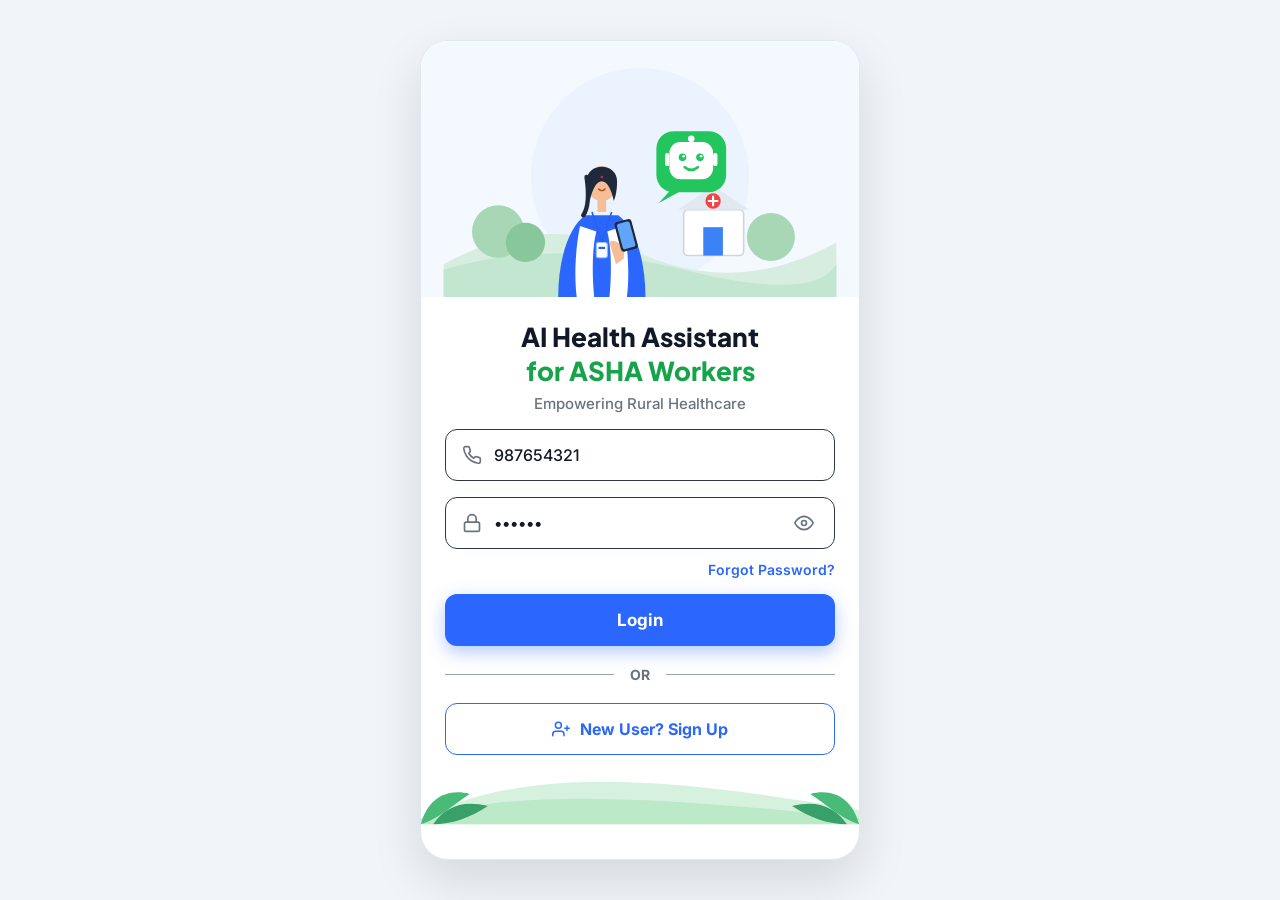
==== commit 0f21ca25: "feat: add default values 987654321 and pass12 to login form" ====
--- a/frontend/index.html
+++ b/frontend/index.html
@@ -32,7 +32,7 @@
           <img src="data:image/svg+xml;utf8,<svg xmlns='http://www.w3.org/2000/svg' viewBox='0 0 100 100'><circle cx='50' cy='50' r='50' fill='%23DCE7FE'/><circle cx='50' cy='36' r='20' fill='%23F4B58A'/><path d='M30 32 C30 18 70 18 70 32 C70 42 66 48 66 48 L34 48 Z' fill='%231F2937'/><path d='M22 92 C24 66 38 58 50 58 C62 58 76 66 78 92 Z' fill='%232B66FF'/><path d='M44 58 L56 58 L54 78 L46 78 Z' fill='%23FFFFFF'/></svg>" alt="ASHA Worker">
         </div>
         <div class="desktop-profile-info">
-          <span class="name">Arunima Raj</span>
+          <span class="name">ASHA Worker</span>
           <span class="role">ASHA Field Worker</span>
         </div>
       </div>
@@ -237,7 +237,7 @@
                   <path d="M22 16.92v3a2 2 0 0 1-2.18 2 19.79 19.79 0 0 1-8.63-3.07 19.5 19.5 0 0 1-6-6 19.79 19.79 0 0 1-3.07-8.67A2 2 0 0 1 4.11 2h3a2 2 0 0 1 2 1.72 12.84 12.84 0 0 0 .7 2.81 2 2 0 0 1-.45 2.11L8.09 9.91a16 16 0 0 0 6 6l1.27-1.27a2 2 0 0 1 2.11-.45 12.84 12.84 0 0 0 2.81.7A2 2 0 0 1 22 16.92z"/>
                 </svg>
               </span>
-              <input type="tel" id="loginPhone" class="auth-input" placeholder="Phone Number" value="9876543210" required>
+              <input type="tel" id="loginPhone" class="auth-input" placeholder="9876543210" value="987654321" required>
             </div>
 
             <!-- Password Input -->
@@ -248,7 +248,7 @@
                   <path d="M7 11V7a5 5 0 0 1 10 0v4"/>
                 </svg>
               </span>
-              <input type="password" id="loginPassword" class="auth-input" placeholder="Password" value="••••••••" required>
+              <input type="password" id="loginPassword" class="auth-input" placeholder="pass12" value="pass12" required>
               <button type="button" class="btn-toggle-eye" onclick="sakhiApp.togglePasswordVisibility('loginPassword', this)">
                 <svg width="20" height="20" viewBox="0 0 24 24" fill="none" stroke="#6B7280" stroke-width="2" stroke-linecap="round" stroke-linejoin="round">
                   <path d="M1 12s4-8 11-8 11 8 11 8-4 8-11 8-11-8-11-8z"/>
@@ -365,7 +365,7 @@
                   <div class="dash-card-left-bar bar-teal"></div>
                   <div class="dash-card-content">
                     <span class="dash-card-label">UPCOMING VISITS</span>
-                    <div class="dash-card-number text-teal" id="statUpcomingVisits">2</div>
+                    <div class="dash-card-number text-teal" id="statUpcomingVisits">—</div>
                     <span class="dash-card-sub">Scheduled this week · Tap to view</span>
                   </div>
                   <div class="dash-card-icon icon-teal-box">
@@ -383,7 +383,7 @@
                   <div class="dash-card-left-bar bar-crimson"></div>
                   <div class="dash-card-content">
                     <span class="dash-card-label">OVERDUE VISITS</span>
-                    <div class="dash-card-number text-crimson" id="statOverdueVisits">2</div>
+                    <div class="dash-card-number text-crimson" id="statOverdueVisits">—</div>
                     <span class="dash-card-sub">Require immediate visit · Tap to view</span>
                   </div>
                   <div class="dash-card-icon icon-crimson-box">
@@ -460,19 +460,19 @@
             <div class="home-quick-stats-section">
               <div class="section-header-row">
                 <h3 class="section-subheading">Field Register Summary</h3>
-                <span class="date-badge">Today: 21 Nov 2026</span>
+                <span class="date-badge" id="dashboardTodayDate">Today</span>
               </div>
               <div class="quick-stats-strip">
                 <div class="stat-mini-pill stat-blue">
-                  <span class="count" id="statMothersCount">9</span>
+                  <span class="count" id="statMothersCount">—</span>
                   <span class="label">Mothers Registered</span>
                 </div>
                 <div class="stat-mini-pill stat-purple">
-                  <span class="count" id="statBabiesCount">9</span>
+                  <span class="count" id="statBabiesCount">—</span>
                   <span class="label">Babies Tracked</span>
                 </div>
                 <div class="stat-mini-pill stat-orange">
-                  <span class="count">3</span>
+                  <span class="count" id="statDueThisWeek">—</span>
                   <span class="label">Due This Week</span>
                 </div>
               </div>
@@ -847,7 +847,7 @@
                 <polyline points="15 18 9 12 15 6"/>
               </svg>
             </button>
-            <h1 class="header-title" id="maternalDetailHeaderName">Lakshmi Nandhana</h1>
+            <h1 class="header-title" id="maternalDetailHeaderName">Mother Details</h1>
             <button class="header-more-btn" onclick="sakhiApp.showOptionsMenu('mother-detail')" aria-label="More Options">
               <svg width="24" height="24" viewBox="0 0 24 24" fill="#FFFFFF">
                 <circle cx="12" cy="5" r="2"/>
@@ -865,7 +865,7 @@
                   <img src="data:image/svg+xml;utf8,<svg xmlns='http://www.w3.org/2000/svg' viewBox='0 0 100 100'><circle cx='50' cy='50' r='48' fill='%23D4F4E4'/><circle cx='50' cy='38' r='18' fill='%23F4B58A'/><path d='M30 36 C30 20 70 20 70 36 C70 48 64 54 64 54 L36 54 Z' fill='%231F2937'/><path d='M20 94 C24 64 38 60 50 60 C62 60 76 64 80 94 Z' fill='%23FFFFFF'/><path d='M35 60 L65 94 L80 94 L50 60 Z' fill='%23F04D79'/><circle cx='50' cy='34' r='1.5' fill='%23DC2626'/></svg>" alt="Mother Avatar">
                 </div>
                 <div class="profile-details-column">
-                  <h2 class="profile-name" id="motherDetailName">Lakshmi Nandhana</h2>
+                  <h2 class="profile-name" id="motherDetailName">Mother Details</h2>
                   <p class="profile-meta-line" id="motherDetailMeta">Age : 30 &nbsp; Blood Group : O+</p>
                   <p class="profile-phone-line" id="motherDetailPhone">Phone Number :1234567891</p>
                   <div class="profile-badges-row">
@@ -1019,7 +1019,7 @@
                 <polyline points="15 18 9 12 15 6"/>
               </svg>
             </button>
-            <h1 class="header-title">Profile</h1>
+            <h1 class="header-title">Register Pregnancy</h1>
             <button class="header-more-btn" onclick="sakhiApp.showOptionsMenu('form')" aria-label="More Options">
               <svg width="24" height="24" viewBox="0 0 24 24" fill="#FFFFFF">
                 <circle cx="12" cy="5" r="2"/>
@@ -1030,86 +1030,24 @@
           </header>
 
           <form class="form-body-content" id="maternalProfileForm" onsubmit="sakhiApp.handleSaveMother(event)">
-            <!-- Avatar with Camera Badge -->
-            <div class="form-avatar-picker-wrap">
-              <div class="form-avatar-circle circle-mint">
-                <img id="motherFormAvatarImg" src="data:image/svg+xml;utf8,<svg xmlns='http://www.w3.org/2000/svg' viewBox='0 0 100 100'><circle cx='50' cy='50' r='48' fill='%23D4F4E4'/><circle cx='50' cy='38' r='18' fill='%23F4B58A'/><path d='M30 36 C30 20 70 20 70 36 C70 48 64 54 64 54 L36 54 Z' fill='%231F2937'/><path d='M20 94 C24 64 38 60 50 60 C62 60 76 64 80 94 Z' fill='%23FFFFFF'/><path d='M35 60 L65 94 L80 94 L50 60 Z' fill='%23F04D79'/></svg>" alt="Mother photo">
-                <div class="camera-badge-circle" onclick="sakhiApp.showToast('Upload photo from device camera or gallery')">
-                  <svg width="18" height="18" viewBox="0 0 24 24" fill="none" stroke="#374151" stroke-width="2" stroke-linecap="round">
-                    <path d="M23 19a2 2 0 0 1-2 2H3a2 2 0 0 1-2-2V8a2 2 0 0 1 2-2h4l2-3h6l2 3h4a2 2 0 0 1 2 2z"/>
-                    <circle cx="12" cy="13" r="4"/>
-                  </svg>
-                </div>
-              </div>
-            </div>
-
-            <!-- Full Name (Full width) -->
+            <h2 class="form-section-title">Register Pregnancy</h2>
+            <p class="form-helper-text">This creates a pregnancy record for an existing household beneficiary ID. Mother demographic details are maintained in the existing household register.</p>
             <div class="form-group-block">
-              <label class="form-field-label">Full Name</label>
-              <input type="text" id="motherFormName" class="form-input-box" placeholder="e.g. Lakshmi Nandhana" required>
-            </div>
-
-            <!-- Age | DOB | Phone Number (3 fields row) -->
-            <div class="form-fields-row-3">
+              <label class="form-field-label" for="motherFormBeneficiaryId">Household / Beneficiary ID</label>
+              <input type="text" id="motherFormBeneficiaryId" class="form-input-box" placeholder="Enter existing beneficiary ID" required>
+            </div>
+            <div class="form-fields-row-2">
               <div class="form-field-col">
-                <label class="form-field-label">Age</label>
-                <input type="number" id="motherFormAge" class="form-input-box" placeholder="30">
+                <label class="form-field-label" for="motherFormWeek">Gestational Week</label>
+                <input type="number" min="1" max="45" id="motherFormWeek" class="form-input-box" placeholder="e.g. 24" required>
               </div>
               <div class="form-field-col">
-                <label class="form-field-label">DOB</label>
-                <input type="text" id="motherFormDOB" class="form-input-box" placeholder="DD/MM/YYYY">
-              </div>
-              <div class="form-field-col flex-2">
-                <label class="form-field-label">Phone Number</label>
-                <input type="tel" id="motherFormPhone" class="form-input-box" placeholder="1234567891">
-              </div>
-            </div>
-
-            <!-- Address (Full width) -->
-            <div class="form-group-block">
-              <label class="form-field-label">Address</label>
-              <input type="text" id="motherFormAddress" class="form-input-box" placeholder="Village / Ward Address">
-            </div>
-
-            <!-- Due Date | Weight | Iron Tablets (3 fields row) -->
-            <div class="form-fields-row-3">
-              <div class="form-field-col">
-                <label class="form-field-label">Due Date</label>
-                <input type="text" id="motherFormDueDate" class="form-input-box" placeholder="28 Sep 2024">
-              </div>
-              <div class="form-field-col">
-                <label class="form-field-label">Weight</label>
-                <input type="text" id="motherFormWeight" class="form-input-box" placeholder="55 kg">
-              </div>
-              <div class="form-field-col flex-2 input-with-plus-wrap">
-                <label class="form-field-label">Iron Tablets</label>
-                <div class="input-relative-wrap">
-                  <input type="text" id="motherFormIron" class="form-input-box" placeholder="Regular">
-                  <button type="button" class="field-inside-plus-btn" onclick="sakhiApp.showToast('Log iron tablets dosage/schedule')">
-                    <svg width="18" height="18" viewBox="0 0 24 24" fill="none" stroke="#6B7280" stroke-width="2">
-                      <circle cx="12" cy="12" r="10"/>
-                      <line x1="12" y1="8" x2="12" y2="16"/>
-                      <line x1="8" y1="12" x2="16" y2="12"/>
-                    </svg>
-                  </button>
-                </div>
-              </div>
-            </div>
-
-            <!-- Blood Group | More Details Button -->
-            <div class="form-fields-row-2">
-              <div class="form-field-col flex-1">
-                <label class="form-field-label">Blood Group</label>
-                <input type="text" id="motherFormBlood" class="form-input-box" placeholder="O+">
-              </div>
-              <div class="form-field-col flex-2 flex-align-end">
-                <button type="button" class="btn-more-details-pink" onclick="sakhiApp.showToast('Opening clinical history and ANC records...')">More Details</button>
-              </div>
-            </div>
-
-            <!-- Save Prominent Pink Button -->
+                <label class="form-field-label" for="motherFormDueDate">Expected Delivery Date</label>
+                <input type="date" id="motherFormDueDate" class="form-input-box" required>
+              </div>
+            </div>
             <div class="form-submit-wrap">
-              <button type="submit" class="btn-full-pink btn-save-action">Save</button>
+              <button type="submit" class="btn-full-pink btn-save-action">Save Pregnancy Record</button>
             </div>
           </form>
         </div>
@@ -1224,7 +1162,7 @@
                   </div>
                 </div>
                 <div class="profile-details-column">
-                  <h2 class="profile-name" id="childDetailName">Rohan Kumar</h2>
+                  <h2 class="profile-name" id="childDetailName">Child Details</h2>
                   <p class="profile-meta-line" id="childDetailMeta">Age : 8 months : Male</p>
                   <p class="profile-phone-line" id="childDetailPhone">Phone Number :1234567891</p>
                   <div class="profile-badges-row">
@@ -1321,67 +1259,42 @@
           </header>
 
           <form class="form-body-content" id="babyProfileForm" onsubmit="sakhiApp.handleSaveBaby(event)">
-            <!-- Baby Avatar with Camera Badge -->
-            <div class="form-avatar-picker-wrap">
-              <div class="form-avatar-circle circle-baby-form">
-                <img id="babyFormAvatarImg" src="data:image/svg+xml;utf8,<svg xmlns='http://www.w3.org/2000/svg' viewBox='0 0 100 100'><circle cx='50' cy='50' r='48' fill='%23EDF2FE'/><circle cx='50' cy='42' r='20' fill='%23F6BE97'/><circle cx='43' cy='40' r='2' fill='%231F2937'/><circle cx='57' cy='40' r='2' fill='%231F2937'/><path d='M46 48 Q50 52 54 48' stroke='%23C2410C' stroke-width='2' stroke-linecap='round' fill='none'/><path d='M30 84 C30 64 70 64 70 84 Z' fill='%23FBBF24'/></svg>" alt="Baby photo">
-                <div class="camera-badge-circle" onclick="sakhiApp.showToast('Upload photo from device camera or gallery')">
-                  <svg width="18" height="18" viewBox="0 0 24 24" fill="none" stroke="#374151" stroke-width="2" stroke-linecap="round">
-                    <path d="M23 19a2 2 0 0 1-2 2H3a2 2 0 0 1-2-2V8a2 2 0 0 1 2-2h4l2-3h6l2 3h4a2 2 0 0 1 2 2z"/>
-                    <circle cx="12" cy="13" r="4"/>
-                  </svg>
-                </div>
-              </div>
-            </div>
-
-            <!-- Full Name (Full width) -->
+            <h2 class="form-section-title">Register Child</h2>
+            <p class="form-helper-text">A child must be linked to an existing household beneficiary ID. Dates must be supplied in DD-MM-YYYY format.</p>
             <div class="form-group-block">
-              <label class="form-field-label">Full Name</label>
-              <input type="text" id="babyFormName" class="form-input-box" placeholder="e.g. Rohan Kumar" required>
-            </div>
-
-            <!-- Gender | DOB | Phone Number (3 fields row) -->
-            <div class="form-fields-row-3">
+              <label class="form-field-label" for="babyFormBeneficiaryId">Household / Beneficiary ID</label>
+              <input type="text" id="babyFormBeneficiaryId" class="form-input-box" placeholder="Enter existing beneficiary ID" required>
+            </div>
+            <div class="form-group-block">
+              <label class="form-field-label" for="babyFormName">Child Name</label>
+              <input type="text" id="babyFormName" class="form-input-box" placeholder="Child full name" required>
+            </div>
+            <div class="form-fields-row-2">
               <div class="form-field-col">
-                <label class="form-field-label">Gender</label>
-                <input type="text" id="babyFormGender" class="form-input-box" placeholder="Male">
+                <label class="form-field-label" for="babyFormGender">Gender (M/F)</label>
+                <select id="babyFormGender" class="form-input-box" required>
+                  <option value="">Select gender</option>
+                  <option value="M">Male</option>
+                  <option value="F">Female</option>
+                </select>
               </div>
               <div class="form-field-col">
-                <label class="form-field-label">DOB</label>
-                <input type="text" id="babyFormDOB" class="form-input-box" placeholder="DD/MM/YYYY">
-              </div>
-              <div class="form-field-col flex-2">
-                <label class="form-field-label">Phone Number</label>
-                <input type="tel" id="babyFormPhone" class="form-input-box" placeholder="1234567891">
-              </div>
-            </div>
-
-            <!-- Address (Full width) -->
-            <div class="form-group-block">
-              <label class="form-field-label">Address</label>
-              <input type="text" id="babyFormAddress" class="form-input-box" placeholder="Village / Ward Address">
-            </div>
-
-            <!-- Parent/Gardian Name (Full width) -->
-            <div class="form-group-block">
-              <label class="form-field-label">Parent/Gardian Name</label>
-              <input type="text" id="babyFormGuardian" class="form-input-box" placeholder="e.g. Suresh Kumar">
-            </div>
-
-            <!-- Blood Group | More Details Button -->
+                <label class="form-field-label" for="babyFormDOB">Date of Birth</label>
+                <input type="text" id="babyFormDOB" class="form-input-box" placeholder="DD-MM-YYYY" required>
+              </div>
+            </div>
             <div class="form-fields-row-2">
-              <div class="form-field-col flex-1">
-                <label class="form-field-label">Blood Group</label>
-                <input type="text" id="babyFormBlood" class="form-input-box" placeholder="B+">
-              </div>
-              <div class="form-field-col flex-2 flex-align-end">
-                <button type="button" class="btn-more-details-purple" onclick="sakhiApp.showToast('Opening birth weight, APGAR score & immunization history...')">More Details</button>
-              </div>
-            </div>
-
-            <!-- Save Prominent Purple Button -->
+              <div class="form-field-col">
+                <label class="form-field-label" for="babyFormWeight">Weight (kg)</label>
+                <input type="number" min="0.1" step="0.01" id="babyFormWeight" class="form-input-box" placeholder="e.g. 3.2" required>
+              </div>
+              <div class="form-field-col">
+                <label class="form-field-label" for="babyFormNextVisit">Next Visit (DD-MM-YYYY)</label>
+                <input type="text" id="babyFormNextVisit" class="form-input-box" placeholder="DD-MM-YYYY" required>
+              </div>
+            </div>
             <div class="form-submit-wrap">
-              <button type="submit" class="btn-full-purple btn-save-action">Save</button>
+              <button type="submit" class="btn-full-purple btn-save-action">Save Child Record</button>
             </div>
           </form>
         </div>
@@ -1453,41 +1366,6 @@
               </div>
             </div>
 
-            <!-- Demo Pre-loaded message matching screenshot -->
-            <div class="chat-row user-row">
-              <div class="bubble-avatar-mini user-mini-avatar">
-                <img src="data:image/svg+xml;utf8,<svg xmlns='http://www.w3.org/2000/svg' viewBox='0 0 100 100'><circle cx='50' cy='50' r='50' fill='%23D4F4E4'/><circle cx='50' cy='38' r='18' fill='%23F4B58A'/><path d='M30 36 C30 20 70 20 70 36 C70 48 64 54 64 54 L36 54 Z' fill='%231F2937'/><path d='M20 94 C24 64 38 60 50 60 C62 60 76 64 80 94 Z' fill='%23FFFFFF'/><path d='M35 60 L65 94 L80 94 L50 60 Z' fill='%23F04D79'/></svg>" alt="ASHA Worker">
-              </div>
-              <div class="chat-bubble user-bubble">
-                <p class="bubble-text">A pregnant women missed her iron tablets.what should i do?</p>
-                <div class="bubble-meta">
-                  <span class="bubble-time">09:32 AM</span>
-                  <span class="bubble-ticks">
-                    <svg width="14" height="14" viewBox="0 0 24 24" fill="none" stroke="#22C55E" stroke-width="2.5"><polyline points="18 6 9 17 4 12"/><polyline points="22 10 13 21 8 16"/></svg>
-                  </span>
-                </div>
-              </div>
-            </div>
-
-            <!-- Bot Response matching screenshot -->
-            <div class="chat-row bot-row">
-              <div class="bubble-avatar-mini bot-mini-avatar">
-                <svg width="20" height="20" viewBox="0 0 24 24" fill="#2B66FF">
-                  <rect x="5" y="7" width="14" height="12" rx="4"/>
-                  <circle cx="9" cy="12" r="1.2" fill="#FFFFFF"/>
-                  <circle cx="15" cy="12" r="1.2" fill="#FFFFFF"/>
-                  <path d="M9 15h6" stroke="#FFFFFF" stroke-width="1.5" stroke-linecap="round"/>
-                </svg>
-              </div>
-              <div class="chat-bubble bot-bubble">
-                <p class="bubble-text">Iron tablets help prevent anemia in pregnant women. Encourage her to take it daily after food. If she feels symptoms like dizziness, weakness or nausea, suggest her to consult a doctor.</p>
-                <div class="bubble-meta">
-                  <span class="bubble-time">09:32 AM</span>
-                </div>
-              </div>
-            </div>
-          </div>
-
           <!-- Bottom Floating Input Bar -->
           <div class="chat-bottom-input-bar">
             <div class="chat-input-pill">
@@ -1553,17 +1431,17 @@
               <!-- Top Profile Card -->
               <div class="worker-card-white">
                 <div class="worker-avatar-circle">
-                  <img src="data:image/svg+xml;utf8,<svg xmlns='http://www.w3.org/2000/svg' viewBox='0 0 100 100'><circle cx='50' cy='50' r='50' fill='%23DCE7FE'/><circle cx='50' cy='36' r='20' fill='%23F4B58A'/><path d='M30 32 C30 18 70 18 70 32 C70 42 66 48 66 48 L34 48 Z' fill='%231F2937'/><path d='M22 92 C24 66 38 58 50 58 C62 58 76 66 78 92 Z' fill='%232B66FF'/><path d='M44 58 L56 58 L54 78 L46 78 Z' fill='%23FFFFFF'/></svg>" alt="Arunima Raj">
+                  <img src="data:image/svg+xml;utf8,<svg xmlns='http://www.w3.org/2000/svg' viewBox='0 0 100 100'><circle cx='50' cy='50' r='50' fill='%23DCE7FE'/><circle cx='50' cy='36' r='20' fill='%23F4B58A'/><path d='M30 32 C30 18 70 18 70 32 C70 42 66 48 66 48 L34 48 Z' fill='%231F2937'/><path d='M22 92 C24 66 38 58 50 58 C62 58 76 66 78 92 Z' fill='%232B66FF'/><path d='M44 58 L56 58 L54 78 L46 78 Z' fill='%23FFFFFF'/></svg>" alt="ASHA Worker">
                 </div>
                 <div class="worker-info-column">
-                  <h2 class="worker-name" id="workerProfileName">Arunima Raj</h2>
+                  <h2 class="worker-name" id="workerProfileName">ASHA Worker</h2>
                   <div class="worker-meta-row">
                     <svg width="16" height="16" viewBox="0 0 24 24" fill="none" stroke="#6B7280" stroke-width="2" stroke-linecap="round"><path d="M22 16.92v3a2 2 0 0 1-2.18 2 19.79 19.79 0 0 1-8.63-3.07 19.5 19.5 0 0 1-6-6 19.79 19.79 0 0 1-3.07-8.67A2 2 0 0 1 4.11 2h3a2 2 0 0 1 2 1.72 12.84 12.84 0 0 0 .7 2.81 2 2 0 0 1-.45 2.11L8.09 9.91a16 16 0 0 0 6 6l1.27-1.27a2 2 0 0 1 2.11-.45 12.84 12.84 0 0 0 2.81.7A2 2 0 0 1 22 16.92z"/></svg>
-                    <span id="workerProfilePhone">9876543210</span>
+                    <span id="workerProfilePhone">Not available</span>
                   </div>
                   <div class="worker-meta-row">
                     <svg width="16" height="16" viewBox="0 0 24 24" fill="none" stroke="#6B7280" stroke-width="2" stroke-linecap="round"><path d="M21 10c0 7-9 13-9 13s-9-6-9-13a9 9 0 0 1 18 0z"/><circle cx="12" cy="10" r="3"/></svg>
-                    <span id="workerProfileLocation">Bangalore, Karnataka</span>
+                    <span id="workerProfileLocation">Not available</span>
                   </div>
                   <div class="worker-edit-wrap">
                     <button class="btn-worker-edit" onclick="sakhiApp.showToast('Profile editing enabled for ASHA field worker')">Edit</button>
@@ -1594,7 +1472,7 @@
                       <svg width="18" height="18" viewBox="0 0 24 24" fill="none" stroke="#3B82F6" stroke-width="2"><path d="M20 21v-2a4 4 0 0 0-4-4H8a4 4 0 0 0-4 4v2"/><circle cx="12" cy="7" r="4"/></svg>
                     </span>
                     <span class="details-label">Full Name</span>
-                    <span class="details-value">ASHA Worker</span>
+                    <span class="details-value" id="workerProfileFullName">Not available</span>
                   </div>
 
                   <div class="details-row">
@@ -1602,7 +1480,7 @@
                       <svg width="18" height="18" viewBox="0 0 24 24" fill="none" stroke="#3B82F6" stroke-width="2"><path d="M4 4h16c1.1 0 2 .9 2 2v12c0 1.1-.9 2-2 2H4c-1.1 0-2-.9-2-2V6c0-1.1.9-2 2-2z"/><polyline points="22,6 12,13 2,6"/></svg>
                     </span>
                     <span class="details-label">Email Address</span>
-                    <span class="details-value">asha.worker@gmail.com</span>
+                    <span class="details-value" id="workerProfileEmail">Not available</span>
                   </div>
 
                   <div class="details-row">
@@ -1610,7 +1488,7 @@
                       <svg width="18" height="18" viewBox="0 0 24 24" fill="none" stroke="#3B82F6" stroke-width="2"><path d="M22 16.92v3a2 2 0 0 1-2.18 2 19.79 19.79 0 0 1-8.63-3.07 19.5 19.5 0 0 1-6-6 19.79 19.79 0 0 1-3.07-8.67A2 2 0 0 1 4.11 2h3a2 2 0 0 1 2 1.72 12.84 12.84 0 0 0 .7 2.81 2 2 0 0 1-.45 2.11L8.09 9.91a16 16 0 0 0 6 6l1.27-1.27a2 2 0 0 1 2.11-.45 12.84 12.84 0 0 0 2.81.7A2 2 0 0 1 22 16.92z"/></svg>
                     </span>
                     <span class="details-label">Phone Number</span>
-                    <span class="details-value">9876543210</span>
+                    <span class="details-value" id="workerProfilePhoneOverview">Not available</span>
                   </div>
 
                   <div class="details-row">
@@ -1618,7 +1496,7 @@
                       <svg width="18" height="18" viewBox="0 0 24 24" fill="none" stroke="#3B82F6" stroke-width="2"><rect x="3" y="4" width="18" height="18" rx="2" ry="2"/><line x1="16" y1="2" x2="16" y2="6"/><line x1="8" y1="2" x2="8" y2="6"/><line x1="3" y1="10" x2="21" y2="10"/></svg>
                     </span>
                     <span class="details-label">Date of Birth</span>
-                    <span class="details-value">12 Jan 1995</span>
+                    <span class="details-value" id="workerProfileDob">Not available</span>
                   </div>
 
                   <div class="details-row">
@@ -1626,7 +1504,7 @@
                       <svg width="18" height="18" viewBox="0 0 24 24" fill="none" stroke="#3B82F6" stroke-width="2"><path d="M21 10c0 7-9 13-9 13s-9-6-9-13a9 9 0 0 1 18 0z"/><circle cx="12" cy="10" r="3"/></svg>
                     </span>
                     <span class="details-label">Address</span>
-                    <span class="details-value">Bangalore, Karnataka</span>
+                    <span class="details-value" id="workerProfileAddress">Not available</span>
                   </div>
                 </div>
               </div>
@@ -1939,6 +1817,16 @@
   <!-- Toast Notification Container -->
   <div class="toast-container" id="toastContainer"></div>
 
+  <script>
+    (function () {
+      const params = new URLSearchParams(window.location.search);
+      const apiParam = params.get("api");
+      if (apiParam) {
+        localStorage.setItem("SAKHI_API_BASE", apiParam.replace(/\/+$/, ""));
+      }
+      window.SAKHI_API_BASE = localStorage.getItem("SAKHI_API_BASE") || window.SAKHI_API_BASE || "";
+    })();
+  </script>
   <script src="app.js"></script>
 </body>
 </html>
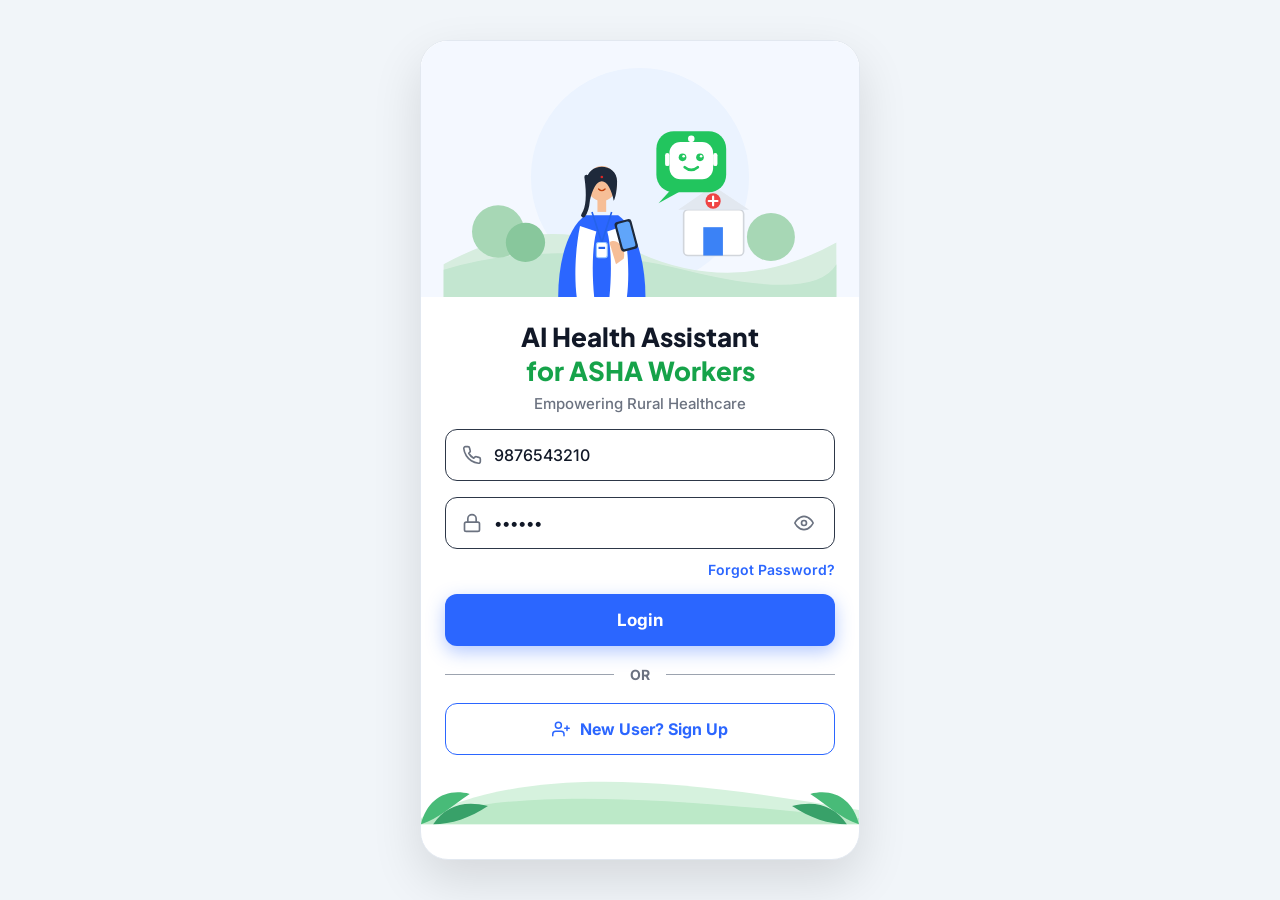
==== commit eb4d4142: "Fix phone number input value in index.html" ====
--- a/frontend/index.html
+++ b/frontend/index.html
@@ -237,7 +237,7 @@
                   <path d="M22 16.92v3a2 2 0 0 1-2.18 2 19.79 19.79 0 0 1-8.63-3.07 19.5 19.5 0 0 1-6-6 19.79 19.79 0 0 1-3.07-8.67A2 2 0 0 1 4.11 2h3a2 2 0 0 1 2 1.72 12.84 12.84 0 0 0 .7 2.81 2 2 0 0 1-.45 2.11L8.09 9.91a16 16 0 0 0 6 6l1.27-1.27a2 2 0 0 1 2.11-.45 12.84 12.84 0 0 0 2.81.7A2 2 0 0 1 22 16.92z"/>
                 </svg>
               </span>
-              <input type="tel" id="loginPhone" class="auth-input" placeholder="9876543210" value="987654321" required>
+              <input type="tel" id="loginPhone" class="auth-input" placeholder="9876543210" value="9876543210" required>
             </div>
 
             <!-- Password Input -->
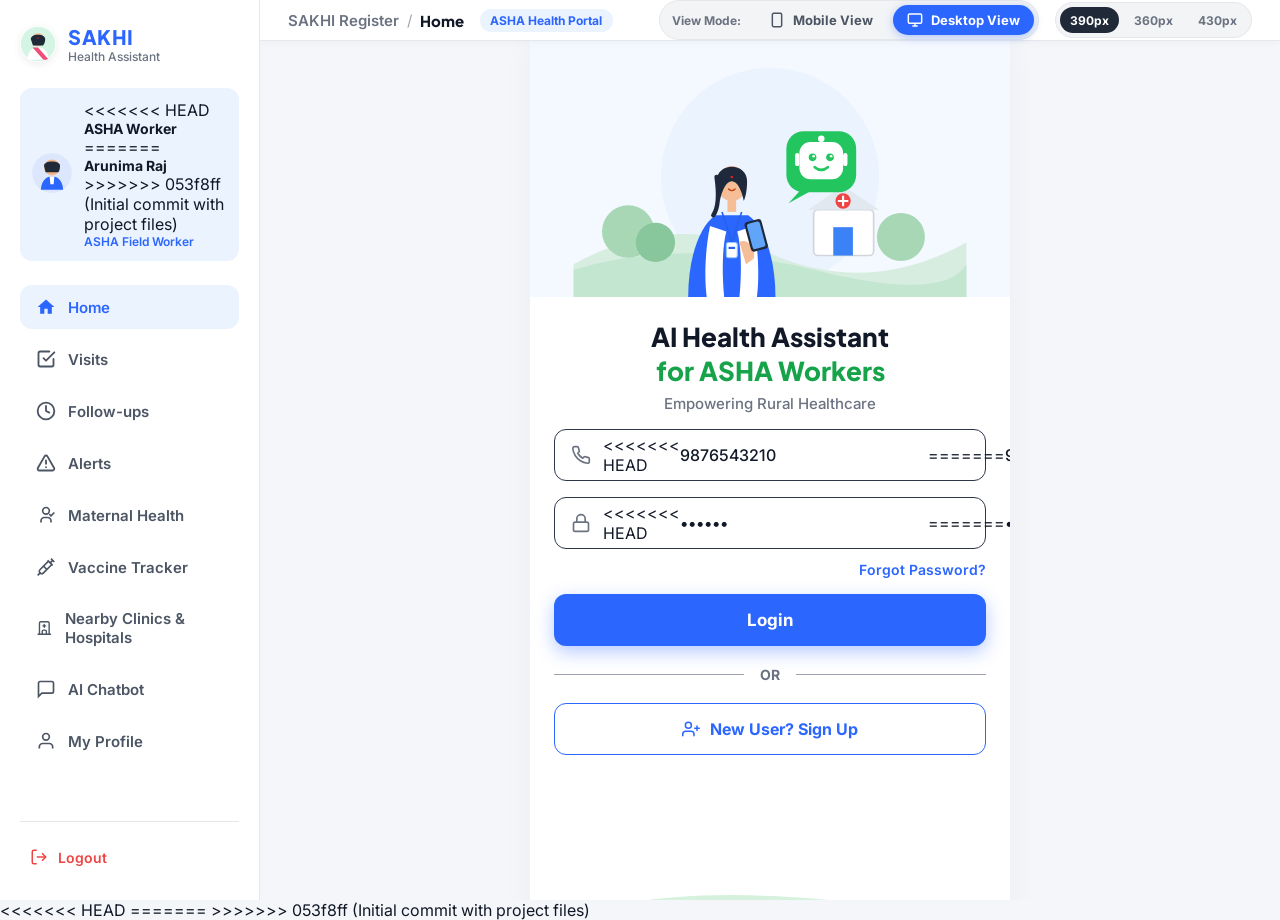
==== commit 14990305: "Clean duplicate/backup files; improve .gitignore" ====
--- a/frontend/index.html
+++ b/frontend/index.html
@@ -32,7 +32,11 @@
           <img src="data:image/svg+xml;utf8,<svg xmlns='http://www.w3.org/2000/svg' viewBox='0 0 100 100'><circle cx='50' cy='50' r='50' fill='%23DCE7FE'/><circle cx='50' cy='36' r='20' fill='%23F4B58A'/><path d='M30 32 C30 18 70 18 70 32 C70 42 66 48 66 48 L34 48 Z' fill='%231F2937'/><path d='M22 92 C24 66 38 58 50 58 C62 58 76 66 78 92 Z' fill='%232B66FF'/><path d='M44 58 L56 58 L54 78 L46 78 Z' fill='%23FFFFFF'/></svg>" alt="ASHA Worker">
         </div>
         <div class="desktop-profile-info">
+<<<<<<< HEAD
           <span class="name">ASHA Worker</span>
+=======
+          <span class="name">Arunima Raj</span>
+>>>>>>> 053f8ff (Initial commit with project files)
           <span class="role">ASHA Field Worker</span>
         </div>
       </div>
@@ -237,7 +241,11 @@
                   <path d="M22 16.92v3a2 2 0 0 1-2.18 2 19.79 19.79 0 0 1-8.63-3.07 19.5 19.5 0 0 1-6-6 19.79 19.79 0 0 1-3.07-8.67A2 2 0 0 1 4.11 2h3a2 2 0 0 1 2 1.72 12.84 12.84 0 0 0 .7 2.81 2 2 0 0 1-.45 2.11L8.09 9.91a16 16 0 0 0 6 6l1.27-1.27a2 2 0 0 1 2.11-.45 12.84 12.84 0 0 0 2.81.7A2 2 0 0 1 22 16.92z"/>
                 </svg>
               </span>
+<<<<<<< HEAD
               <input type="tel" id="loginPhone" class="auth-input" placeholder="9876543210" value="9876543210" required>
+=======
+              <input type="tel" id="loginPhone" class="auth-input" placeholder="Phone Number" value="9876543210" required>
+>>>>>>> 053f8ff (Initial commit with project files)
             </div>
 
             <!-- Password Input -->
@@ -248,7 +256,11 @@
                   <path d="M7 11V7a5 5 0 0 1 10 0v4"/>
                 </svg>
               </span>
+<<<<<<< HEAD
               <input type="password" id="loginPassword" class="auth-input" placeholder="pass12" value="pass12" required>
+=======
+              <input type="password" id="loginPassword" class="auth-input" placeholder="Password" value="pass12" required>
+>>>>>>> 053f8ff (Initial commit with project files)
               <button type="button" class="btn-toggle-eye" onclick="sakhiApp.togglePasswordVisibility('loginPassword', this)">
                 <svg width="20" height="20" viewBox="0 0 24 24" fill="none" stroke="#6B7280" stroke-width="2" stroke-linecap="round" stroke-linejoin="round">
                   <path d="M1 12s4-8 11-8 11 8 11 8-4 8-11 8-11-8-11-8z"/>
@@ -365,7 +377,11 @@
                   <div class="dash-card-left-bar bar-teal"></div>
                   <div class="dash-card-content">
                     <span class="dash-card-label">UPCOMING VISITS</span>
+<<<<<<< HEAD
                     <div class="dash-card-number text-teal" id="statUpcomingVisits">—</div>
+=======
+                    <div class="dash-card-number text-teal" id="statUpcomingVisits">2</div>
+>>>>>>> 053f8ff (Initial commit with project files)
                     <span class="dash-card-sub">Scheduled this week · Tap to view</span>
                   </div>
                   <div class="dash-card-icon icon-teal-box">
@@ -383,7 +399,11 @@
                   <div class="dash-card-left-bar bar-crimson"></div>
                   <div class="dash-card-content">
                     <span class="dash-card-label">OVERDUE VISITS</span>
+<<<<<<< HEAD
                     <div class="dash-card-number text-crimson" id="statOverdueVisits">—</div>
+=======
+                    <div class="dash-card-number text-crimson" id="statOverdueVisits">2</div>
+>>>>>>> 053f8ff (Initial commit with project files)
                     <span class="dash-card-sub">Require immediate visit · Tap to view</span>
                   </div>
                   <div class="dash-card-icon icon-crimson-box">
@@ -460,6 +480,7 @@
             <div class="home-quick-stats-section">
               <div class="section-header-row">
                 <h3 class="section-subheading">Field Register Summary</h3>
+<<<<<<< HEAD
                 <span class="date-badge" id="dashboardTodayDate">Today</span>
               </div>
               <div class="quick-stats-strip">
@@ -473,6 +494,21 @@
                 </div>
                 <div class="stat-mini-pill stat-orange">
                   <span class="count" id="statDueThisWeek">—</span>
+=======
+                <span class="date-badge">Today: 21 Nov 2026</span>
+              </div>
+              <div class="quick-stats-strip">
+                <div class="stat-mini-pill stat-blue">
+                  <span class="count" id="statMothersCount">9</span>
+                  <span class="label">Mothers Registered</span>
+                </div>
+                <div class="stat-mini-pill stat-purple">
+                  <span class="count" id="statBabiesCount">9</span>
+                  <span class="label">Babies Tracked</span>
+                </div>
+                <div class="stat-mini-pill stat-orange">
+                  <span class="count">3</span>
+>>>>>>> 053f8ff (Initial commit with project files)
                   <span class="label">Due This Week</span>
                 </div>
               </div>
@@ -847,7 +883,11 @@
                 <polyline points="15 18 9 12 15 6"/>
               </svg>
             </button>
+<<<<<<< HEAD
             <h1 class="header-title" id="maternalDetailHeaderName">Mother Details</h1>
+=======
+            <h1 class="header-title" id="maternalDetailHeaderName">Lakshmi Nandhana</h1>
+>>>>>>> 053f8ff (Initial commit with project files)
             <button class="header-more-btn" onclick="sakhiApp.showOptionsMenu('mother-detail')" aria-label="More Options">
               <svg width="24" height="24" viewBox="0 0 24 24" fill="#FFFFFF">
                 <circle cx="12" cy="5" r="2"/>
@@ -865,7 +905,11 @@
                   <img src="data:image/svg+xml;utf8,<svg xmlns='http://www.w3.org/2000/svg' viewBox='0 0 100 100'><circle cx='50' cy='50' r='48' fill='%23D4F4E4'/><circle cx='50' cy='38' r='18' fill='%23F4B58A'/><path d='M30 36 C30 20 70 20 70 36 C70 48 64 54 64 54 L36 54 Z' fill='%231F2937'/><path d='M20 94 C24 64 38 60 50 60 C62 60 76 64 80 94 Z' fill='%23FFFFFF'/><path d='M35 60 L65 94 L80 94 L50 60 Z' fill='%23F04D79'/><circle cx='50' cy='34' r='1.5' fill='%23DC2626'/></svg>" alt="Mother Avatar">
                 </div>
                 <div class="profile-details-column">
+<<<<<<< HEAD
                   <h2 class="profile-name" id="motherDetailName">Mother Details</h2>
+=======
+                  <h2 class="profile-name" id="motherDetailName">Lakshmi Nandhana</h2>
+>>>>>>> 053f8ff (Initial commit with project files)
                   <p class="profile-meta-line" id="motherDetailMeta">Age : 30 &nbsp; Blood Group : O+</p>
                   <p class="profile-phone-line" id="motherDetailPhone">Phone Number :1234567891</p>
                   <div class="profile-badges-row">
@@ -1019,7 +1063,11 @@
                 <polyline points="15 18 9 12 15 6"/>
               </svg>
             </button>
+<<<<<<< HEAD
             <h1 class="header-title">Register Pregnancy</h1>
+=======
+            <h1 class="header-title">Profile</h1>
+>>>>>>> 053f8ff (Initial commit with project files)
             <button class="header-more-btn" onclick="sakhiApp.showOptionsMenu('form')" aria-label="More Options">
               <svg width="24" height="24" viewBox="0 0 24 24" fill="#FFFFFF">
                 <circle cx="12" cy="5" r="2"/>
@@ -1030,6 +1078,7 @@
           </header>
 
           <form class="form-body-content" id="maternalProfileForm" onsubmit="sakhiApp.handleSaveMother(event)">
+<<<<<<< HEAD
             <h2 class="form-section-title">Register Pregnancy</h2>
             <p class="form-helper-text">This creates a pregnancy record for an existing household beneficiary ID. Mother demographic details are maintained in the existing household register.</p>
             <div class="form-group-block">
@@ -1048,6 +1097,88 @@
             </div>
             <div class="form-submit-wrap">
               <button type="submit" class="btn-full-pink btn-save-action">Save Pregnancy Record</button>
+=======
+            <!-- Avatar with Camera Badge -->
+            <div class="form-avatar-picker-wrap">
+              <div class="form-avatar-circle circle-mint">
+                <img id="motherFormAvatarImg" src="data:image/svg+xml;utf8,<svg xmlns='http://www.w3.org/2000/svg' viewBox='0 0 100 100'><circle cx='50' cy='50' r='48' fill='%23D4F4E4'/><circle cx='50' cy='38' r='18' fill='%23F4B58A'/><path d='M30 36 C30 20 70 20 70 36 C70 48 64 54 64 54 L36 54 Z' fill='%231F2937'/><path d='M20 94 C24 64 38 60 50 60 C62 60 76 64 80 94 Z' fill='%23FFFFFF'/><path d='M35 60 L65 94 L80 94 L50 60 Z' fill='%23F04D79'/></svg>" alt="Mother photo">
+                <div class="camera-badge-circle" onclick="sakhiApp.showToast('Upload photo from device camera or gallery')">
+                  <svg width="18" height="18" viewBox="0 0 24 24" fill="none" stroke="#374151" stroke-width="2" stroke-linecap="round">
+                    <path d="M23 19a2 2 0 0 1-2 2H3a2 2 0 0 1-2-2V8a2 2 0 0 1 2-2h4l2-3h6l2 3h4a2 2 0 0 1 2 2z"/>
+                    <circle cx="12" cy="13" r="4"/>
+                  </svg>
+                </div>
+              </div>
+            </div>
+
+            <!-- Full Name (Full width) -->
+            <div class="form-group-block">
+              <label class="form-field-label">Full Name</label>
+              <input type="text" id="motherFormName" class="form-input-box" placeholder="e.g. Lakshmi Nandhana" required>
+            </div>
+
+            <!-- Age | DOB | Phone Number (3 fields row) -->
+            <div class="form-fields-row-3">
+              <div class="form-field-col">
+                <label class="form-field-label">Age</label>
+                <input type="number" id="motherFormAge" class="form-input-box" placeholder="30">
+              </div>
+              <div class="form-field-col">
+                <label class="form-field-label">DOB</label>
+                <input type="text" id="motherFormDOB" class="form-input-box" placeholder="DD/MM/YYYY">
+              </div>
+              <div class="form-field-col flex-2">
+                <label class="form-field-label">Phone Number</label>
+                <input type="tel" id="motherFormPhone" class="form-input-box" placeholder="1234567891">
+              </div>
+            </div>
+
+            <!-- Address (Full width) -->
+            <div class="form-group-block">
+              <label class="form-field-label">Address</label>
+              <input type="text" id="motherFormAddress" class="form-input-box" placeholder="Village / Ward Address">
+            </div>
+
+            <!-- Due Date | Weight | Iron Tablets (3 fields row) -->
+            <div class="form-fields-row-3">
+              <div class="form-field-col">
+                <label class="form-field-label">Due Date</label>
+                <input type="text" id="motherFormDueDate" class="form-input-box" placeholder="28 Sep 2024">
+              </div>
+              <div class="form-field-col">
+                <label class="form-field-label">Weight</label>
+                <input type="text" id="motherFormWeight" class="form-input-box" placeholder="55 kg">
+              </div>
+              <div class="form-field-col flex-2 input-with-plus-wrap">
+                <label class="form-field-label">Iron Tablets</label>
+                <div class="input-relative-wrap">
+                  <input type="text" id="motherFormIron" class="form-input-box" placeholder="Regular">
+                  <button type="button" class="field-inside-plus-btn" onclick="sakhiApp.showToast('Log iron tablets dosage/schedule')">
+                    <svg width="18" height="18" viewBox="0 0 24 24" fill="none" stroke="#6B7280" stroke-width="2">
+                      <circle cx="12" cy="12" r="10"/>
+                      <line x1="12" y1="8" x2="12" y2="16"/>
+                      <line x1="8" y1="12" x2="16" y2="12"/>
+                    </svg>
+                  </button>
+                </div>
+              </div>
+            </div>
+
+            <!-- Blood Group | More Details Button -->
+            <div class="form-fields-row-2">
+              <div class="form-field-col flex-1">
+                <label class="form-field-label">Blood Group</label>
+                <input type="text" id="motherFormBlood" class="form-input-box" placeholder="O+">
+              </div>
+              <div class="form-field-col flex-2 flex-align-end">
+                <button type="button" class="btn-more-details-pink" onclick="sakhiApp.showToast('Opening clinical history and ANC records...')">More Details</button>
+              </div>
+            </div>
+
+            <!-- Save Prominent Pink Button -->
+            <div class="form-submit-wrap">
+              <button type="submit" class="btn-full-pink btn-save-action">Save</button>
+>>>>>>> 053f8ff (Initial commit with project files)
             </div>
           </form>
         </div>
@@ -1162,7 +1293,11 @@
                   </div>
                 </div>
                 <div class="profile-details-column">
+<<<<<<< HEAD
                   <h2 class="profile-name" id="childDetailName">Child Details</h2>
+=======
+                  <h2 class="profile-name" id="childDetailName">Rohan Kumar</h2>
+>>>>>>> 053f8ff (Initial commit with project files)
                   <p class="profile-meta-line" id="childDetailMeta">Age : 8 months : Male</p>
                   <p class="profile-phone-line" id="childDetailPhone">Phone Number :1234567891</p>
                   <div class="profile-badges-row">
@@ -1259,6 +1394,7 @@
           </header>
 
           <form class="form-body-content" id="babyProfileForm" onsubmit="sakhiApp.handleSaveBaby(event)">
+<<<<<<< HEAD
             <h2 class="form-section-title">Register Child</h2>
             <p class="form-helper-text">A child must be linked to an existing household beneficiary ID. Dates must be supplied in DD-MM-YYYY format.</p>
             <div class="form-group-block">
@@ -1295,6 +1431,69 @@
             </div>
             <div class="form-submit-wrap">
               <button type="submit" class="btn-full-purple btn-save-action">Save Child Record</button>
+=======
+            <!-- Baby Avatar with Camera Badge -->
+            <div class="form-avatar-picker-wrap">
+              <div class="form-avatar-circle circle-baby-form">
+                <img id="babyFormAvatarImg" src="data:image/svg+xml;utf8,<svg xmlns='http://www.w3.org/2000/svg' viewBox='0 0 100 100'><circle cx='50' cy='50' r='48' fill='%23EDF2FE'/><circle cx='50' cy='42' r='20' fill='%23F6BE97'/><circle cx='43' cy='40' r='2' fill='%231F2937'/><circle cx='57' cy='40' r='2' fill='%231F2937'/><path d='M46 48 Q50 52 54 48' stroke='%23C2410C' stroke-width='2' stroke-linecap='round' fill='none'/><path d='M30 84 C30 64 70 64 70 84 Z' fill='%23FBBF24'/></svg>" alt="Baby photo">
+                <div class="camera-badge-circle" onclick="sakhiApp.showToast('Upload photo from device camera or gallery')">
+                  <svg width="18" height="18" viewBox="0 0 24 24" fill="none" stroke="#374151" stroke-width="2" stroke-linecap="round">
+                    <path d="M23 19a2 2 0 0 1-2 2H3a2 2 0 0 1-2-2V8a2 2 0 0 1 2-2h4l2-3h6l2 3h4a2 2 0 0 1 2 2z"/>
+                    <circle cx="12" cy="13" r="4"/>
+                  </svg>
+                </div>
+              </div>
+            </div>
+
+            <!-- Full Name (Full width) -->
+            <div class="form-group-block">
+              <label class="form-field-label">Full Name</label>
+              <input type="text" id="babyFormName" class="form-input-box" placeholder="e.g. Rohan Kumar" required>
+            </div>
+
+            <!-- Gender | DOB | Phone Number (3 fields row) -->
+            <div class="form-fields-row-3">
+              <div class="form-field-col">
+                <label class="form-field-label">Gender</label>
+                <input type="text" id="babyFormGender" class="form-input-box" placeholder="Male">
+              </div>
+              <div class="form-field-col">
+                <label class="form-field-label">DOB</label>
+                <input type="text" id="babyFormDOB" class="form-input-box" placeholder="DD/MM/YYYY">
+              </div>
+              <div class="form-field-col flex-2">
+                <label class="form-field-label">Phone Number</label>
+                <input type="tel" id="babyFormPhone" class="form-input-box" placeholder="1234567891">
+              </div>
+            </div>
+
+            <!-- Address (Full width) -->
+            <div class="form-group-block">
+              <label class="form-field-label">Address</label>
+              <input type="text" id="babyFormAddress" class="form-input-box" placeholder="Village / Ward Address">
+            </div>
+
+            <!-- Parent/Gardian Name (Full width) -->
+            <div class="form-group-block">
+              <label class="form-field-label">Parent/Gardian Name</label>
+              <input type="text" id="babyFormGuardian" class="form-input-box" placeholder="e.g. Suresh Kumar">
+            </div>
+
+            <!-- Blood Group | More Details Button -->
+            <div class="form-fields-row-2">
+              <div class="form-field-col flex-1">
+                <label class="form-field-label">Blood Group</label>
+                <input type="text" id="babyFormBlood" class="form-input-box" placeholder="B+">
+              </div>
+              <div class="form-field-col flex-2 flex-align-end">
+                <button type="button" class="btn-more-details-purple" onclick="sakhiApp.showToast('Opening birth weight, APGAR score & immunization history...')">More Details</button>
+              </div>
+            </div>
+
+            <!-- Save Prominent Purple Button -->
+            <div class="form-submit-wrap">
+              <button type="submit" class="btn-full-purple btn-save-action">Save</button>
+>>>>>>> 053f8ff (Initial commit with project files)
             </div>
           </form>
         </div>
@@ -1366,6 +1565,44 @@
               </div>
             </div>
 
+<<<<<<< HEAD
+=======
+            <!-- Demo Pre-loaded message matching screenshot -->
+            <div class="chat-row user-row">
+              <div class="bubble-avatar-mini user-mini-avatar">
+                <img src="data:image/svg+xml;utf8,<svg xmlns='http://www.w3.org/2000/svg' viewBox='0 0 100 100'><circle cx='50' cy='50' r='50' fill='%23D4F4E4'/><circle cx='50' cy='38' r='18' fill='%23F4B58A'/><path d='M30 36 C30 20 70 20 70 36 C70 48 64 54 64 54 L36 54 Z' fill='%231F2937'/><path d='M20 94 C24 64 38 60 50 60 C62 60 76 64 80 94 Z' fill='%23FFFFFF'/><path d='M35 60 L65 94 L80 94 L50 60 Z' fill='%23F04D79'/></svg>" alt="ASHA Worker">
+              </div>
+              <div class="chat-bubble user-bubble">
+                <p class="bubble-text">A pregnant women missed her iron tablets.what should i do?</p>
+                <div class="bubble-meta">
+                  <span class="bubble-time">09:32 AM</span>
+                  <span class="bubble-ticks">
+                    <svg width="14" height="14" viewBox="0 0 24 24" fill="none" stroke="#22C55E" stroke-width="2.5"><polyline points="18 6 9 17 4 12"/><polyline points="22 10 13 21 8 16"/></svg>
+                  </span>
+                </div>
+              </div>
+            </div>
+
+            <!-- Bot Response matching screenshot -->
+            <div class="chat-row bot-row">
+              <div class="bubble-avatar-mini bot-mini-avatar">
+                <svg width="20" height="20" viewBox="0 0 24 24" fill="#2B66FF">
+                  <rect x="5" y="7" width="14" height="12" rx="4"/>
+                  <circle cx="9" cy="12" r="1.2" fill="#FFFFFF"/>
+                  <circle cx="15" cy="12" r="1.2" fill="#FFFFFF"/>
+                  <path d="M9 15h6" stroke="#FFFFFF" stroke-width="1.5" stroke-linecap="round"/>
+                </svg>
+              </div>
+              <div class="chat-bubble bot-bubble">
+                <p class="bubble-text">Iron tablets help prevent anemia in pregnant women. Encourage her to take it daily after food. If she feels symptoms like dizziness, weakness or nausea, suggest her to consult a doctor.</p>
+                <div class="bubble-meta">
+                  <span class="bubble-time">09:32 AM</span>
+                </div>
+              </div>
+            </div>
+          </div>
+
+>>>>>>> 053f8ff (Initial commit with project files)
           <!-- Bottom Floating Input Bar -->
           <div class="chat-bottom-input-bar">
             <div class="chat-input-pill">
@@ -1431,6 +1668,7 @@
               <!-- Top Profile Card -->
               <div class="worker-card-white">
                 <div class="worker-avatar-circle">
+<<<<<<< HEAD
                   <img src="data:image/svg+xml;utf8,<svg xmlns='http://www.w3.org/2000/svg' viewBox='0 0 100 100'><circle cx='50' cy='50' r='50' fill='%23DCE7FE'/><circle cx='50' cy='36' r='20' fill='%23F4B58A'/><path d='M30 32 C30 18 70 18 70 32 C70 42 66 48 66 48 L34 48 Z' fill='%231F2937'/><path d='M22 92 C24 66 38 58 50 58 C62 58 76 66 78 92 Z' fill='%232B66FF'/><path d='M44 58 L56 58 L54 78 L46 78 Z' fill='%23FFFFFF'/></svg>" alt="ASHA Worker">
                 </div>
                 <div class="worker-info-column">
@@ -1442,6 +1680,19 @@
                   <div class="worker-meta-row">
                     <svg width="16" height="16" viewBox="0 0 24 24" fill="none" stroke="#6B7280" stroke-width="2" stroke-linecap="round"><path d="M21 10c0 7-9 13-9 13s-9-6-9-13a9 9 0 0 1 18 0z"/><circle cx="12" cy="10" r="3"/></svg>
                     <span id="workerProfileLocation">Not available</span>
+=======
+                  <img src="data:image/svg+xml;utf8,<svg xmlns='http://www.w3.org/2000/svg' viewBox='0 0 100 100'><circle cx='50' cy='50' r='50' fill='%23DCE7FE'/><circle cx='50' cy='36' r='20' fill='%23F4B58A'/><path d='M30 32 C30 18 70 18 70 32 C70 42 66 48 66 48 L34 48 Z' fill='%231F2937'/><path d='M22 92 C24 66 38 58 50 58 C62 58 76 66 78 92 Z' fill='%232B66FF'/><path d='M44 58 L56 58 L54 78 L46 78 Z' fill='%23FFFFFF'/></svg>" alt="Arunima Raj">
+                </div>
+                <div class="worker-info-column">
+                  <h2 class="worker-name" id="workerProfileName">Arunima Raj</h2>
+                  <div class="worker-meta-row">
+                    <svg width="16" height="16" viewBox="0 0 24 24" fill="none" stroke="#6B7280" stroke-width="2" stroke-linecap="round"><path d="M22 16.92v3a2 2 0 0 1-2.18 2 19.79 19.79 0 0 1-8.63-3.07 19.5 19.5 0 0 1-6-6 19.79 19.79 0 0 1-3.07-8.67A2 2 0 0 1 4.11 2h3a2 2 0 0 1 2 1.72 12.84 12.84 0 0 0 .7 2.81 2 2 0 0 1-.45 2.11L8.09 9.91a16 16 0 0 0 6 6l1.27-1.27a2 2 0 0 1 2.11-.45 12.84 12.84 0 0 0 2.81.7A2 2 0 0 1 22 16.92z"/></svg>
+                    <span id="workerProfilePhone">9876543210</span>
+                  </div>
+                  <div class="worker-meta-row">
+                    <svg width="16" height="16" viewBox="0 0 24 24" fill="none" stroke="#6B7280" stroke-width="2" stroke-linecap="round"><path d="M21 10c0 7-9 13-9 13s-9-6-9-13a9 9 0 0 1 18 0z"/><circle cx="12" cy="10" r="3"/></svg>
+                    <span id="workerProfileLocation">Bangalore, Karnataka</span>
+>>>>>>> 053f8ff (Initial commit with project files)
                   </div>
                   <div class="worker-edit-wrap">
                     <button class="btn-worker-edit" onclick="sakhiApp.showToast('Profile editing enabled for ASHA field worker')">Edit</button>
@@ -1472,7 +1723,11 @@
                       <svg width="18" height="18" viewBox="0 0 24 24" fill="none" stroke="#3B82F6" stroke-width="2"><path d="M20 21v-2a4 4 0 0 0-4-4H8a4 4 0 0 0-4 4v2"/><circle cx="12" cy="7" r="4"/></svg>
                     </span>
                     <span class="details-label">Full Name</span>
+<<<<<<< HEAD
                     <span class="details-value" id="workerProfileFullName">Not available</span>
+=======
+                    <span class="details-value">ASHA Worker</span>
+>>>>>>> 053f8ff (Initial commit with project files)
                   </div>
 
                   <div class="details-row">
@@ -1480,7 +1735,11 @@
                       <svg width="18" height="18" viewBox="0 0 24 24" fill="none" stroke="#3B82F6" stroke-width="2"><path d="M4 4h16c1.1 0 2 .9 2 2v12c0 1.1-.9 2-2 2H4c-1.1 0-2-.9-2-2V6c0-1.1.9-2 2-2z"/><polyline points="22,6 12,13 2,6"/></svg>
                     </span>
                     <span class="details-label">Email Address</span>
+<<<<<<< HEAD
                     <span class="details-value" id="workerProfileEmail">Not available</span>
+=======
+                    <span class="details-value">asha.worker@gmail.com</span>
+>>>>>>> 053f8ff (Initial commit with project files)
                   </div>
 
                   <div class="details-row">
@@ -1488,7 +1747,11 @@
                       <svg width="18" height="18" viewBox="0 0 24 24" fill="none" stroke="#3B82F6" stroke-width="2"><path d="M22 16.92v3a2 2 0 0 1-2.18 2 19.79 19.79 0 0 1-8.63-3.07 19.5 19.5 0 0 1-6-6 19.79 19.79 0 0 1-3.07-8.67A2 2 0 0 1 4.11 2h3a2 2 0 0 1 2 1.72 12.84 12.84 0 0 0 .7 2.81 2 2 0 0 1-.45 2.11L8.09 9.91a16 16 0 0 0 6 6l1.27-1.27a2 2 0 0 1 2.11-.45 12.84 12.84 0 0 0 2.81.7A2 2 0 0 1 22 16.92z"/></svg>
                     </span>
                     <span class="details-label">Phone Number</span>
+<<<<<<< HEAD
                     <span class="details-value" id="workerProfilePhoneOverview">Not available</span>
+=======
+                    <span class="details-value">9876543210</span>
+>>>>>>> 053f8ff (Initial commit with project files)
                   </div>
 
                   <div class="details-row">
@@ -1496,7 +1759,11 @@
                       <svg width="18" height="18" viewBox="0 0 24 24" fill="none" stroke="#3B82F6" stroke-width="2"><rect x="3" y="4" width="18" height="18" rx="2" ry="2"/><line x1="16" y1="2" x2="16" y2="6"/><line x1="8" y1="2" x2="8" y2="6"/><line x1="3" y1="10" x2="21" y2="10"/></svg>
                     </span>
                     <span class="details-label">Date of Birth</span>
+<<<<<<< HEAD
                     <span class="details-value" id="workerProfileDob">Not available</span>
+=======
+                    <span class="details-value">12 Jan 1995</span>
+>>>>>>> 053f8ff (Initial commit with project files)
                   </div>
 
                   <div class="details-row">
@@ -1504,7 +1771,11 @@
                       <svg width="18" height="18" viewBox="0 0 24 24" fill="none" stroke="#3B82F6" stroke-width="2"><path d="M21 10c0 7-9 13-9 13s-9-6-9-13a9 9 0 0 1 18 0z"/><circle cx="12" cy="10" r="3"/></svg>
                     </span>
                     <span class="details-label">Address</span>
+<<<<<<< HEAD
                     <span class="details-value" id="workerProfileAddress">Not available</span>
+=======
+                    <span class="details-value">Bangalore, Karnataka</span>
+>>>>>>> 053f8ff (Initial commit with project files)
                   </div>
                 </div>
               </div>
@@ -1817,6 +2088,7 @@
   <!-- Toast Notification Container -->
   <div class="toast-container" id="toastContainer"></div>
 
+<<<<<<< HEAD
   <script>
     (function () {
       const params = new URLSearchParams(window.location.search);
@@ -1827,6 +2099,8 @@
       window.SAKHI_API_BASE = localStorage.getItem("SAKHI_API_BASE") || window.SAKHI_API_BASE || "";
     })();
   </script>
+=======
+>>>>>>> 053f8ff (Initial commit with project files)
   <script src="app.js"></script>
 </body>
 </html>
--- a/frontend/style.css
+++ b/frontend/style.css
@@ -4573,3 +4573,52 @@
   0%, 100% { opacity: 1; }
   50% { opacity: 0.5; }
 }
+<<<<<<< HEAD
+=======
+
+/* Voice Visit Action & Recording States */
+.btn-voice-visit.recording-active {
+  background-color: #FEE2E2 !important;
+  color: #DC2626 !important;
+  border: 1px solid #EF4444 !important;
+  animation: pulse-voice-btn 1.2s infinite ease-in-out !important;
+}
+
+@keyframes pulse-voice-btn {
+  0%, 100% {
+    transform: scale(1);
+    box-shadow: 0 0 0 0 rgba(239, 68, 68, 0.4);
+  }
+  50% {
+    transform: scale(1.04);
+    box-shadow: 0 0 0 6px rgba(239, 68, 68, 0);
+  }
+}
+
+.visit-voice-note-pill {
+  margin: 0.5rem 0;
+  padding: 0.5rem 0.75rem;
+  background: #EEF2FF;
+  border-left: 3px solid #4F46E5;
+  border-radius: 6px;
+  font-size: 0.75rem;
+  color: #312E81;
+}
+
+.voice-note-pill-label {
+  font-weight: 700;
+  color: #4338CA;
+  margin-right: 0.25rem;
+}
+
+.voice-note-pill-text {
+  color: #1E1B4B;
+}
+
+.voice-note-pill-sub {
+  font-size: 0.6875rem;
+  color: #6B7280;
+  margin-top: 0.2rem;
+  font-style: italic;
+}
+>>>>>>> 053f8ff (Initial commit with project files)
